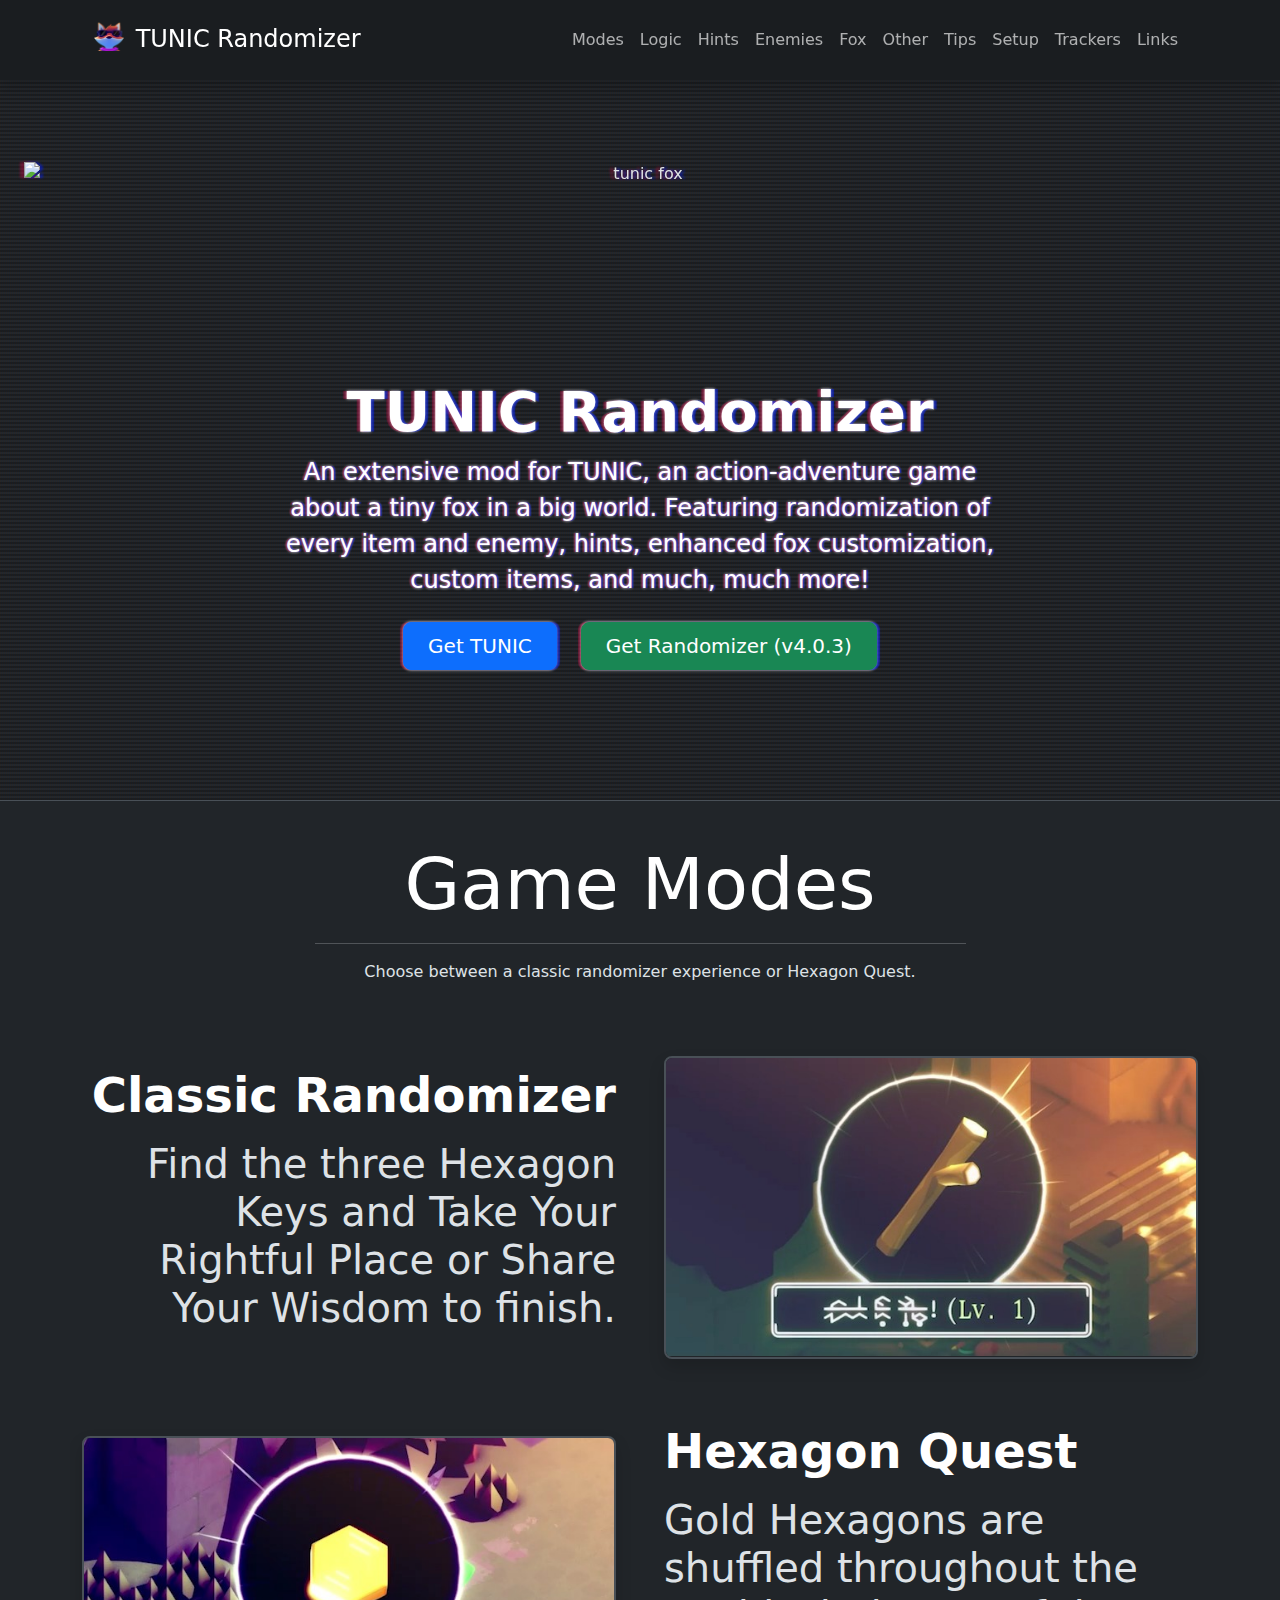
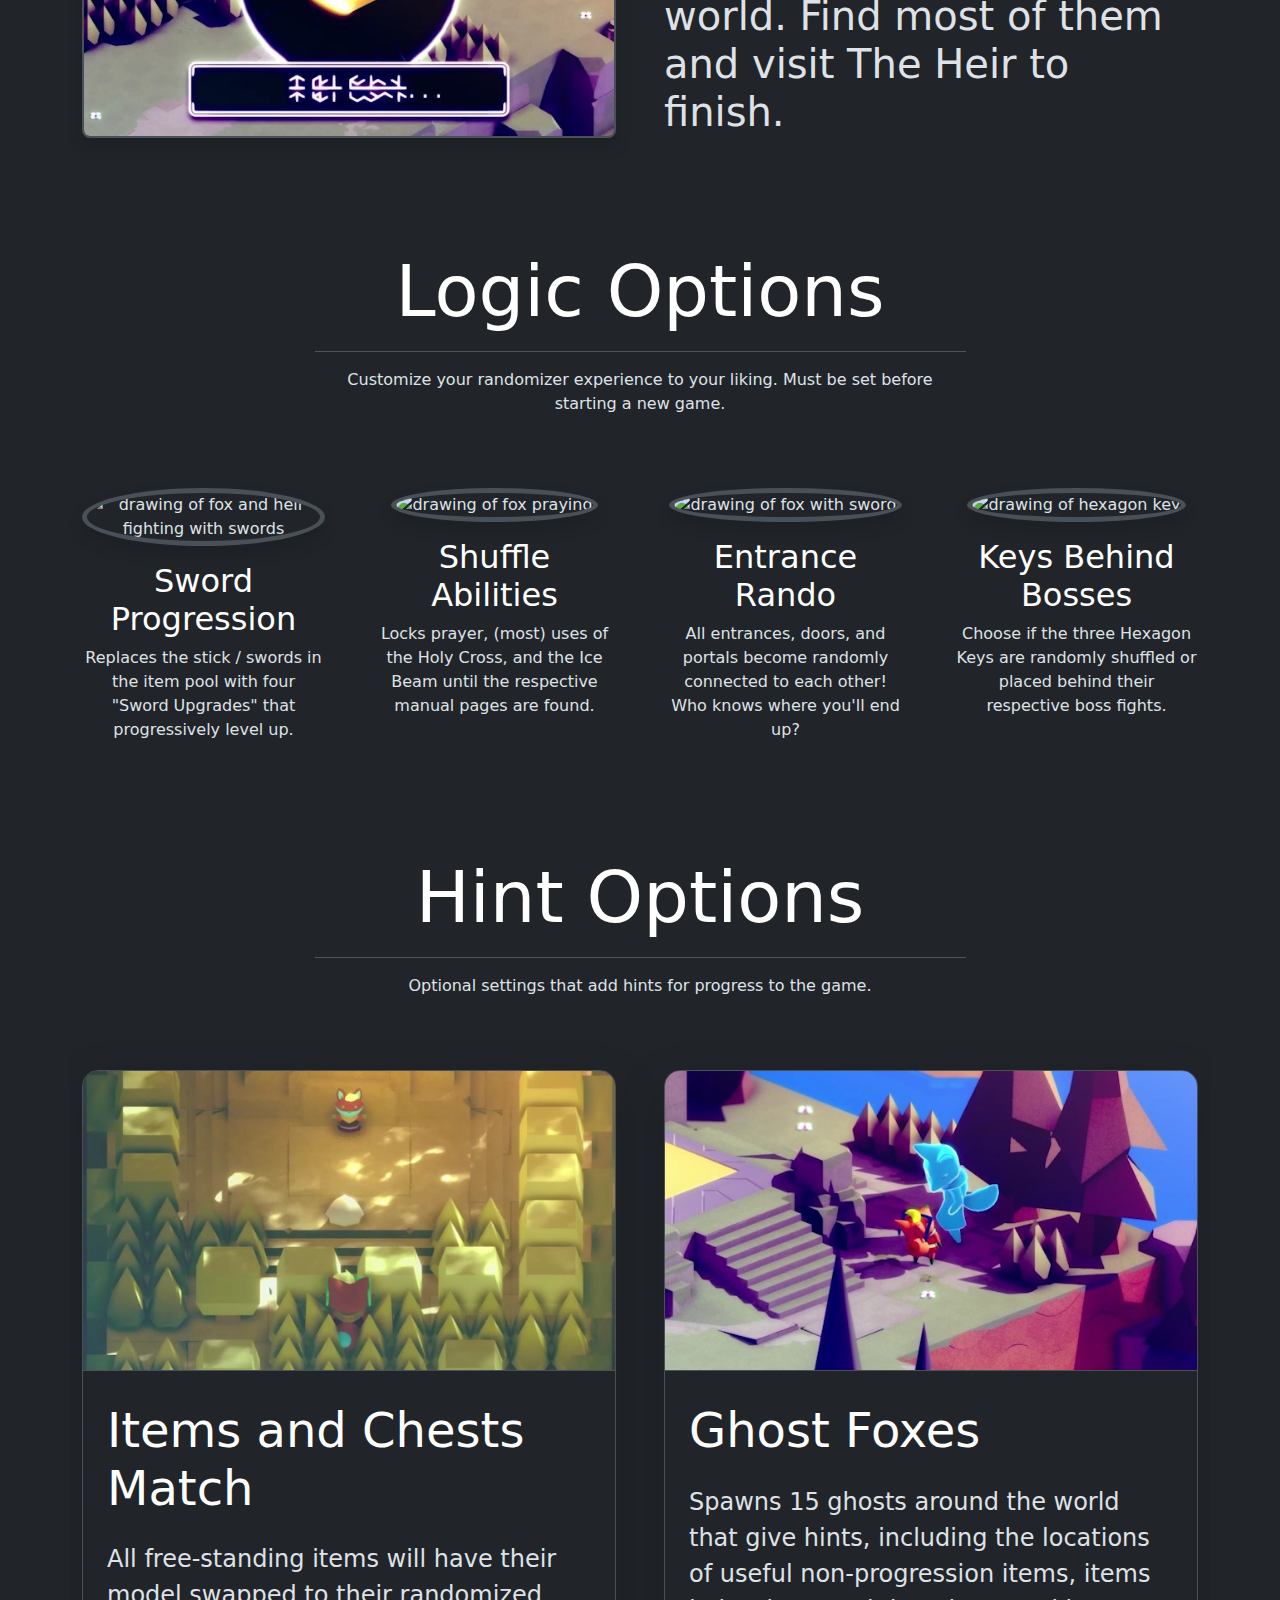
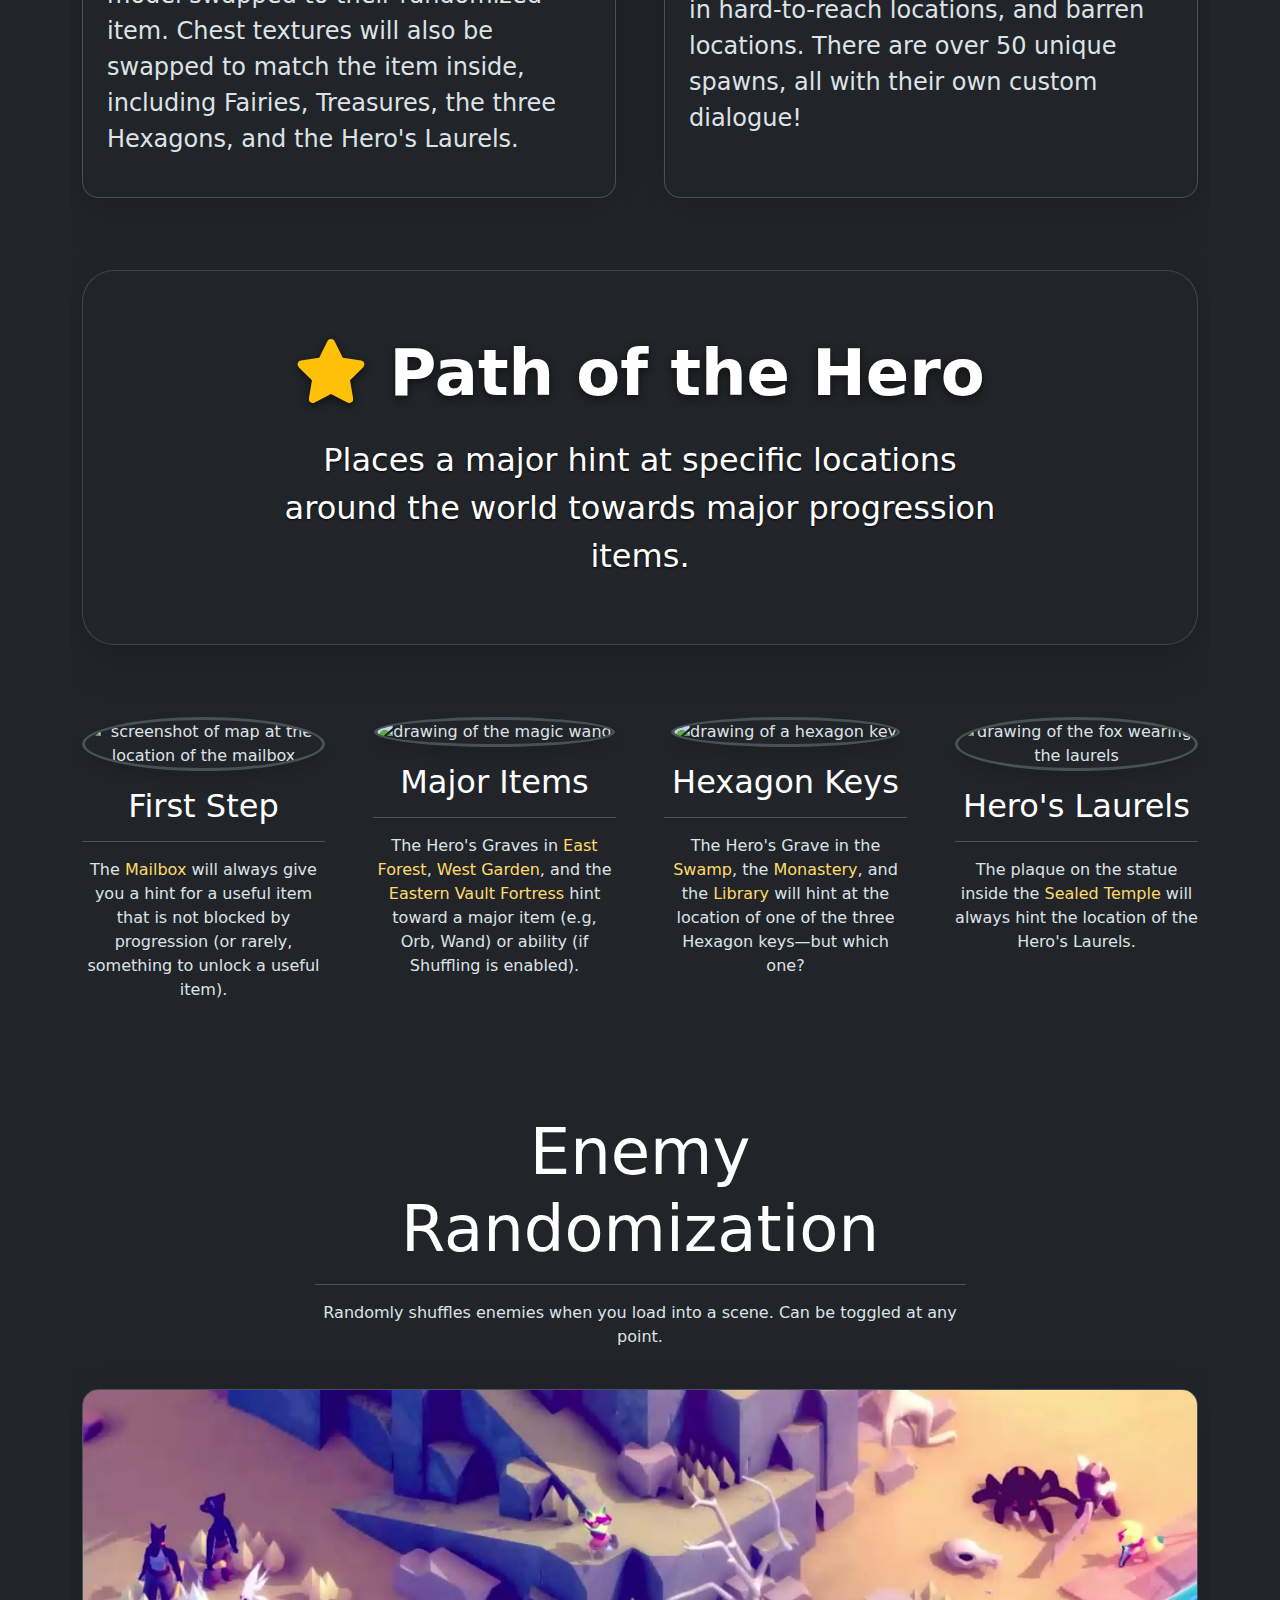
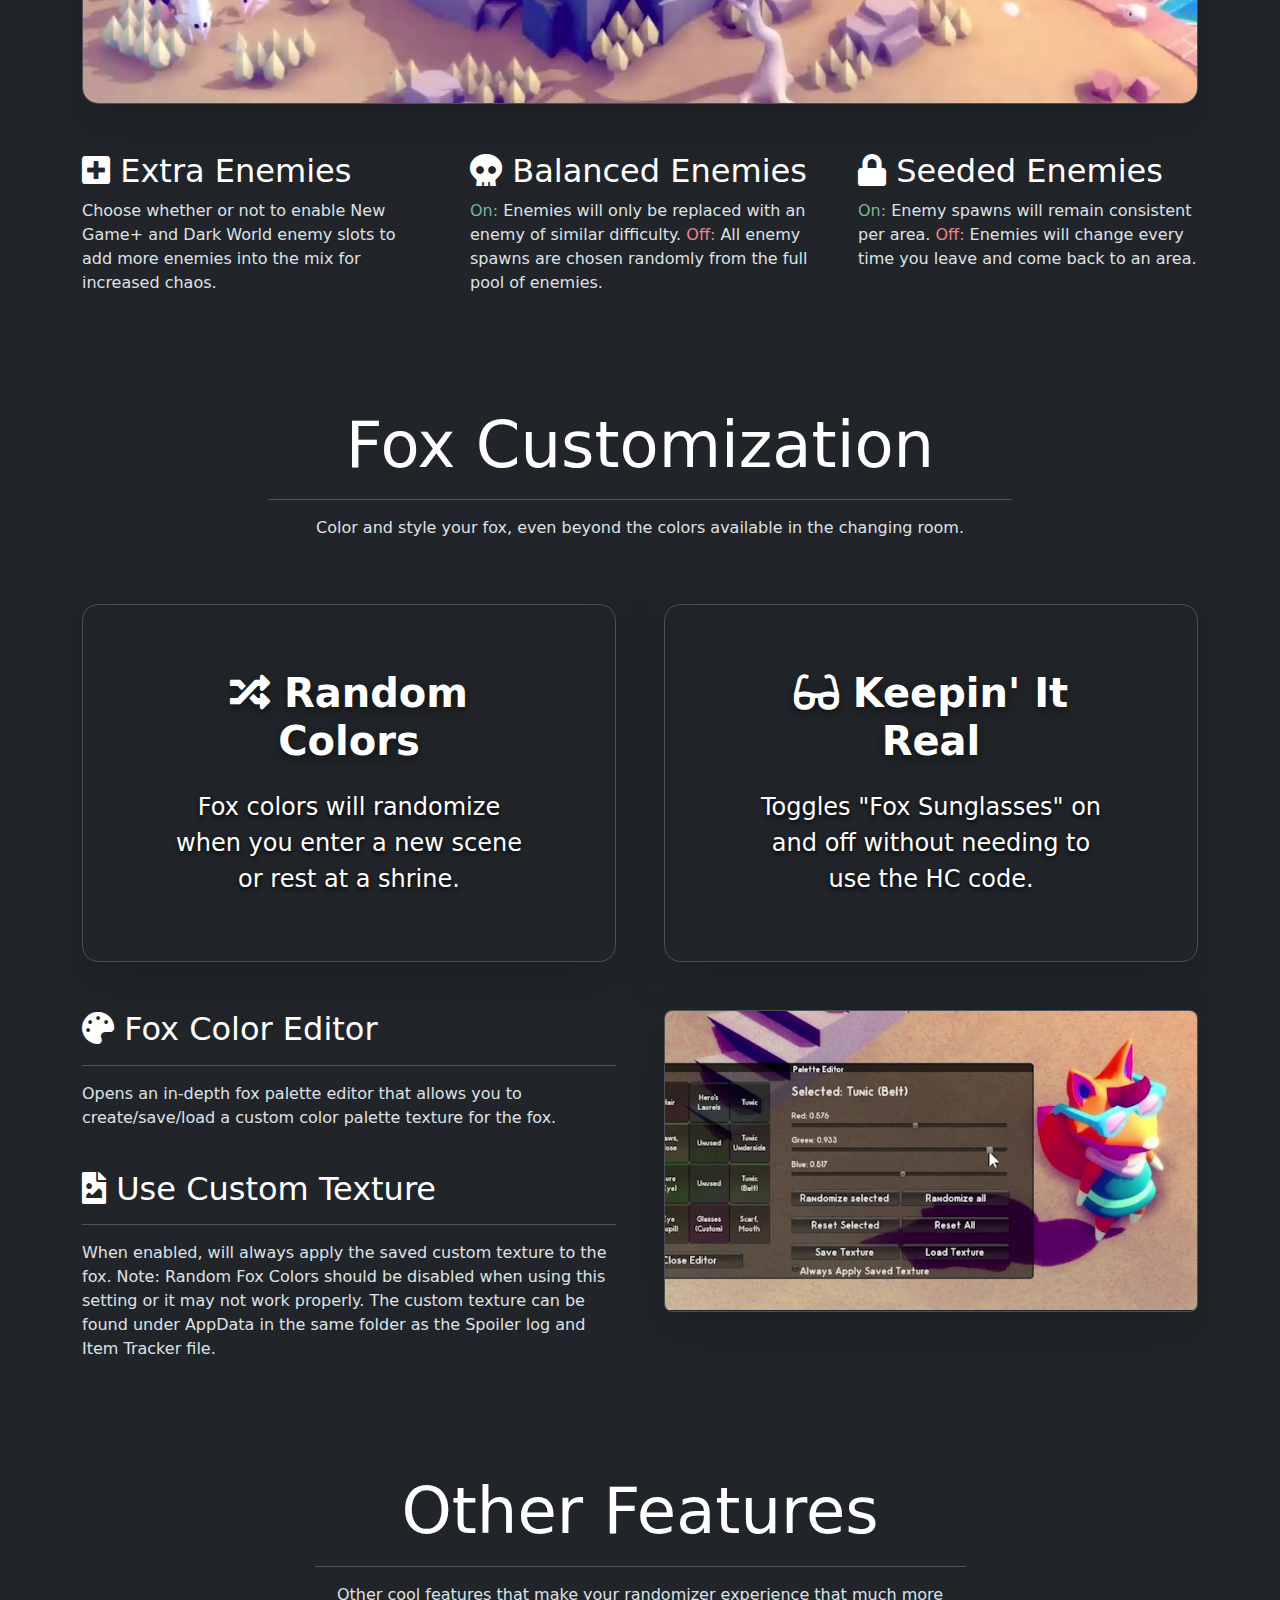
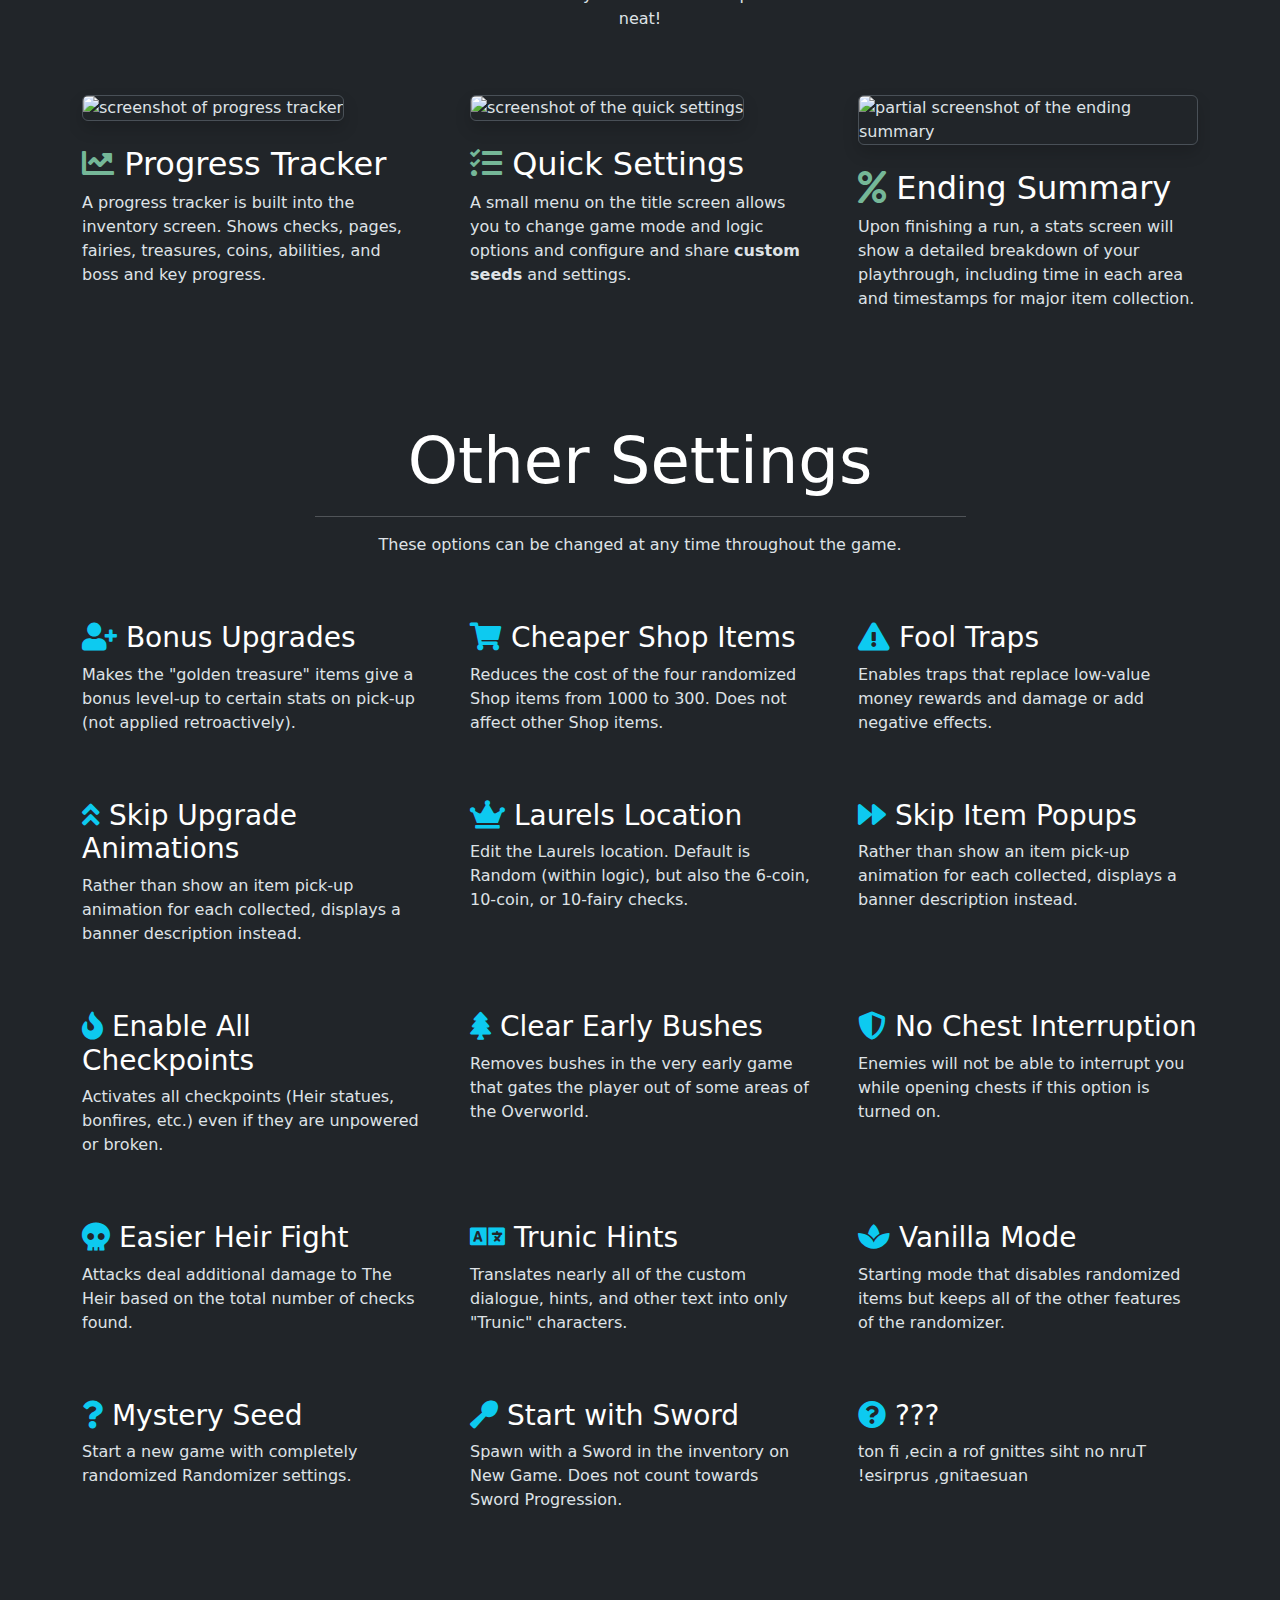
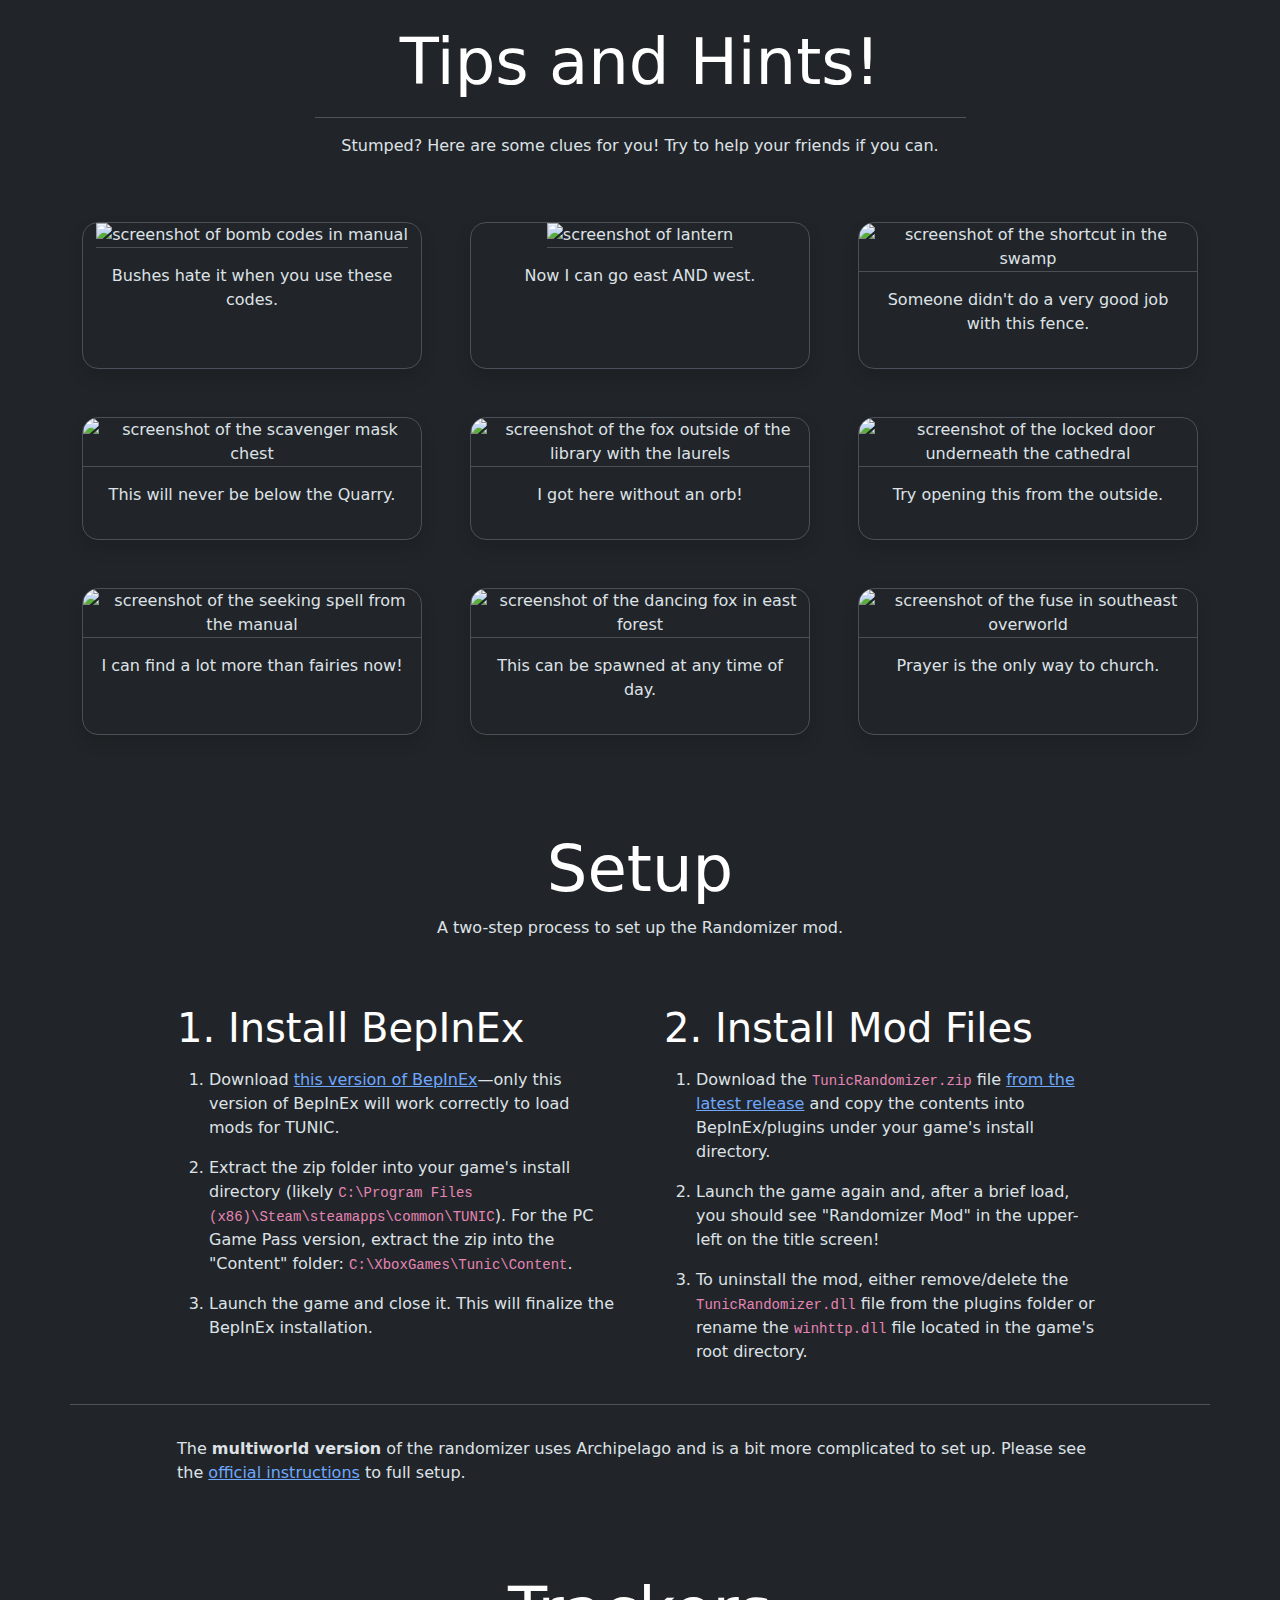
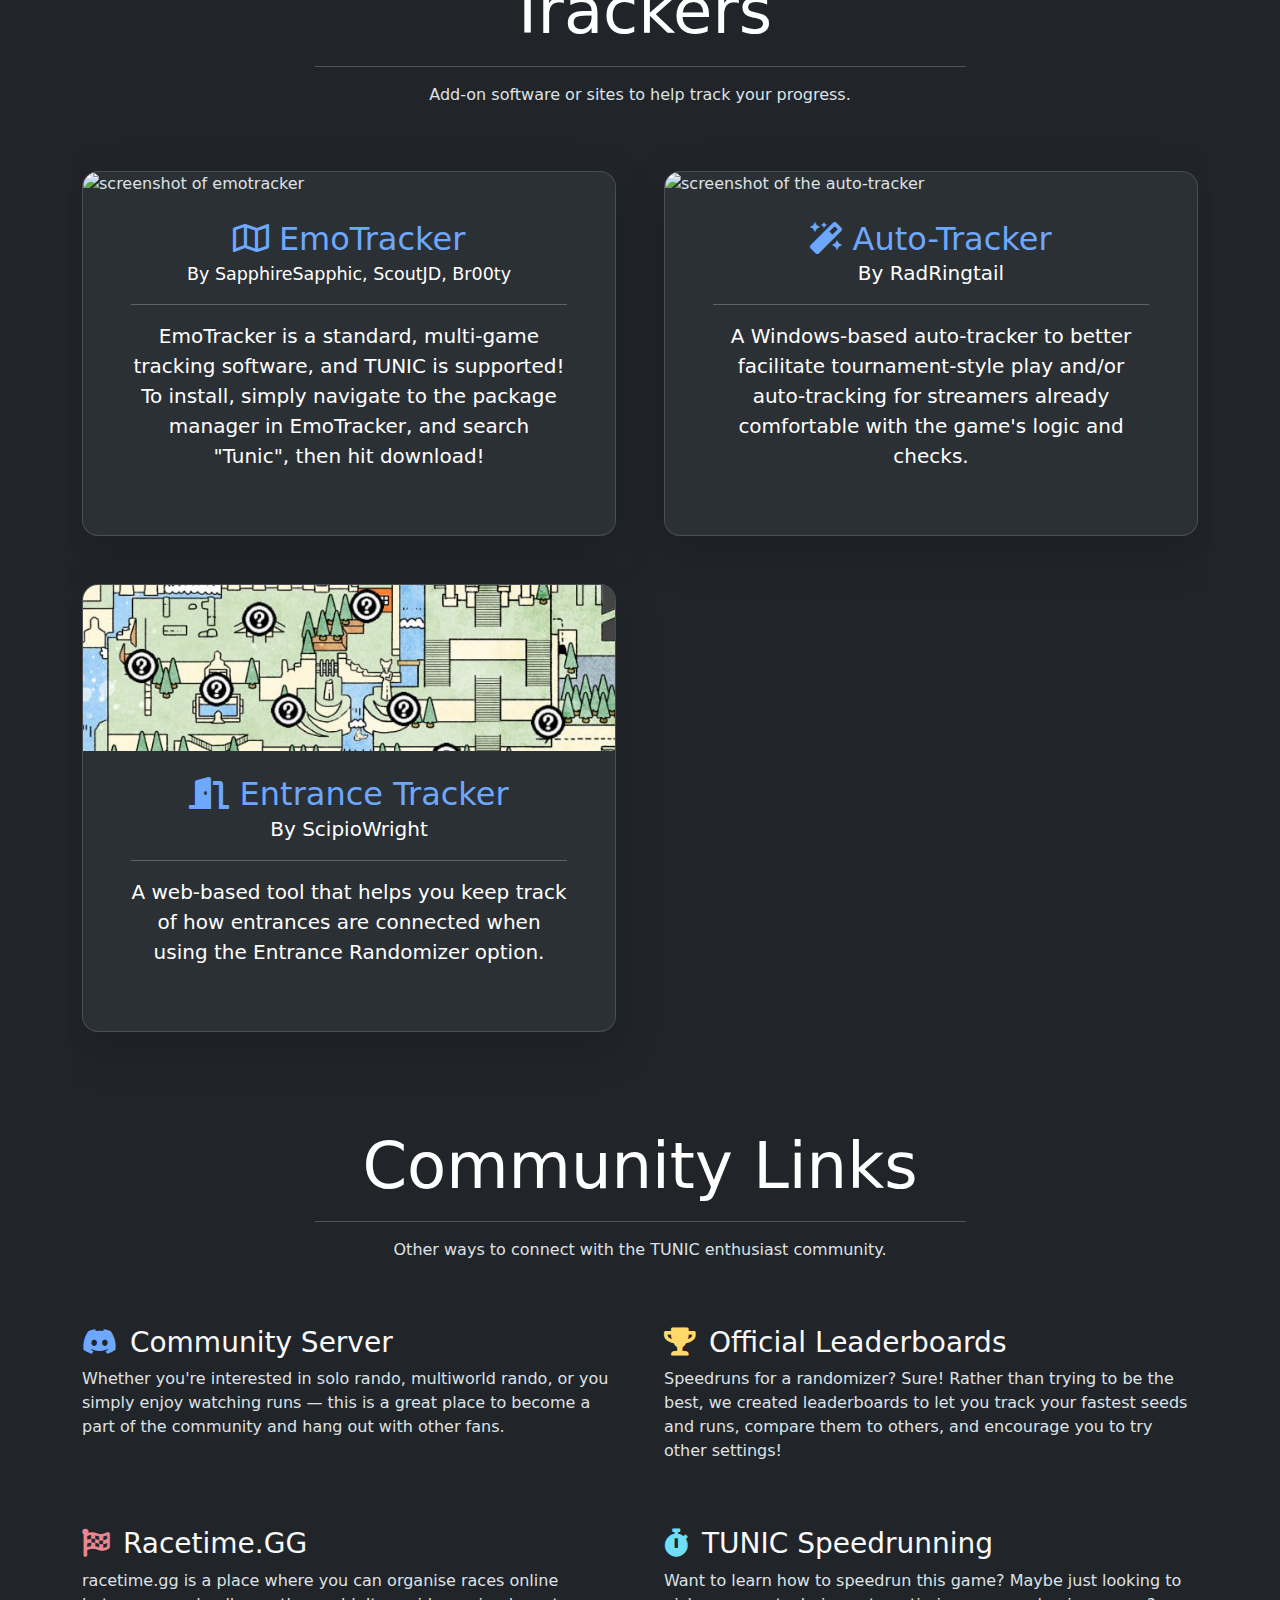
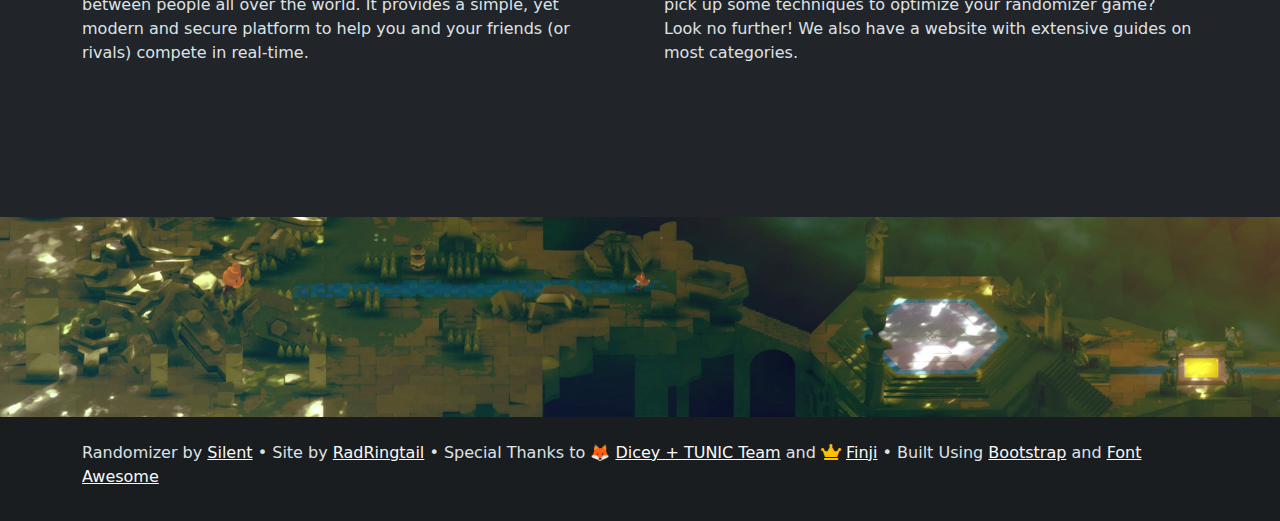
==== index.htm @ 783af55d "version bump" ====
<!DOCTYPE html>
<html lang="en" data-bs-theme="dark">
<head>
    <meta charset="utf-8">
    <meta http-equiv="X-UA-Compatible" content="IE=edge">
    <meta name="viewport" content="width=device-width, initial-scale=1, shrink-to-fit=no">
    <meta property="og:title" content="TUNIC Randomizer">   
    <meta property="og:image" content="https://rando.tunic.run/assets/icon.png">
    <meta property="og:url" content="https://rando.tunic.run/">
    <meta property="og:description" content="An extensive randomizer mod for TUNIC.">
    <meta property="og:type" content="website">
    <meta name="yandex-verification" content="6e8b0c34dccd5b1c" />
    
    <title>TUNIC Randomizer</title>
    
    <link href="https://cdn.jsdelivr.net/npm/bootstrap@5.3.1/dist/css/bootstrap.min.css" rel="stylesheet" crossorigin="anonymous">
    <link rel="stylesheet" href="https://use.fontawesome.com/releases/v5.1.0/css/all.css" crossorigin="anonymous">
    <link rel="stylesheet" href="assets/style.css">
    <link rel="icon" type="image/png" href="assets/icon.png">
    
    <script src="https://code.jquery.com/jquery-3.3.1.min.js" crossorigin="anonymous"></script>
    <script src="https://cdn.jsdelivr.net/npm/bootstrap@5.3.1/dist/js/bootstrap.bundle.min.js" crossorigin="anonymous"></script>
    <script>
        $(function(){ 
            $("a.external").click(function(e){
                window.open(this.href);
                e.preventDefault();
            });
            
            const videoCount = 19;
            var randomVideo = Math.floor(Math.random() * videoCount) + 1;
            $("#hero-video").attr("src", `assets/video/hero/hero-${randomVideo}.mp4`);
        });
    </script>
    
    <!-- Google tag (gtag.js) -->
    <script async src="https://www.googletagmanager.com/gtag/js?id=G-QW2E9BWQ36"></script>
    <script>
        window.dataLayer = window.dataLayer || [];
        function gtag(){dataLayer.push(arguments);}
        gtag('js', new Date());
        
        gtag('config', 'G-QW2E9BWQ36');
    </script>
</head>
<body data-bs-spy="scroll" data-bs-target="#main-nav-list">
    <a href="#content" class="sr-only sr-only-focusable">Skip to Main Content</a>
    
    <header class="py-2 sticky-top bg-dark-subtle shadow">
        <div class="container">
            <nav class="navbar navbar-expand-lg">
                <div class="container-fluid">
                    <a class="navbar-brand fs-4" href="#">
                        <img src="assets/icon.png" alt="fox head icon" height="30" class="mb-2 me-1">
                        TUNIC Randomizer
                    </a>
                    <button class="navbar-toggler" type="button" data-bs-toggle="collapse" data-bs-target="#main-nav" aria-controls="main-nav" aria-expanded="false" aria-label="Toggle navigation">
                        <span class="navbar-toggler-icon"></span>
                    </button>
                    <div class="collapse navbar-collapse justify-content-end" id="main-nav">
                        <ul class="navbar-nav" id="main-nav-list">
                            <li class="nav-item">
                                <a href="#modes" class="nav-link">Modes</a>
                            </li>
                            <li class="nav-item">
                                <a href="#logic" class="nav-link">Logic</a>
                            </li>
                            <li class="nav-item">
                                <a href="#hints" class="nav-link">Hints</a>
                            </li>
                            <li class="nav-item">
                                <a href="#enemies" class="nav-link">Enemies</a>
                            </li>
                            <li class="nav-item">
                                <a href="#fox" class="nav-link">Fox</a>
                            </li>
                            <li class="nav-item">
                                <a href="#other-features" class="nav-link">Other</a>
                            </li>
                            <li class="nav-item">
                                <a href="#tips" class="nav-link">Tips</a>
                            </li>
                            <li class="nav-item">
                                <a href="#setup" class="nav-link">Setup</a>
                            </li>
                            <li class="nav-item">
                                <a href="#trackers" class="nav-link">Trackers</a>
                            </li>
                            <li class="nav-item">
                                <a href="#links" class="nav-link">Links</a>
                            </li>
                        </ul>
                    </div>
                </div>
            </nav>
        </div>
    </header>
    
    <section class="overflow-hidden scanlines d-flex align-items-center" style="min-height: 80vh; max-height: 100vh;">
        <video autoplay muted loop playsinline id="hero-video" class="position-absolute bg-tertiary-subtle" src="#"></video>
        <div class="px-4 py-3 text-center w-100">
            <div class="mb-3">
                <img class="d-block mx-auto mb-3 scanlines-image" src="assets/tunc.png" alt="tunic fox" height="200">
            </div>
            <h1 class="display-4 fw-bold text-white scanlines-text-strong">
                TUNIC Randomizer
            </h1>
            <div class="col-md-10 col-lg-8 col-xl-7 col-xxl-5 mx-auto">
                <p class="lead mb-4 fs-4 text-white text-shadow scanlines-text">
                    An extensive mod for TUNIC, an action-adventure game about a tiny fox in a big world. Featuring randomization of every item and enemy, hints, enhanced fox customization, custom items, and much, much more!
                </p>
                <div class="d-grid gap-2 d-flex justify-content-center mb-5">
                    <a href="https://tunicgame.com/" class="btn btn-primary btn-lg px-4 me-sm-3 scanlines-box-strong">Get TUNIC</a>
                    <div class="dropdown">
                        <a href="https://github.com/silent-destroyer/tunic-randomizer#installation" class="btn btn-success btn-lg px-4 scanlines-box-strong">Get Randomizer (v4.0.3)</a>
                    </div>
                </div>
            </div>
        </div>
    </section>
    
    <section class="py-3 bg-dark border-top">
        <div class="container overflow-hidden py-3 py-sm-4">
            <!--               -->
            <!-- Modes Section -->
            <!--               -->
            
            <div class="text-center col-lg-7 mx-auto mb-5 pb-sm-2">
                <h1 class="text-center text-white display-2" id="modes">
                    Game Modes
                </h1>
                <hr>
                <p>
                    Choose between a classic randomizer experience or Hexagon Quest.
                </p>
            </div>
            <div class="row flex-lg-row-reverse align-items-center g-5 pb-3 mb-5">
                <div class="col-12 col-lg-6">
                    <video autoplay muted loop playsinline poster="assets/video/classic-rando.jpg" src="assets/video/classic-rando.mp4" class="d-block mx-lg-auto img-fluid border border-2 rounded-3 shadow w-100"></video>
                </div>
                <div class="col-lg-6 text-lg-end">
                    <h1 class="display-5 fw-semibold text-body-emphasis mb-3">
                        Classic Randomizer
                    </h1>
                    <p class="display-6">
                        Find the three Hexagon Keys and Take Your Rightful Place or Share Your Wisdom to finish.
                    </p>
                </div>
            </div>
            <div class="row flex-lg-row align-items-center g-5 pb-5 mb-0 mb-sm-3 mb-lg-5">
                <div class="col-12 col-lg-6">
                    <video autoplay muted loop playsinline poster="assets/video/hexagon-quest.jpg" src="assets/video/hexagon-quest.mp4" class="d-block mx-lg-auto img-fluid border border-2 rounded-3 shadow w-100"></video>
                </div>
                <div class="col-lg-6">
                    <h1 class="display-5 fw-semibold text-body-emphasis mb-3">
                        Hexagon Quest
                    </h1>
                    <p class="display-6">
                        Gold Hexagons are shuffled throughout the world. Find most of them and visit The Heir to finish.
                    </p>
                </div>
            </div>
            
            <!--               -->
            <!-- Logic Section -->
            <!--               -->
            
            <div class="text-center col-lg-7 mx-auto mb-5 pb-sm-2">
                <h1 class="text-center text-white display-2" id="logic">
                    Logic Options
                </h1>
                <hr>
                <p>
                    Customize your randomizer experience to your liking. Must be set before starting a new game.
                </p>
            </div>
            <div class="row row-cols-1 row-cols-md-2 row-cols-xl-4 g-5 pb-5 mb-0 mb-sm-3 mb-lg-5 text-center">
                <div class="col">
                    <img src="assets/sword-progression.jpg" class="img-fluid shadow rounded-circle border border-5 mb-3" width="200" alt="drawing of fox and heir fighting with swords">
                    <h2 class="text-white">
                        Sword Progression
                    </h2>
                    <p>
                        Replaces the stick / swords in the item pool with four "Sword Upgrades" that progressively level up.
                    </p>
                </div>
                <div class="col">
                    <img src="assets/ability-shuffle.jpg" class="img-fluid shadow rounded-circle border border-5 mb-3" width="200" alt="drawing of fox praying">
                    <h2 class="text-white">
                        Shuffle Abilities
                    </h2>
                    <p>
                        Locks prayer, (most) uses of the Holy Cross, and the Ice Beam until the respective manual pages are found.
                    </p>
                </div>
                <div class="col">
                    <img src="assets/entrance.jpg" class="img-fluid shadow rounded-circle border border-5 mb-3" width="200" alt="drawing of fox with sword">
                    <h2 class="text-white">
                        Entrance Rando
                    </h2>
                    <p>
                        All entrances, doors, and portals become randomly connected to each other! Who knows where you'll end up?
                    </p>
                </div>
                <div class="col">
                    <img src="assets/keys-behind-bosses.jpg" class="img-fluid shadow rounded-circle border border-5 mb-3" width="200" alt="drawing of hexagon key">
                    <h2 class="text-white">
                        Keys Behind Bosses
                    </h2>
                    <p>
                        Choose if the three Hexagon Keys are randomly shuffled or placed behind their respective boss fights.
                    </p>
                </div>
            </div>
            
            <!--               -->
            <!-- Hints Section -->
            <!--               -->
            
            <div class="text-center col-lg-7 mx-auto mb-5 pb-sm-2">
                <h1 class="text-center text-white display-2" id="hints">
                    Hint Options
                </h1>
                <hr>
                <p>
                    Optional settings that add hints for progress to the game.
                </p>
            </div>
            <div class="row row-cols-1 row-cols-lg-2 g-5 mb-5 pb-4">
                <div class="col">
                    <div class="border rounded rounded-4 shadow-lg h-100 overflow-hidden">
                        <video poster="assets/video/chest-items.jpg" src="assets/video/chest-items.mp4" preload="auto" autoplay muted loop playsinline class="img-fluid border-bottom w-100"></video>
                        <div class="p-4 mx-auto">
                            <h2 class="display-5 text-body-emphasis mb-4">
                                Items and Chests Match
                            </h2>
                            <p class="fs-4 lead">
                                All free-standing items will have their model swapped to their randomized item. Chest textures will also be swapped to match the item inside, including Fairies, Treasures, the three Hexagons, and the Hero's Laurels.
                            </p>
                        </div>
                    </div>
                </div>
                <div class="col">
                    <div class="border rounded rounded-4 shadow-lg h-100 overflow-hidden">
                        <video poster="assets/video/ghost-foxes.jpg" src="assets/video/ghost-foxes.mp4" preload="auto" autoplay muted loop playsinline class="img-fluid border-bottom w-100"></video>
                        <div class="p-4 mx-auto">
                            <h2 class="display-5 text-body-emphasis mb-4">
                                Ghost Foxes
                            </h2>
                            <p class="fs-4 lead">
                                Spawns 15 ghosts around the world that give hints, including the locations of useful non-progression items, items in hard-to-reach locations, and barren locations. There are over 50 unique spawns, all with their own custom dialogue!
                            </p>
                        </div>
                    </div>    
                </div>    
            </div>
            <div class="card card-cover overflow-hidden text-bg-dark rounded-5 shadow-lg mb-5" style="background-image: url('assets/path.jpg'); background-size: cover;">
                <div class="p-5 text-white col-lg-10 col-xl-9 mx-auto text-center">
                    <h3 class="pt-3 mb-4 display-3 fw-semibold text-shadow-lg">
                        <i class="fas fa-star text-warning"></i>
                        Path of the Hero
                    </h3>
                    <p class="lead fs-2 text-shadow">
                        Places a <b>major hint</b> at specific locations around the world towards major progression items.
                    </p>
                </div>
            </div>            
            <div class="row row-cols-1 row-cols-md-2 row-cols-xl-4 g-5 pt-4 pb-5 mb-0 mb-sm-3 mb-lg-5 text-center">
                <div class="col">
                    <img src="assets/mailbox.jpg" class="img-fluid rounded-circle border border-3 shadow mb-3" width="150" alt="screenshot of map at the location of the mailbox">
                    <h2 class="text-white">
                        First Step
                    </h2>
                    <hr>
                    <p>
                        The <span class="text-warning-emphasis">Mailbox</span> will always give you a hint for a useful item that is not blocked by progression (or rarely, something to unlock a useful item).
                    </p>   
                </div>
                <div class="col">
                    <img src="assets/major-items.jpg" class="img-fluid rounded-circle border border-3 shadow mb-3" width="150" alt="drawing of the magic wand">
                    <h2 class="text-white">
                        Major Items
                    </h2>
                    <hr>
                    <p>
                        The Hero's Graves in <span class="text-warning-emphasis">East Forest</span>, <span class="text-warning-emphasis">West Garden</span>, and the <span class="text-warning-emphasis">Eastern Vault Fortress</span> hint toward a major item (e.g, Orb, Wand) or ability (if Shuffling is enabled).
                    </p>
                </div>
                <div class="col">
                    <img src="assets/hex-keys.jpg" class="img-fluid rounded-circle border border-3 shadow mb-3" width="150" alt="drawing of a hexagon key">
                    <h2 class="text-white">
                        Hexagon Keys
                    </h2>
                    <hr>
                    <p>
                        The Hero's Grave in the <span class="text-warning-emphasis">Swamp</span>, the <span class="text-warning-emphasis">Monastery</span>, and the <span class="text-warning-emphasis">Library</span> will hint at the location of one of the three Hexagon keys&mdash;but which one?
                    </p>
                </div>
                <div class="col">
                    <img src="assets/laurels.jpg" class="img-fluid rounded-circle border border-3 shadow mb-3" width="150" alt="drawing of the fox wearing the laurels">
                    <h2 class="text-white">
                        Hero's Laurels
                    </h2>
                    <hr>
                    <p>
                        The plaque on the statue inside the <span class="text-warning-emphasis">Sealed Temple</span> will always hint the location of the Hero's Laurels.
                    </p>
                </div>
            </div>            
            
            <!--                 -->
            <!-- Enemies Section -->
            <!--                 -->
            
            <div class="text-center col-lg-8 col-xl-7 mx-auto mb-3 pb-sm-2">
                <h1 class="text-center text-white display-3" id="enemies">
                    Enemy Randomization
                </h1>
                <hr>
                <p>
                    Randomly shuffles enemies when you load into a scene. Can be toggled at any point.
                </p>
            </div>
            <video autoplay muted loop playsinline poster="assets/video/enemy-rando.jpg" src="assets/video/enemy-rando.mp4" class="img-fluid border rounded-4 shadow-lg d-block"></video>
            <div class="row row-cols-1 row-cols-lg-3 g-4 g-xl-5 pb-5 pt-4 pt-sm-5 mb-0 mb-sm-3 mb-lg-5">
                <div class="col">
                    <h2 class="text-white">
                        <i class="fas fa-plus-square"></i>
                        Extra Enemies
                    </h2>
                    <p>
                        Choose whether or not to enable New Game+ and Dark World enemy slots to add more enemies into the mix for increased chaos.
                    </p>
                </div>
                <div class="col">
                    <h2 class="text-white">
                        <i class="fas fa-skull"></i>
                        Balanced Enemies
                    </h2>
                    <p>
                        <span class="text-success-emphasis">On:</span> Enemies will only be replaced with an enemy of similar difficulty. <span class="text-danger-emphasis">Off:</span> All enemy spawns are chosen randomly from the full pool of enemies.
                    </p>
                </div>
                <div class="col">
                    <h2 class="text-white">
                        <i class="fas fa-lock"></i>
                        Seeded Enemies
                    </h2>
                    <p>
                        <span class="text-success-emphasis">On:</span> Enemy spawns will remain consistent per area. <span class="text-danger-emphasis">Off:</span> Enemies will change every time you leave and come back to an area.
                    </p>
                </div>
            </div>
            
            <!--               -->
            <!-- Color Section -->
            <!--               -->
            
            <div class="text-center col-sm-8 mx-auto">
                <h1 class="text-center text-white display-3" id="fox">
                    Fox Customization
                </h1>
                <hr>
                <p>
                    Color and style your fox, even beyond the colors available in the changing room.
                </p>
            </div>
            <div class="row row-cols-1 row-cols-lg-2 g-5 pt-4 pt-sm-5 pb-5 mb-3 mb-sm-4 mb-lg-5">
                <div class="col">
                    <div class="border overflow-hidden text-bg-dark rounded-4 shadow-lg h-100" style="background-image: url('assets/random-fox-color.jpg'); background-size: cover;">
                        <div class="p-5 text-white col-md-10 mx-auto text-center">
                            <h3 class="pt-3 mb-4 display-6 fw-semibold text-shadow-lg">
                                <i class="fas fa-random"></i>
                                Random Colors
                            </h3>
                            <p class="lead fs-4 fw-medium text-shadow-md">
                                Fox colors will randomize when you enter a new scene or rest at a shrine.
                            </p>
                        </div>
                    </div>
                </div>
                <div class="col">
                    <div class="border overflow-hidden text-bg-dark rounded-4 shadow-lg h-100" style="background-image: url('assets/keepin-it-real.jpg'); background-size: cover;">
                        <div class="p-5 text-white col-md-10 mx-auto text-center">
                            <h3 class="pt-3 mb-4 display-6 fw-semibold text-shadow-lg">
                                <i class="fas fa-glasses"></i>
                                Keepin' It Real
                            </h3>
                            <p class="lead fs-4 fw-medium text-shadow-md">
                                Toggles "Fox Sunglasses" on and off without needing to use the HC code.
                            </p>
                        </div>
                    </div>
                </div>
                <div class="col">
                    <div class="pb-4">
                        <h2 class="text-white">
                            <i class="fas fa-palette"></i>
                            Fox Color Editor
                        </h2>
                        <hr>
                        <p>
                            Opens an in-depth fox palette editor that allows you to create/save/load a custom color palette texture for the fox.
                        </p>
                    </div>
                    <div>
                        <h2 class="text-white">
                            <i class="fas fa-file-image"></i>
                            Use Custom Texture
                        </h2>
                        <hr>
                        <p>
                            When enabled, will always apply the saved custom texture to the fox. Note: Random Fox Colors should be disabled when using this setting or it may not work properly. The custom texture can be found under AppData in the same folder as the Spoiler log and Item Tracker file.
                        </p>
                    </div>
                </div>
                <div class="col">
                    <video poster="assets/video/color-editor.jpg" src="assets/video/color-editor.mp4" preload="auto" autoplay muted loop playsinline class="d-block img-fluid border rounded-3 shadow-lg w-100"></video>
                </div>
            </div>
            
            <!--                  -->
            <!-- Features Section -->
            <!--                  -->
            
            <div class="text-center col-sm-7 col-lg-8 col-xl-7 mx-auto">
                <h1 class="text-center text-white display-3" id="other-features">
                    Other Features
                </h1>
                <hr>
                <p>
                    Other cool features that make your randomizer experience that much more neat!
                </p>
            </div>
            <div class="row row-cols-1 row-cols-lg-3 g-4 g-lg-5 pt-4 pt-sm-5 pb-5 mb-3 mb-sm-4 mb-lg-5">
                <div class="col">
                    <img src="assets/progress-tracker.jpg" class="img-fluid rounded border shadow mb-4 w-100" alt="screenshot of progress tracker">
                    <h2 class="text-white">
                        <i class="fas fa-chart-line text-success-emphasis"></i>
                        Progress Tracker
                    </h2>
                    <p>
                        A progress tracker is built into the inventory screen. Shows checks, pages, fairies, treasures, coins, abilities, and boss and key progress.
                    </p>
                </div>
                <div class="col">
                    <img src="assets/quick-settings.jpg" class="img-fluid rounded border shadow mb-4 w-100" alt="screenshot of the quick settings">
                    <h2 class="text-white">
                        <i class="fas fa-tasks text-success-emphasis"></i>
                        Quick Settings
                    </h2>
                    <p>
                        A small menu on the title screen allows you to change game mode and logic options and configure and share <b>custom seeds</b> and settings.
                    </p>
                </div>
                <div class="col">
                    <img src="assets/ending-screen.jpg" class="img-fluid rounded border shadow mb-4 w-100" alt="partial screenshot of the ending summary">
                    <h2 class="text-white">
                        <i class="fas fa-percent text-success-emphasis"></i>
                        Ending Summary
                    </h2>
                    <p>
                        Upon finishing a run, a stats screen will show a detailed breakdown of your playthrough, including time in each area and timestamps for major item collection.
                    </p>
                </div>
            </div>
            
            <!--                  -->
            <!-- Settings Section -->
            <!--                  -->
            
            <div class="text-center col-sm-7 col-lg-8 col-xl-7 mx-auto">
                <h1 class="text-center text-white display-3" id="other-settings">
                    Other Settings
                </h1>
                <hr>
                <p>
                    These options can be changed at any time throughout the game.
                </p>
            </div>
            <div class="row row-cols-1 row-cols-md-2 row-cols-xl-3 g-4 g-lg-5 pt-4 pt-sm-5 pb-5 mb-3 mb-sm-4 mb-lg-5">
                <div class="col">
                    <h3 class="text-white">
                        <i class="fas fa-user-plus text-info"></i>
                        Bonus Upgrades
                    </h3>
                    <p>
                        Makes the "golden treasure" items give a bonus level-up to certain stats on pick-up (not applied retroactively).
                    </p>
                </div>
                <div class="col">
                    <h3 class="text-white">
                        <i class="fas fa-shopping-cart text-info"></i>
                        Cheaper Shop Items
                    </h3>
                    <p>
                        Reduces the cost of the four randomized Shop items from 1000 to 300. Does not affect other Shop items.
                    </p>
                </div>
                <div class="col">
                    <h3 class="text-white">
                        <i class="fas fa-exclamation-triangle text-info"></i>
                        Fool Traps
                    </h3>
                    <p>
                        Enables traps that replace low-value money rewards and damage or add negative effects.
                    </p>
                </div>
                <div class="col">
                    <h3 class="text-white">
                        <i class="fas fa-angle-double-up text-info"></i>
                        Skip Upgrade Animations
                    </h3>
                    <p>
                        Rather than show an item pick-up animation for each collected, displays a banner description instead.
                    </p>
                </div>
                <div class="col">
                    <h3 class="text-white">
                        <i class="fas fa-crown text-info"></i>
                        Laurels Location
                    </h3>
                    <p>
                        Edit the Laurels location. Default is Random (within logic), but also the 6-coin, 10-coin, or 10-fairy checks.
                    </p>
                </div>
                <div class="col">
                    <h3 class="text-white">
                        <i class="fas fa-forward text-info"></i>
                        Skip Item Popups
                    </h3>
                    <p>
                        Rather than show an item pick-up animation for each collected, displays a banner description instead.
                    </p>
                </div>
                <div class="col">
                    <h3 class="text-white">
                        <i class="fas fa-fire text-info"></i>
                        Enable All Checkpoints
                    </h3>
                    <p>
                        Activates all checkpoints (Heir statues, bonfires, etc.) even if they are unpowered or broken.
                    </p>
                </div>
                <div class="col">
                    <h3 class="text-white">
                        <i class="fas fa-tree text-info"></i>
                        Clear Early Bushes
                    </h3>
                    <p>
                        Removes bushes in the very early game that gates the player out of some areas of the Overworld.
                    </p>
                </div>
                <div class="col">
                    <h3 class="text-white">
                        <i class="fas fa-shield-alt text-info"></i>
                        No Chest Interruption
                    </h3>
                    <p>
                        Enemies will not be able to interrupt you while opening chests if this option is turned on.
                    </p>
                </div>
                <div class="col">
                    <h3 class="text-white">
                        <i class="fas fa-skull text-info"></i>
                        Easier Heir Fight
                    </h3>
                    <p>
                        Attacks deal additional damage to The Heir based on the total number of checks found.
                    </p>
                </div>
                <div class="col">
                    <h3 class="text-white">
                        <i class="fas fa-language text-info"></i>
                        Trunic Hints
                    </h3>
                    <p>
                        Translates nearly all of the custom dialogue, hints, and other text into only "Trunic" characters.
                    </p>
                </div>
                <div class="col">
                    <h3 class="text-white">
                        <i class="fas fa-spa text-info"></i>
                        Vanilla Mode
                    </h3>
                    <p>
                        Starting mode that disables randomized items but keeps all of the other features of the randomizer.
                    </p>
                </div>
                <div class="col">
                    <h3 class="text-white">
                        <i class="fas fa-question text-info"></i>
                        Mystery Seed
                    </h3>
                    <p>
                        Start a new game with completely randomized Randomizer settings.
                    </p>
                </div>
                <div class="col">
                    <h3 class="text-white">
                        <i class="fas fa-utensil-spoon text-info"></i>
                        Start with Sword
                    </h3>
                    <p>
                        Spawn with a Sword in the inventory on New Game. Does not count towards Sword Progression. 
                    </p>
                </div>
                <div class="col">
                    <h3 class="text-white">
                        <i class="fas fa-question-circle text-info"></i>
                        ???
                    </h3>
                    <p style="unicode-bidi: bidi-override; direction: rtl; text-align: left;">
                        Turn on this setting for a nice, if not nauseating, surprise!
                    </p>
                </div>
            </div>
            
            <!--              -->
            <!-- Tips Section -->
            <!--              -->
            
            <div class="text-center col-sm-7 col-lg-8 col-xl-7 mx-auto">
                <h1 class="text-center text-white display-3" id="tips">
                    Tips and Hints!
                </h1>
                <hr>
                <p>
                    Stumped? Here are some clues for you! Try to help your friends if you can.
                </p>
            </div>
            <div class="row row-cols-1 row-cols-md-2 row-cols-lg-3 g-4 g-sm-5 pt-4 pt-sm-5 pb-5 mb-3 mb-sm-4 mb-lg-5 text-center">
                <div class="col">
                    <div class="overflow-hidden rounded-4 border shadow h-100">
                        <img src="assets/hint-bombs.jpg" class="img-fluid border-bottom" alt="screenshot of bomb codes in manual">
                        <div class="p-3">
                            <p>
                                Bushes hate it when you use these codes.
                            </p>   
                        </div>
                    </div>
                </div>
                <div class="col">
                    <div class="overflow-hidden rounded-4 border shadow h-100">
                        <img src="assets/hint-lantern.jpg" class="img-fluid border-bottom" alt="screenshot of lantern">
                        <div class="p-3">
                            <p>
                                Now I can go east AND west.
                            </p>
                        </div>
                    </div>
                </div>
                <div class="col">
                    <div class="overflow-hidden rounded-4 border shadow h-100">
                        <img src="assets/hint-swamp.jpg" class="img-fluid border-bottom" alt="screenshot of the shortcut in the swamp">
                        <div class="p-3">
                            <p>
                                Someone didn't do a very good job with this fence.
                            </p>   
                        </div>
                    </div>
                </div>
                <div class="col">
                    <div class="overflow-hidden rounded-4 border shadow h-100">
                        <img src="assets/hint-mask.jpg" class="img-fluid border-bottom" alt="screenshot of the scavenger mask chest">
                        <div class="p-3">
                            <p>
                                This will never be below the Quarry.
                            </p>   
                        </div>
                    </div>
                </div>
                <div class="col">
                    <div class="overflow-hidden rounded-4 border shadow h-100">
                        <img src="assets/hint-library.jpg" class="img-fluid border-bottom" alt="screenshot of the fox outside of the library with the laurels">
                        <div class="p-3">
                            <p>
                                I got here without an orb!
                            </p>   
                        </div>
                    </div>
                </div>
                <div class="col">
                    <div class="overflow-hidden rounded-4 border shadow h-100">
                        <img src="assets/hint-secretlegend.jpg" class="img-fluid border-bottom" alt="screenshot of the locked door underneath the cathedral">
                        <div class="p-3">
                            <p>
                                Try opening this from the outside.
                            </p>   
                        </div>
                    </div>
                </div>
                <div class="col">
                    <div class="overflow-hidden rounded-4 border shadow h-100">
                        <img src="assets/hint-seeking-spell.jpg" class="img-fluid border-bottom" alt="screenshot of the seeking spell from the manual">
                        <div class="p-3">
                            <p>
                                I can find a lot more than fairies now!
                            </p>   
                        </div>
                    </div>
                </div>
                <div class="col">
                    <div class="overflow-hidden rounded-4 border shadow h-100">
                        <img src="assets/hint-eastforest.jpg" class="img-fluid border-bottom" alt="screenshot of the dancing fox in east forest">
                        <div class="p-3">
                            <p>
                                This can be spawned at any time of day.
                            </p>   
                        </div>
                    </div>
                </div>
                <div class="col">
                    <div class="overflow-hidden rounded-4 border shadow h-100">
                        <img src="assets/hint-cathedral.jpg" class="img-fluid border-bottom" alt="screenshot of the fuse in southeast overworld">
                        <div class="p-3">
                            <p>
                                Prayer is the only way to church.
                            </p>
                        </div>
                    </div>
                </div>
            </div>
            
            <!--               -->
            <!-- Setup Section -->
            <!--               -->
            
            <div class="text-center col-sm-7 col-lg-8 col-xl-7 mx-auto">
                <h1 class="text-center text-white display-3" id="setup">
                    Setup
                </h1>
                <p>
                    A two-step process to set up the Randomizer mod.
                </p>
            </div>
            
            <div class="row pt-4 pt-sm-5 pb-4 pb-sm-5 mb-3 mb-xl-4 tab-pane active fade show">
                <div class="col-12 col-xl-10 mx-auto">
                    <div class="row row-cols-1 row-cols-lg-2 g-4 g-sm-5 pb-4">
                        <div class="col">
                            <div class="h1 text-white mb-3">
                                1. Install BepInEx
                            </div>
                            <ol>
                                <li>
                                    <p>
                                        Download <a href="https://github.com/BepInEx/BepInEx/releases/download/v6.0.0-pre.1/BepInEx_UnityIL2CPP_x64_6.0.0-pre.1.zip">this version of BepInEx</a>&mdash;only this version of BepInEx will work correctly to load mods for TUNIC.
                                    </p>
                                </li>
                                <li>
                                    <p>
                                        Extract the zip folder into your game's install directory (likely <code>C:\Program Files (x86)\Steam\steamapps\common\TUNIC</code>). For the PC Game Pass version, extract the zip into the "Content" folder:  <code>C:\XboxGames\Tunic\Content</code>.
                                    </p>
                                </li>
                                <li>
                                    <p>
                                        Launch the game and close it. This will finalize the BepInEx installation.
                                    </p>
                                </li>
                            </ol>
                        </div>
                        <div class="tab-pane show active" id="tab-solo">
                            <div class="h1 text-white mb-3">
                                2. Install Mod Files
                            </div>
                            <ol>
                                <li>
                                    <p>
                                        Download the <code>TunicRandomizer.zip</code> file <a href="https://github.com/silent-destroyer/tunic-randomizer/releases">from the latest release</a> and copy the contents into BepInEx/plugins under your game's install directory.
                                    </p>
                                </li>
                                <li>
                                    <p>
                                        Launch the game again and, after a brief load, you should see "Randomizer Mod" in the upper-left on the title screen!
                                    </p>
                                </li>
                                <li>
                                    <p>
                                        To uninstall the mod, either remove/delete the <code>TunicRandomizer.dll</code> file from the plugins folder or rename the <code>winhttp.dll</code> file located in the game's root directory.
                                    </p>
                                </li>
                            </ol>
                        </div>
                    </div>
                </div>
                <hr>
                <div class="col-12 col-xl-10 mx-auto pt-3">
                    <p>
                        The <b>multiworld version</b> of the randomizer uses Archipelago and is a bit more complicated to set up. Please see the <a href="https://archipelago.gg/tutorial/TUNIC/setup/en#configure-archipelago-options">official instructions</a> to full setup.
                    </p>
                </div>
            </div>
            
            <!--                  -->
            <!-- Trackers Section -->
            <!--                  -->
            
            <div class="text-center col-sm-7 col-lg-8 col-xl-7 mx-auto">
                <h1 class="text-center text-white display-3" id="trackers">
                    Trackers
                </h1>
                <hr>
                <p>
                    Add-on software or sites to help track your progress.
                </p>
            </div>
            <div class="row row-cols-1 row-cols-lg-2 row-cols-xxl-3 g-4 g-sm-5 pt-4 pt-sm-5 pb-5 mb-3 mb-sm-4 mb-md-5">
                <div class="col">
                    <div class="card card-cover overflow-hidden bg-body-tertiary rounded-4 shadow-lg h-100">
                        <img src="assets/emotracker.jpg" class="img-fluid" alt="screenshot of emotracker">
                        <div class="pt-4 pb-5 px-5 text-white mx-auto text-center">
                            <h2 class="mb-0">
                                <a href="https://github.com/SapphireSapphic/TunicTracker" class="text-decoration-none external">
                                    <i class="far fa-map"></i>
                                    EmoTracker
                                </a>
                            </h2>
                            <p class="lead">
                                <small>By SapphireSapphic, ScoutJD, Br00ty</small>
                            </p>
                            <hr>
                            <p class="lead">
                                EmoTracker is a standard, multi-game tracking software, and TUNIC is supported! To install, simply navigate to the package manager in EmoTracker, and search "Tunic", then hit download!
                            </p>
                        </div>
                    </div>
                </div>
                <div class="col">
                    <div class="card card-cover overflow-hidden bg-body-tertiary rounded-4 shadow-lg h-100">
                        <img src="assets/auto-tracker.jpg" class="img-fluid" alt="screenshot of the auto-tracker">
                        <div class="pt-4 pb-5 px-5 text-white mx-auto text-center">
                            <h2 class="mb-0">
                                <a href="https://github.com/radringtail/tunic-rando-tracker#instructions" class="text-decoration-none external">
                                    <i class="fas fa-magic"></i>
                                    Auto-Tracker
                                </a>
                            </h2>
                            <p class="lead">
                                By RadRingtail
                            </p>
                            <hr>
                            <p class="lead">
                                A Windows-based auto-tracker to better facilitate tournament-style play and/or auto-tracking for streamers already comfortable with the game's logic and checks.
                            </p>
                        </div>
                    </div>
                </div>
                <div class="col">
                    <div class="card card-cover overflow-hidden bg-body-tertiary rounded-4 shadow-lg h-100">
                        <img src="assets/entrance-tracker.jpg" class="img-fluid" alt="screenshot of the entrance tracker">
                        <div class="pt-4 pb-5 px-5 text-white mx-auto text-center">
                            <h2 class="mb-0">
                                <a href="https://scipiowright.gitlab.io/tunic-tracker/" class="text-decoration-none external">
                                    <i class="fas fa-door-open"></i>
                                    Entrance Tracker
                                </a>
                            </h2>
                            <p class="lead">
                                By ScipioWright
                            </p>
                            <hr>
                            <p class="lead">
                                A web-based tool that helps you keep track of how entrances are connected when using the Entrance Randomizer option.
                            </p>
                        </div>
                    </div>
                </div>
            </div>
            
            <!--               -->
            <!-- Links Section -->
            <!--               -->
            
            <div class="text-center col-sm-8 col-xl-7 mx-auto">
                <h1 class="text-center text-white display-3" id="links">
                    Community Links
                </h1>
                <hr>
                <p>
                    Other ways to connect with the TUNIC enthusiast community.
                </p>
            </div>
            <div class="row row-cols-1 row-cols-lg-2 pt-4 pt-sm-5 pb-5 mb-3 mb-sm-4 mb-lg-5 g-4 g-sm-5">
                <div class="col">
                    <h3 class="text-white">
                        <a href="https://discord.gg/HXkztJgQWj" class="text-decoration-none link-light external">
                            <i class="fab fa-discord text-primary-emphasis pe-1"></i>
                            Community Server
                        </a>
                    </h3>
                    <p>
                        Whether you're interested in solo rando, multiworld rando, or you simply enjoy watching runs — this is a great place to become a part of the community and hang out with other fans.
                    </p>
                </div>
                <div class="col">
                    <h3 class="text-white">
                        <a href="https://www.speedrun.com/tunic_rando" class="text-decoration-none link-light external">
                            <i class="fas fa-trophy text-warning-emphasis pe-1"></i>
                            Official Leaderboards
                        </a>
                    </h3>
                    <p>
                        Speedruns for a randomizer? Sure! Rather than trying to be the best, we created leaderboards to let you track your fastest seeds and runs, compare them to others, and encourage you to try other settings!
                    </p>
                </div>
                <div class="col">
                    <h3 class="text-white">
                        <a href="https://racetime.gg/tunic-rando" class="text-decoration-none link-light external">
                            <i class="fas fa-flag-checkered text-danger-emphasis pe-1"></i>
                            Racetime.GG
                        </a>
                    </h3>
                    <p>
                        racetime.gg is a place where you can organise races online between people all over the world. It provides a simple, yet modern and secure platform to help you and your friends (or rivals) compete in real-time.
                    </p>
                </div>
                <div class="col">
                    <h3 class="text-white">
                        <a href="https://tunic.run/" class="text-decoration-none link-light external">
                            <i class="fas fa-stopwatch text-info-emphasis pe-1"></i>
                            TUNIC Speedrunning
                        </a>
                    </h3>
                    <p>
                        Want to learn how to speedrun this game? Maybe just looking to pick up some techniques to optimize your randomizer game? Look no further! We also have a website with extensive guides on most categories.
                    </p>
                </div>
            </div>
        </div>    
    </section>
    
    <div class="footer-pic d-print-none"></div>
    
    <footer class="site-footer d-print-none pt-4 pb-3 bg-dark-subtle">
        <div class="container">
            <p>
                Randomizer by <a href="https://twitch.tv/silentsr" class="link-light">Silent</a>
                &bull; Site by <a href="https://twitch.tv/radringtail" class="link-light">RadRingtail</a>
                &bull; Special Thanks to 🦊 <a href="https://tunicgame.com/" class="link-light">Dicey + TUNIC Team</a> and <i class="fas fa-crown text-warning"></i> <a href="https://finji.co" class="link-light">Finji</a>
                &bull; Built Using <a href="https://getbootstrap.com/" class="link-light">Bootstrap</a>
                and <a href="https://fontawesome.com/" class="link-light">Font Awesome</a>
            </p>
        </div>
    </footer>
</body>
</html>
---- assets/style.css ----
.footer-pic {
    background-image: url('footer.jpg');
    background-position: 50%;
    background-repeat: no-repeat;
    background-size: cover;
    min-height: 200px;
}

h1 {
    scroll-margin-top: 100px;
    scroll-snap-margin-top: 100px;
}

#hero-video{
    width: 100%;
    height: 100%;
    object-fit: cover;
    z-index: -1;
    filter: brightness(75%);
}

.text-shadow{
    text-shadow: 0 1px 2px #000;
}

.text-shadow-md{
    text-shadow: 0 2px 5px #000;
}

.text-shadow-lg{
    text-shadow: 0 3px 10px #111;
}

.scanlines{
    background: linear-gradient(rgba(18, 16, 16, 0) 50%, rgba(0, 0, 0, 0.25) 50%),
    linear-gradient(90deg, rgba(255, 0, 0, 0.06), rgba(0, 255, 0, 0.02), rgba(0, 0, 255, 0.06));
    background-size: 100% 4px, 2px 100%;
}

.scanlines-text{
    text-shadow: 2px 0 1px rgba(0,30,255,0.5), -2px 0 1px rgba(255,0,80,0.3), 0 0 3px;
}

.scanlines-text-strong{
    text-shadow: 3.4px 0 1px rgba(0,30,255,0.5), -3.4px 0 1px rgba(255,0,80,0.3), 0 0 3px;
}

.scanlines-box{
    box-shadow: 1.25px 0 1px rgba(0,30,255,0.5), -1.25px 0 1px rgba(255,0,80,0.3), 0 0 3px;
}

.scanlines-box-strong{
    box-shadow: 2.5px 0 1px rgba(0,30,255,0.5), -2.5px 0 1px rgba(255,0,80,0.3), 0 0 3px;
}

.scanlines-image{
    filter: drop-shadow(3.4px 0 1px rgba(0,30,255,0.5)) drop-shadow(-3.4px 0 1px rgba(255,0,80,0.3));
}
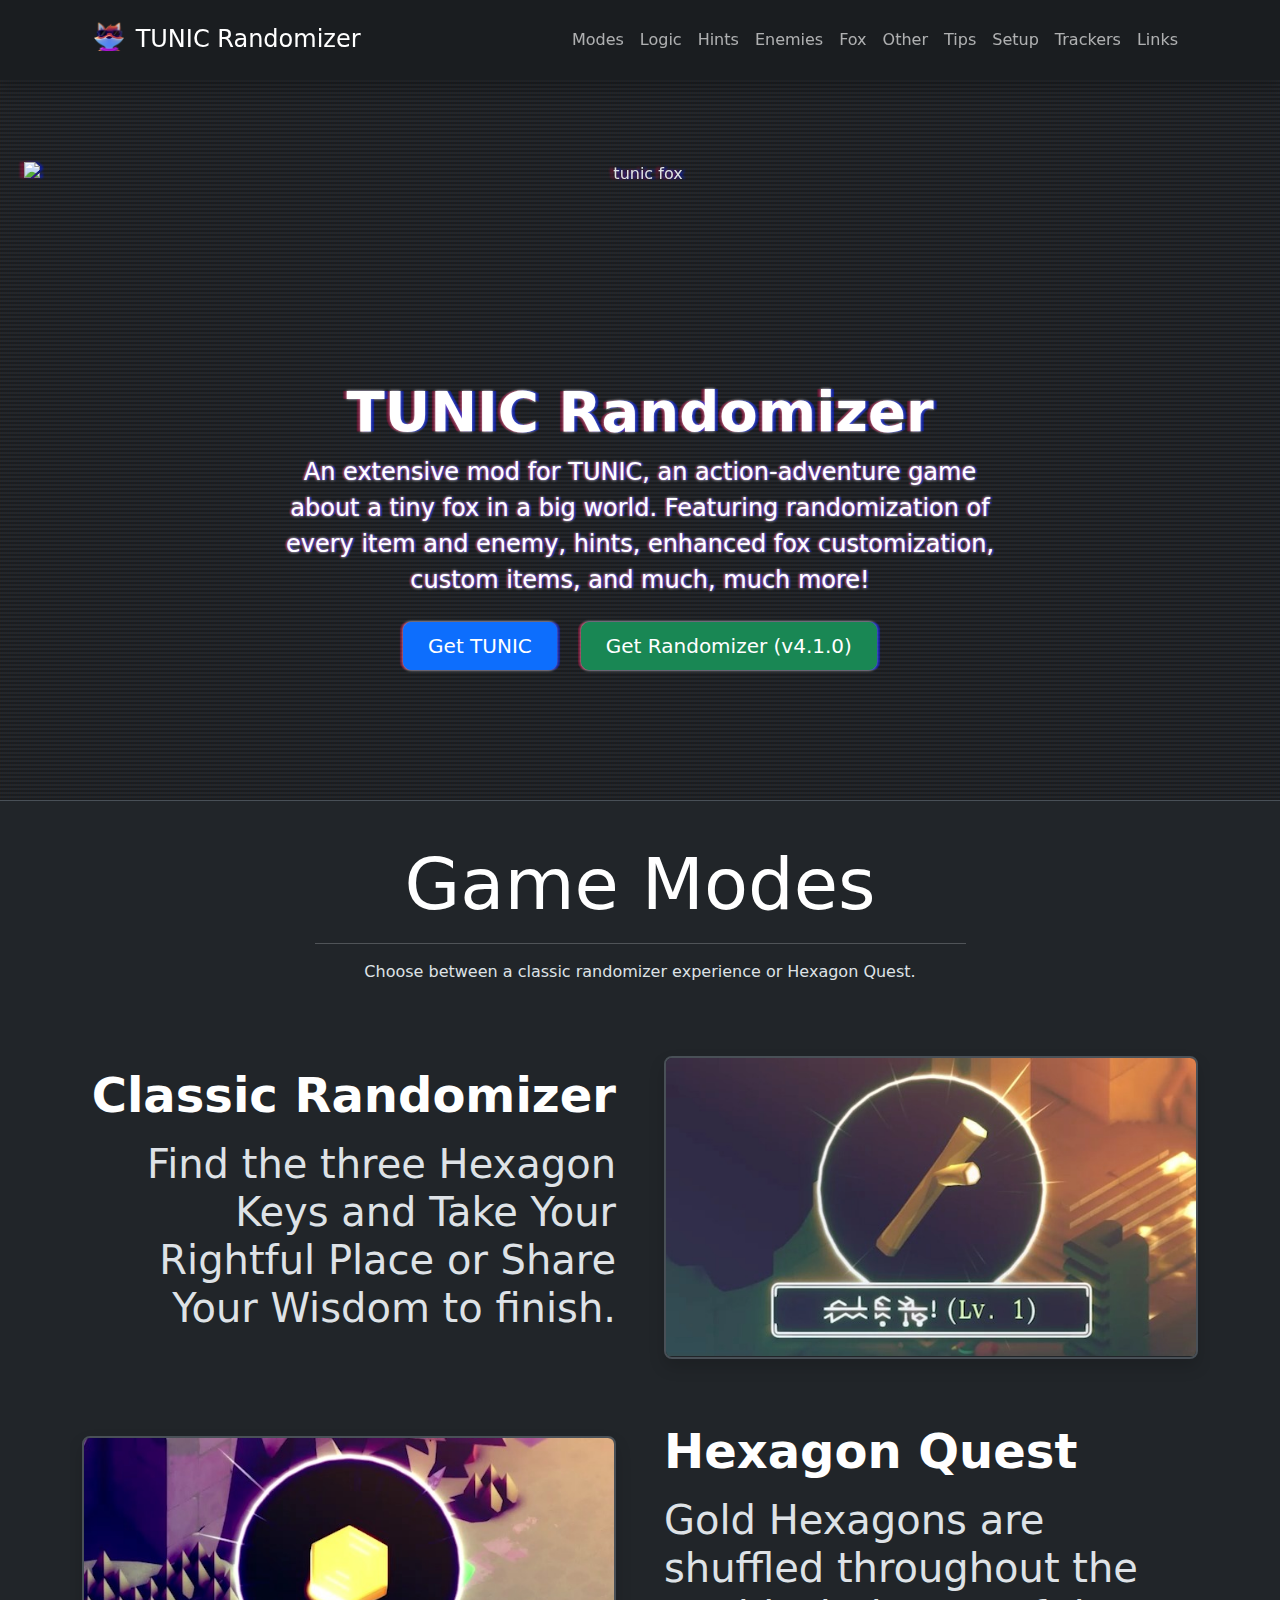
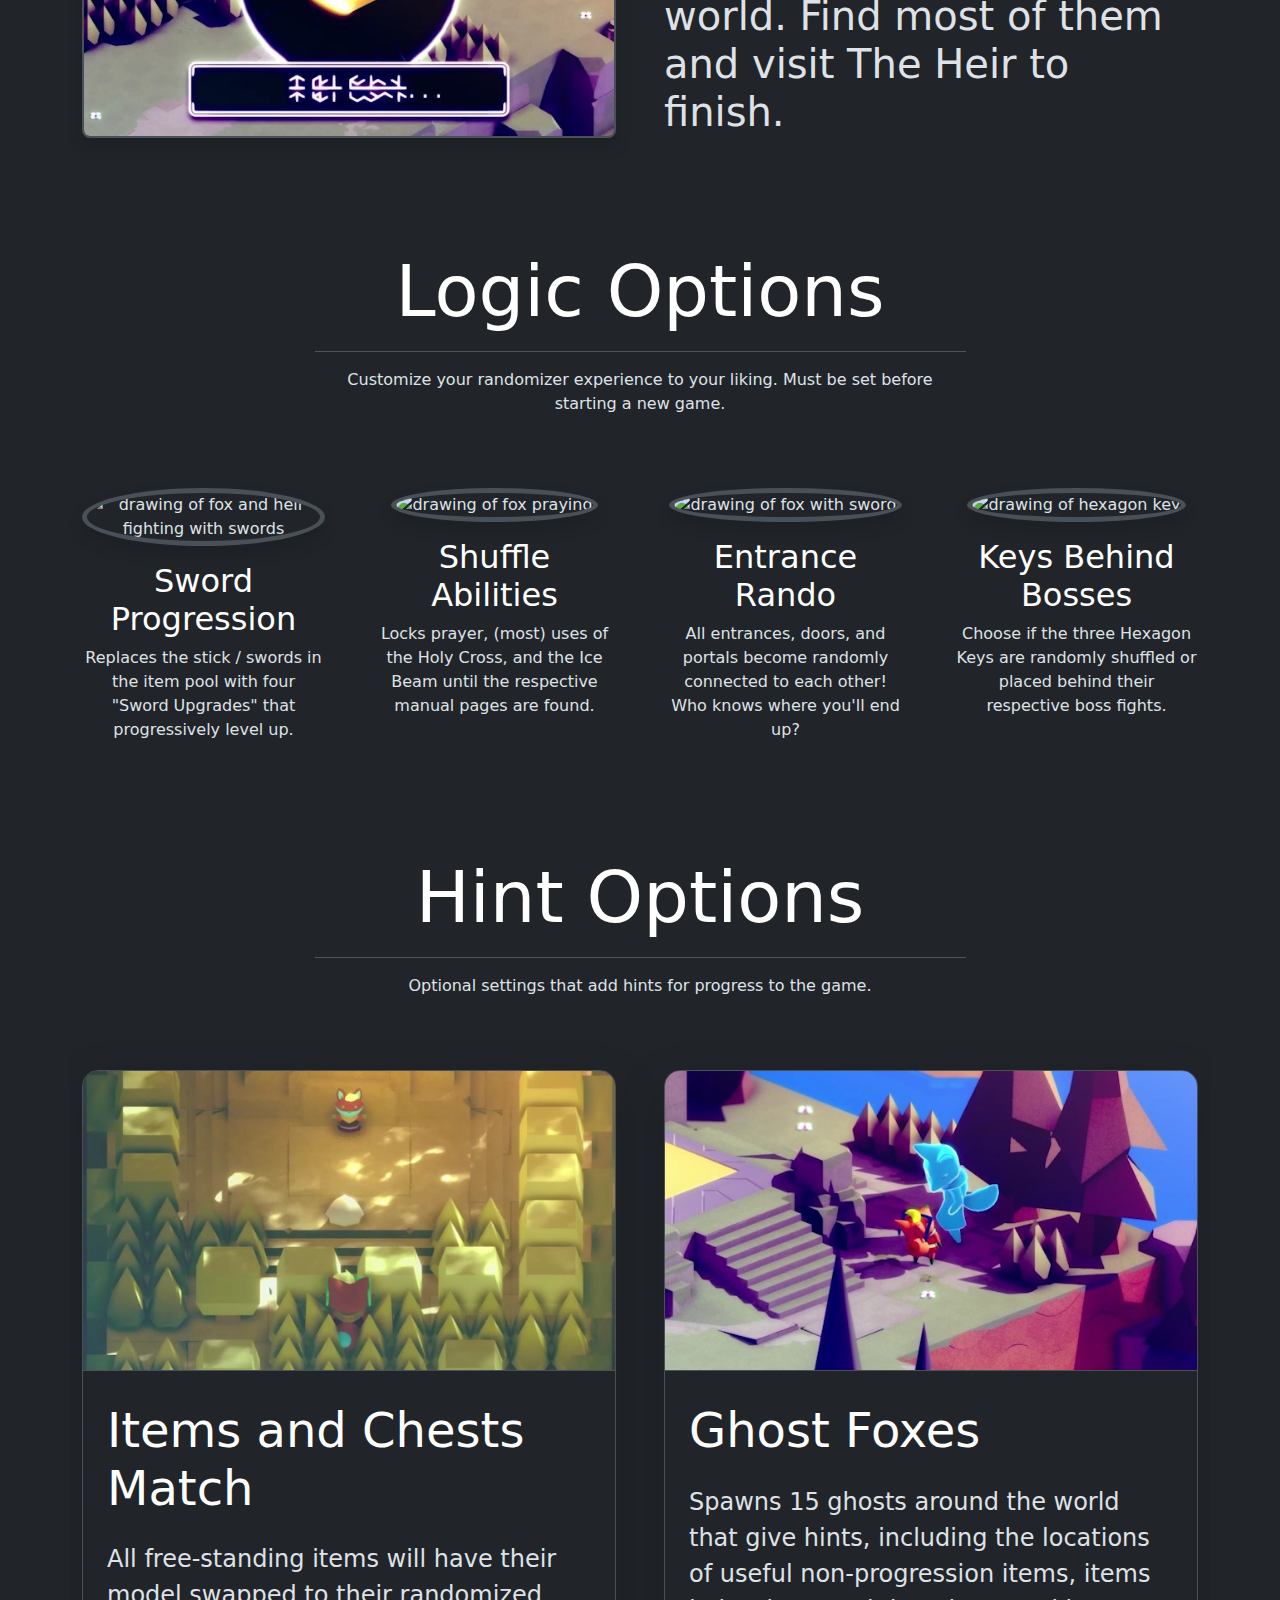
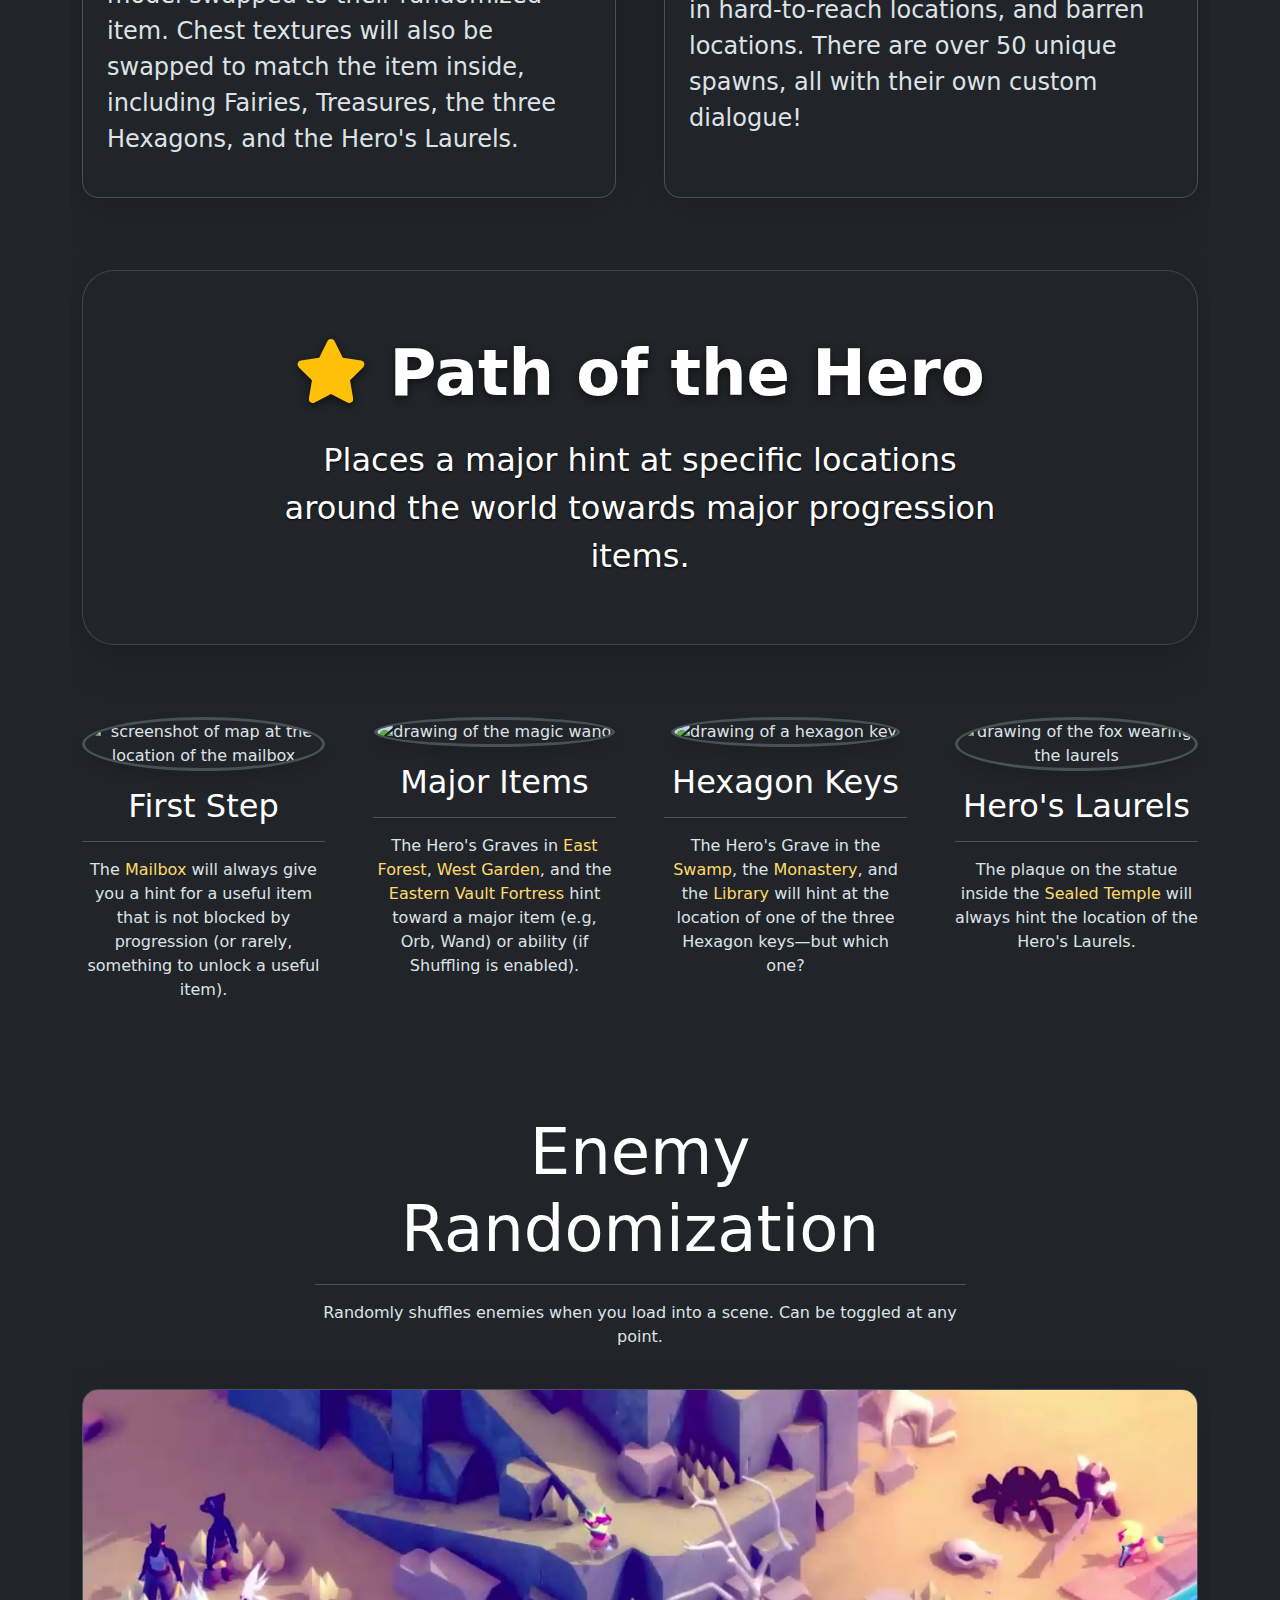
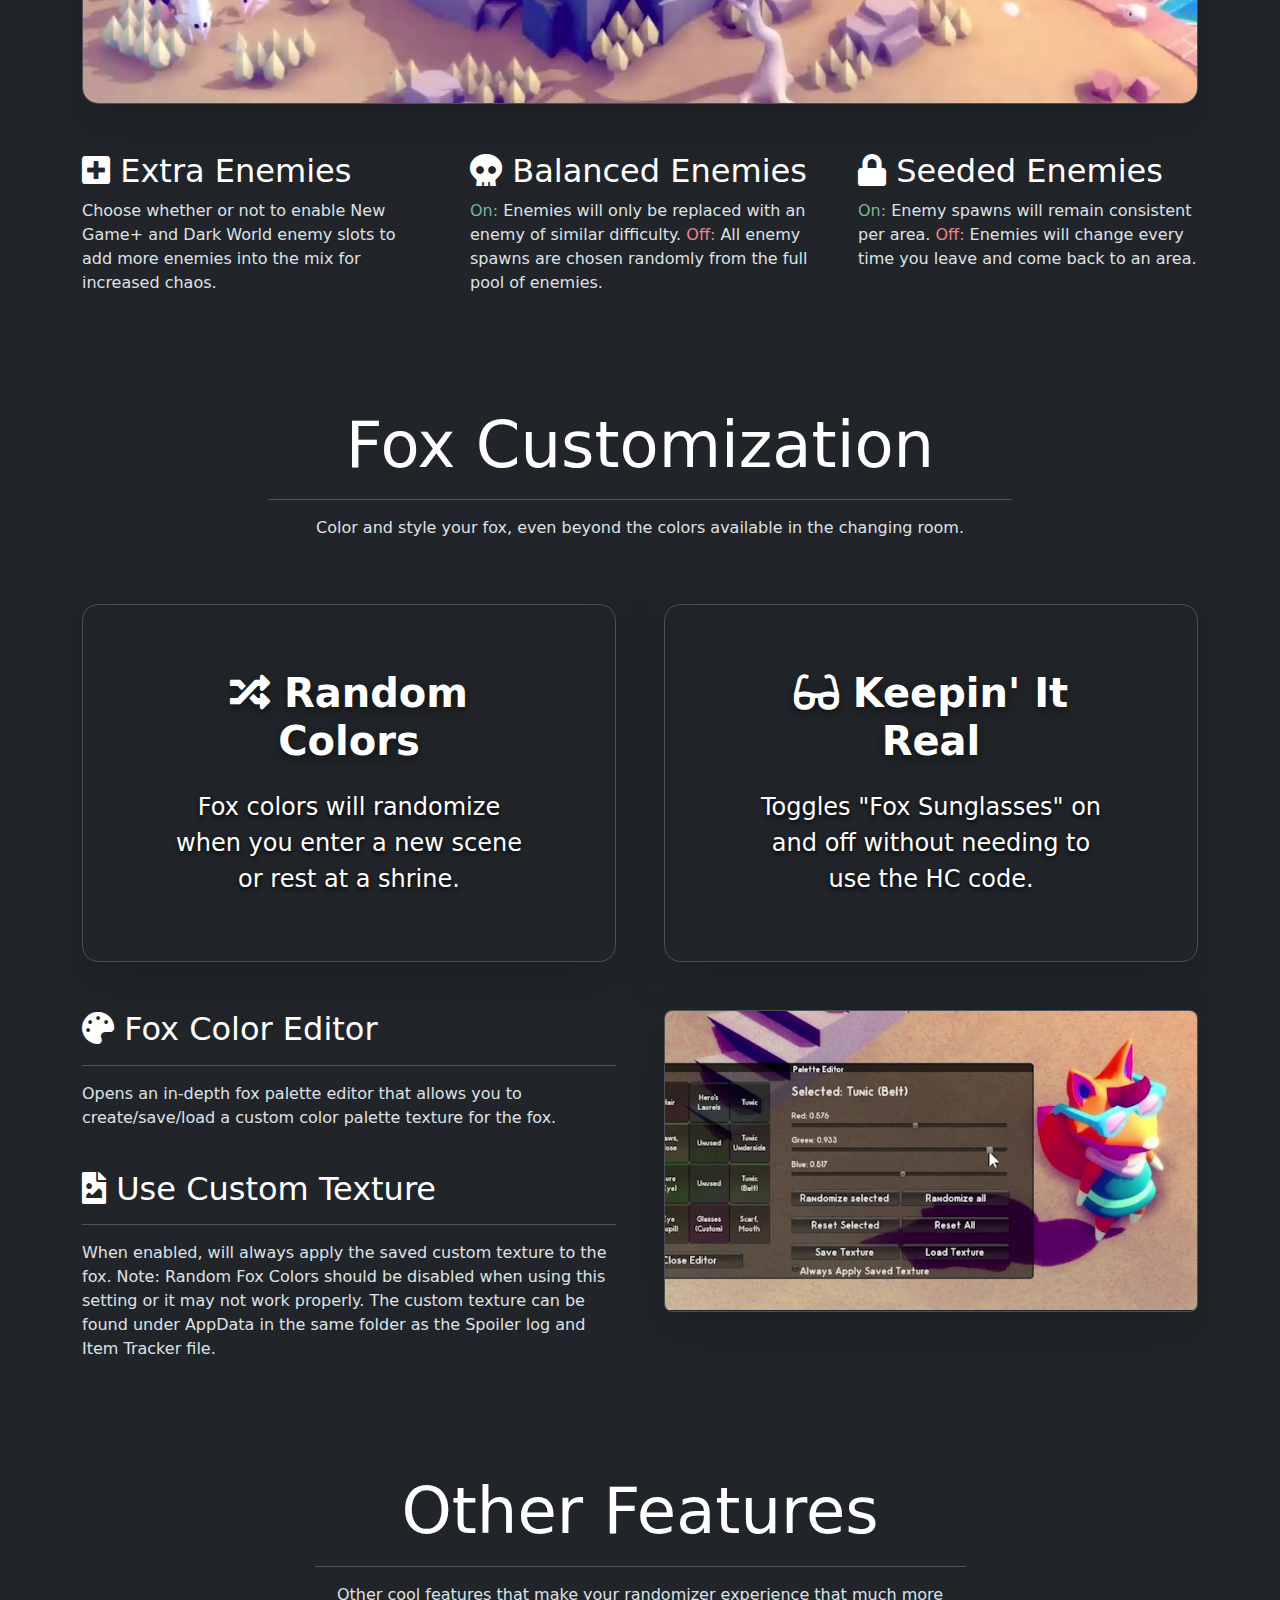
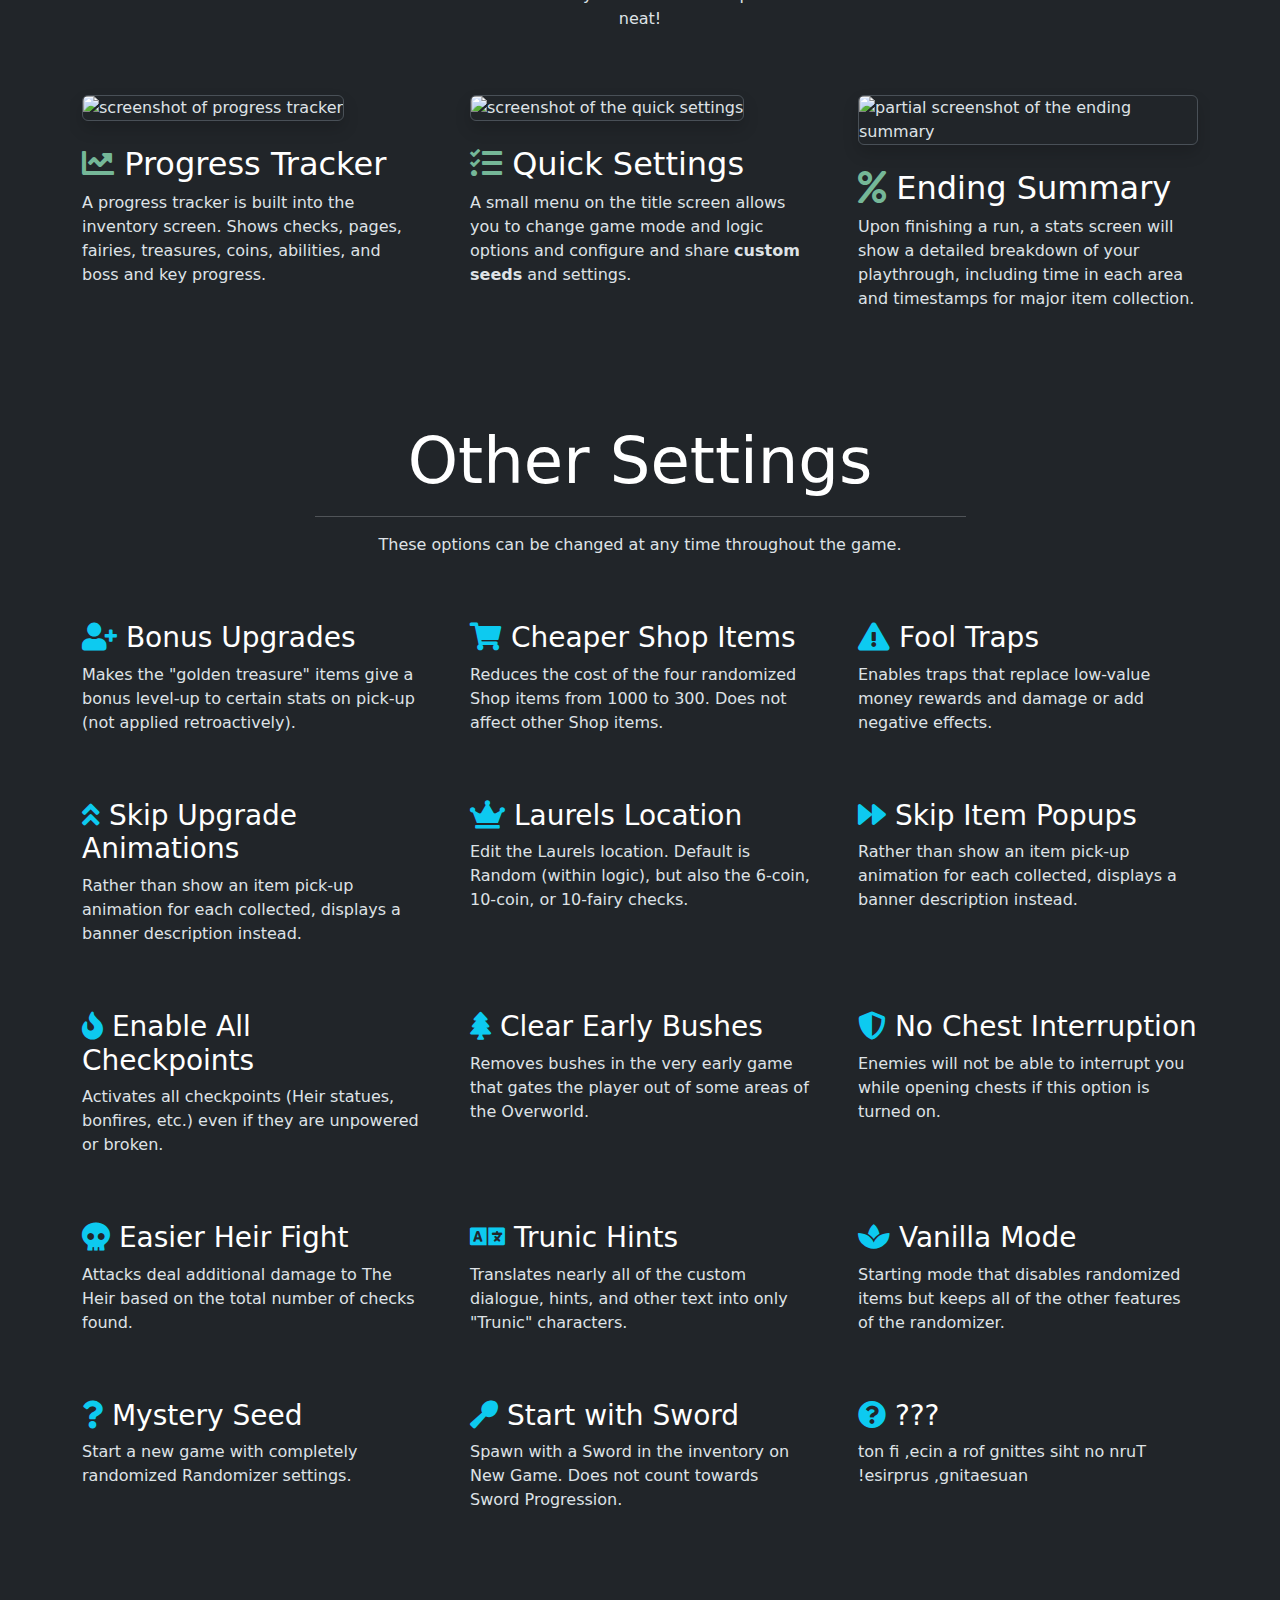
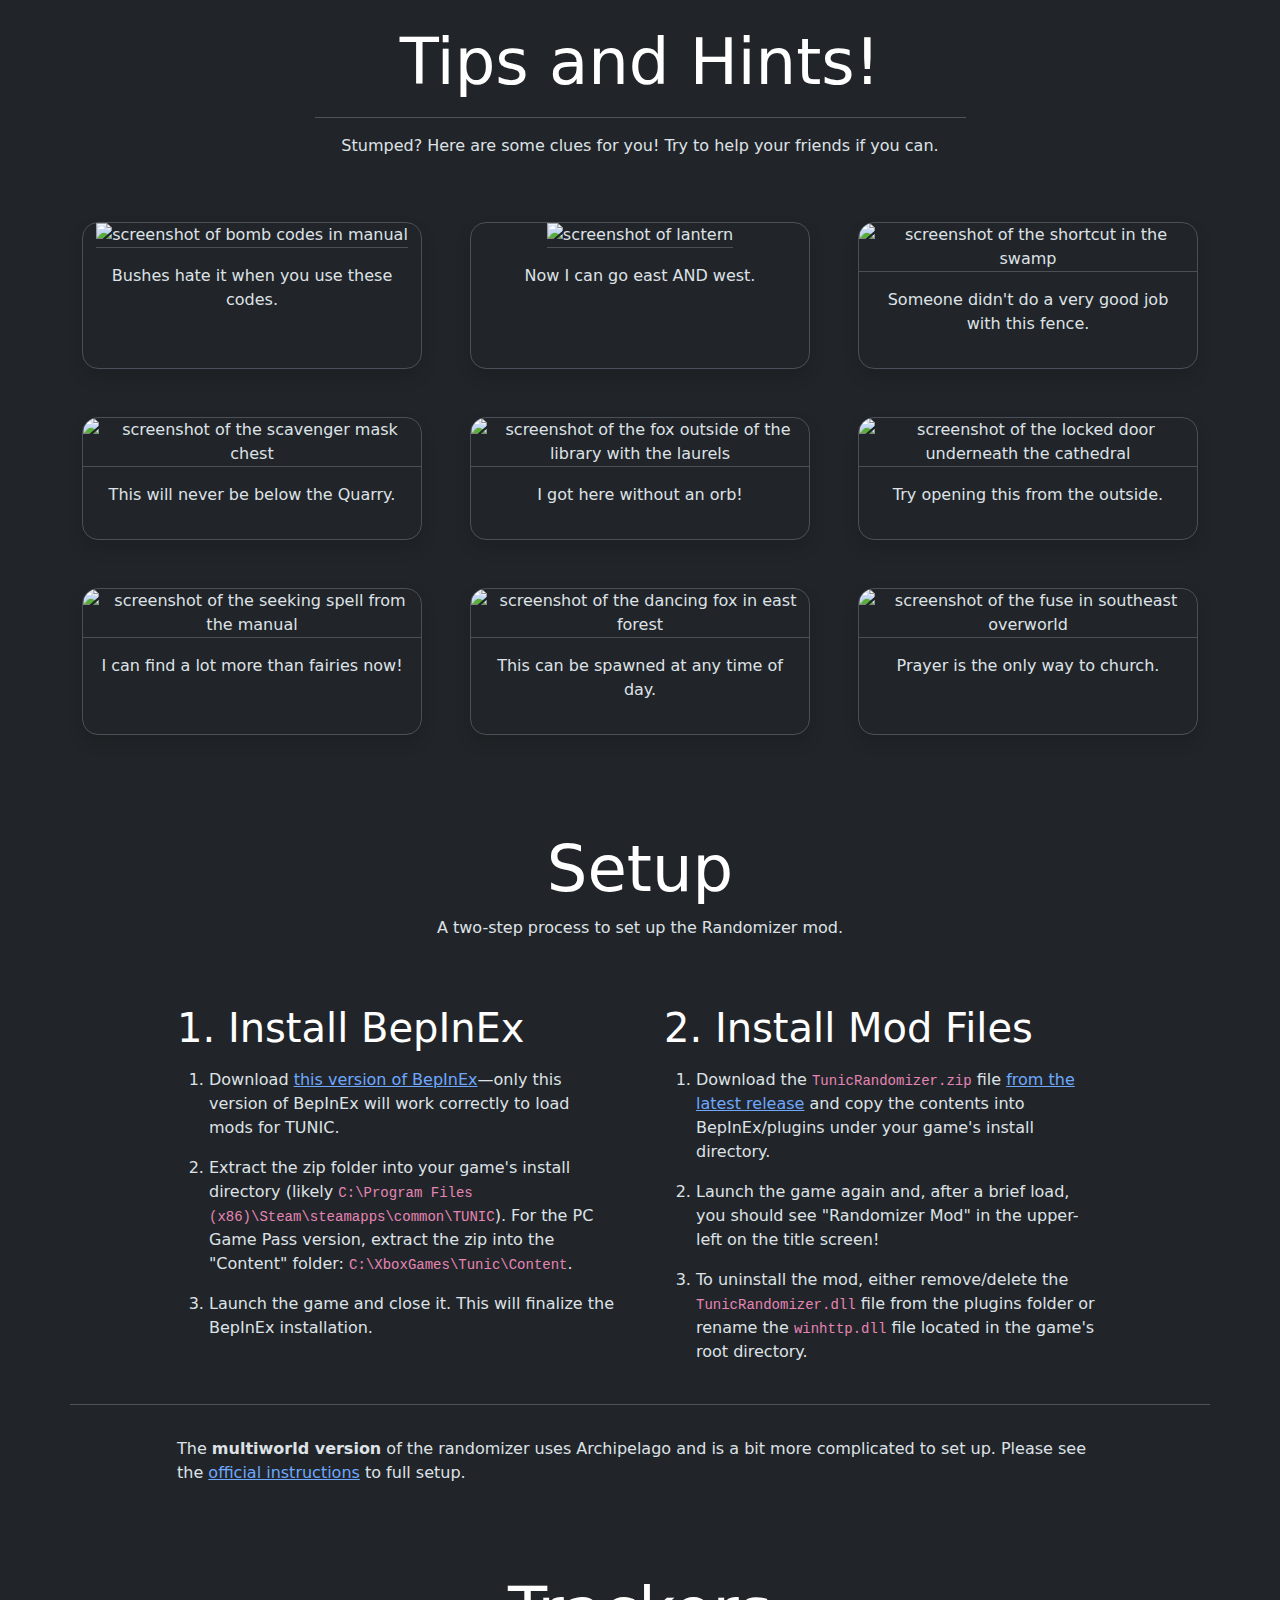
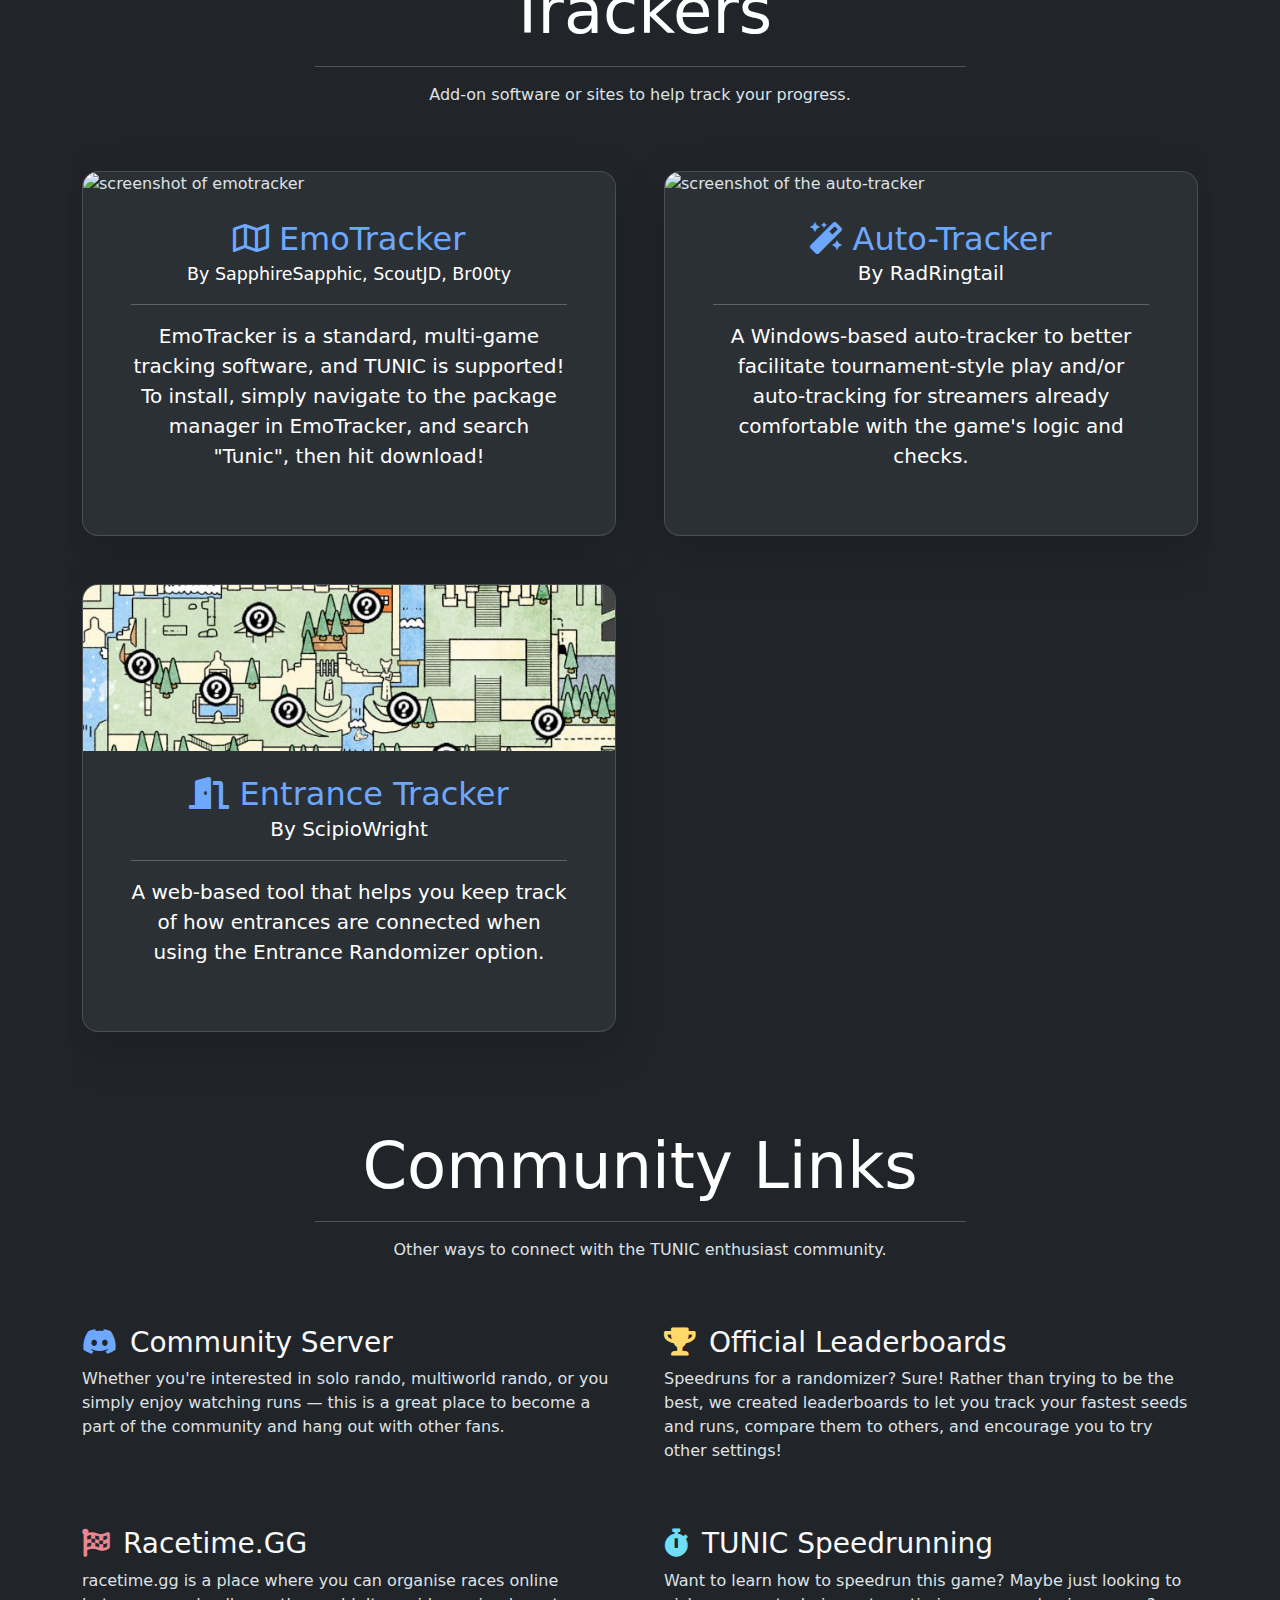
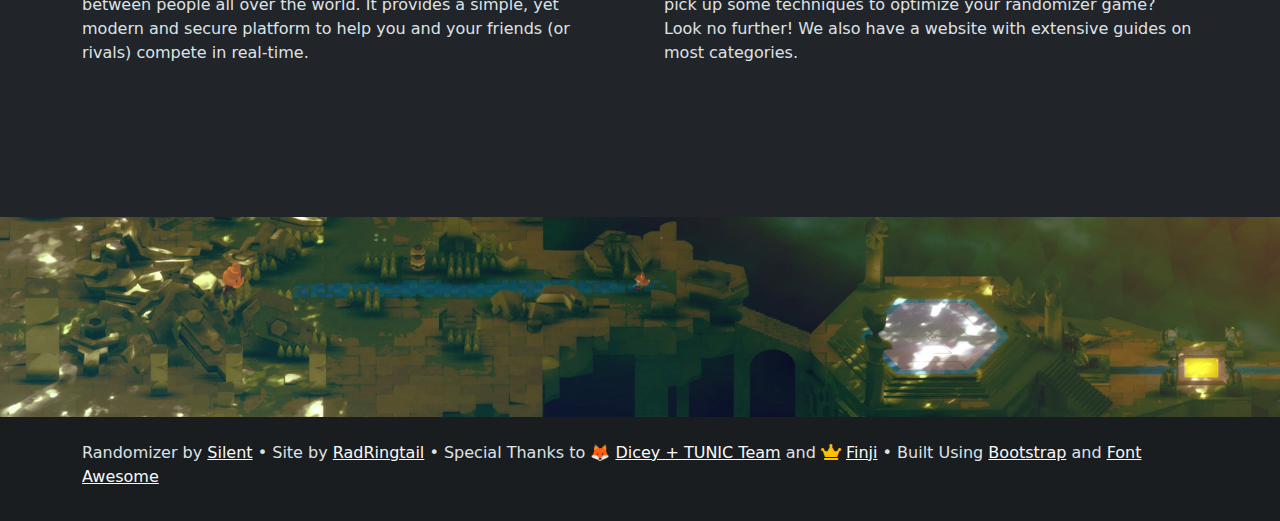
==== commit e95b9a8b: "Bump version to 4.1.0" ====
--- a/index.htm
+++ b/index.htm
@@ -112,7 +112,7 @@
                 <div class="d-grid gap-2 d-flex justify-content-center mb-5">
                     <a href="https://tunicgame.com/" class="btn btn-primary btn-lg px-4 me-sm-3 scanlines-box-strong">Get TUNIC</a>
                     <div class="dropdown">
-                        <a href="https://github.com/silent-destroyer/tunic-randomizer#installation" class="btn btn-success btn-lg px-4 scanlines-box-strong">Get Randomizer (v4.0.3)</a>
+                        <a href="https://github.com/silent-destroyer/tunic-randomizer#installation" class="btn btn-success btn-lg px-4 scanlines-box-strong">Get Randomizer (v4.1.0)</a>
                     </div>
                 </div>
             </div>
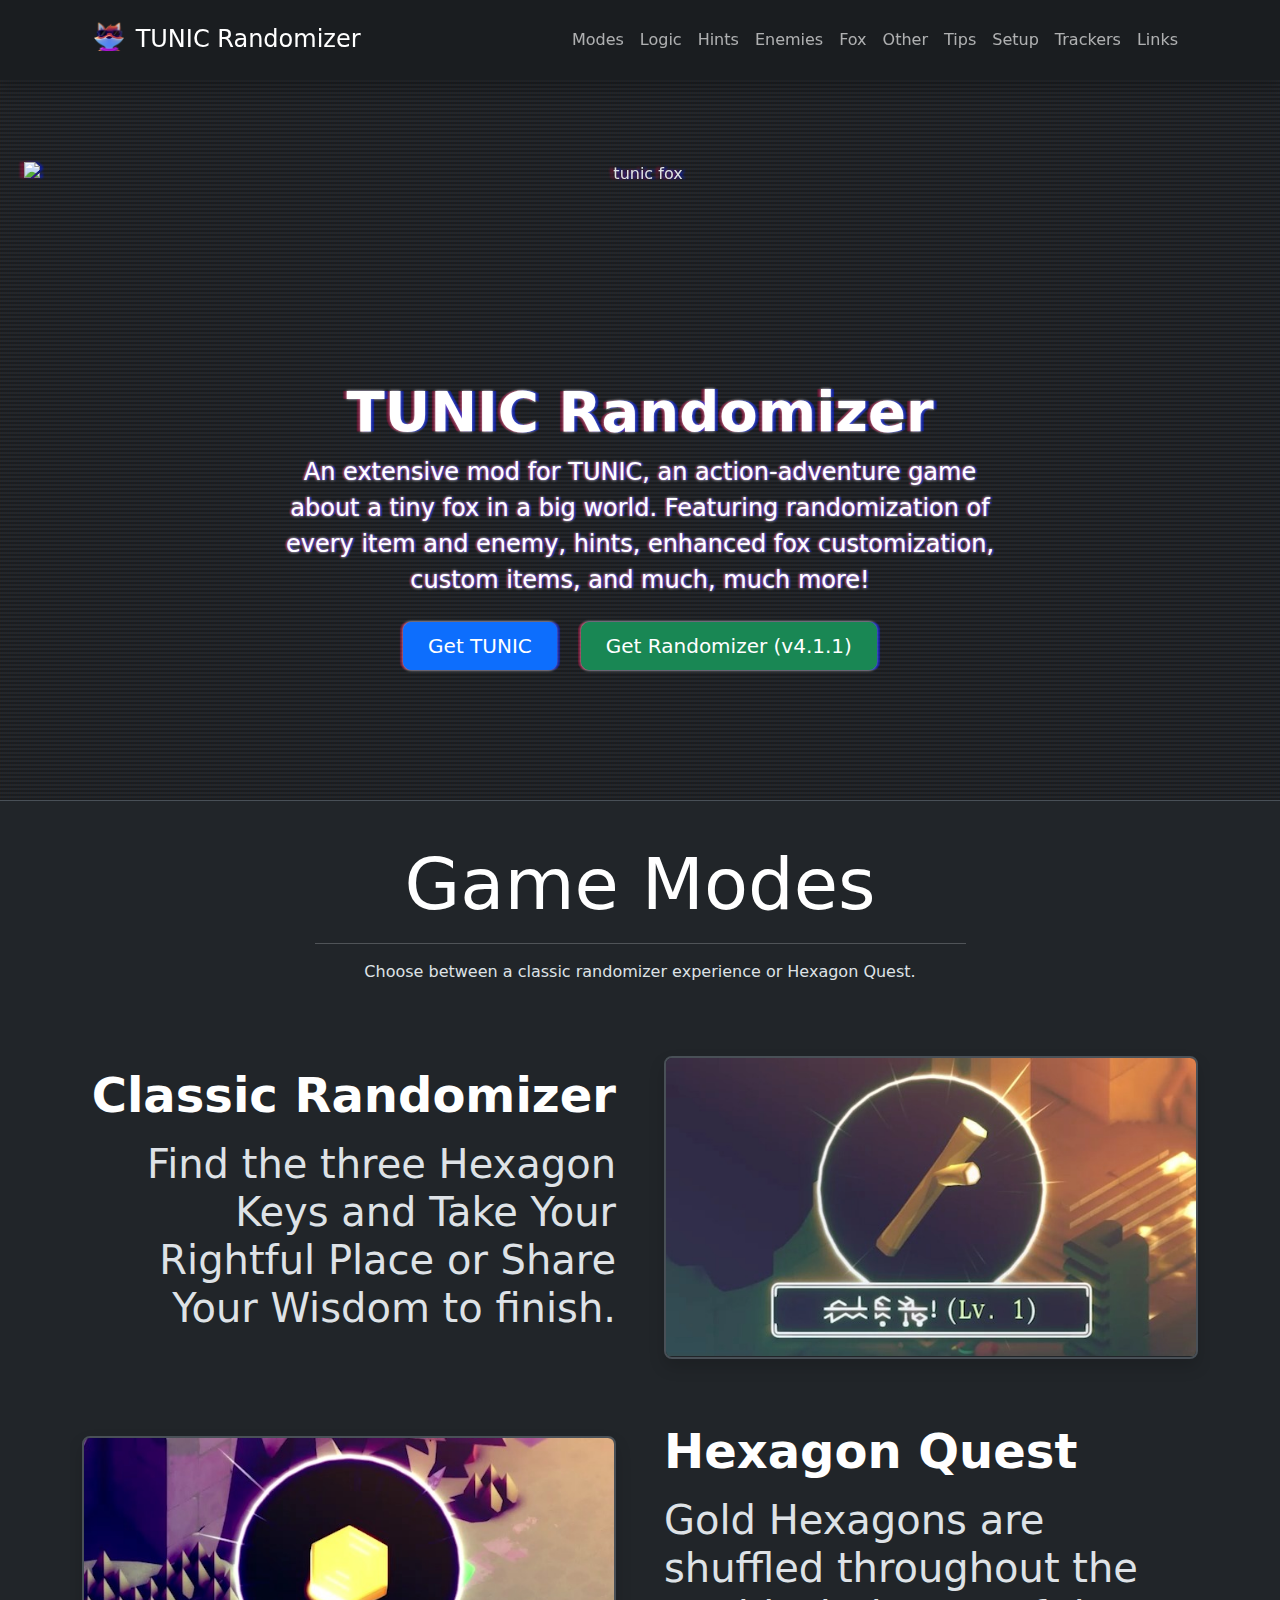
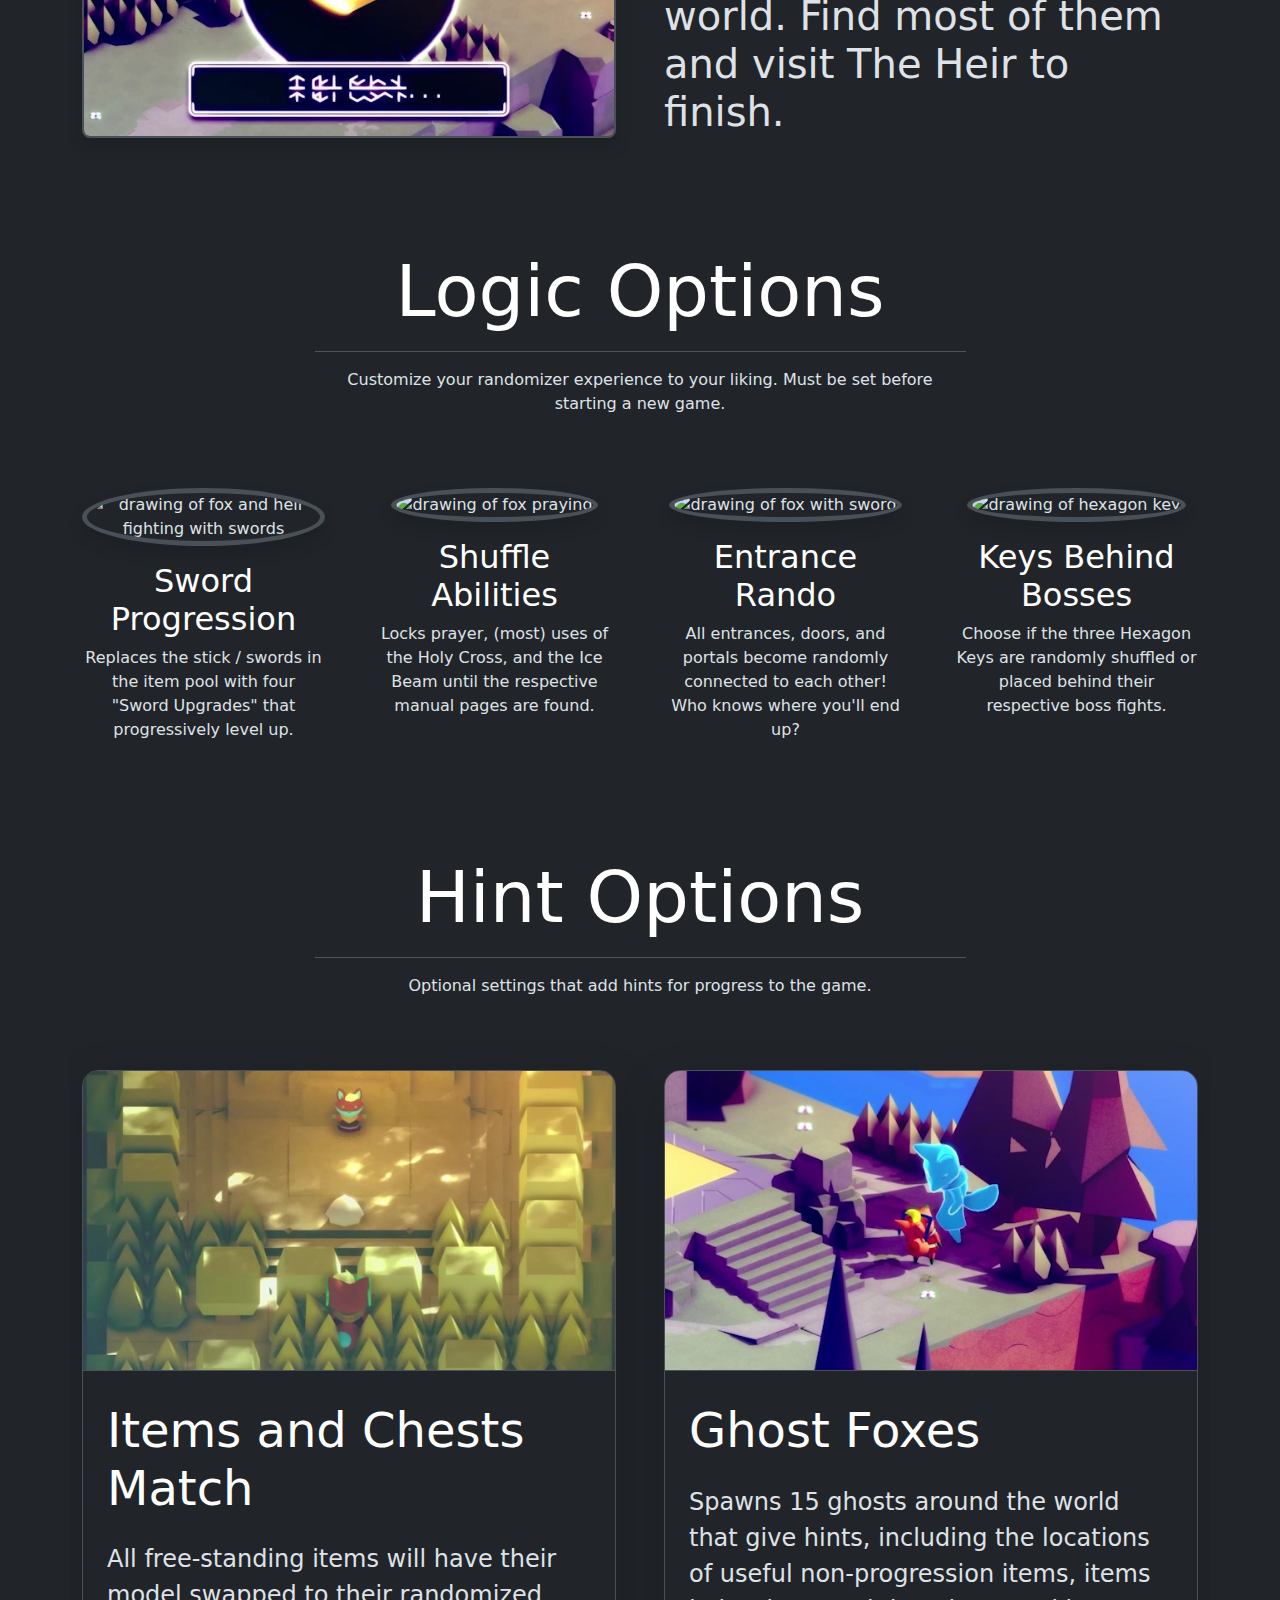
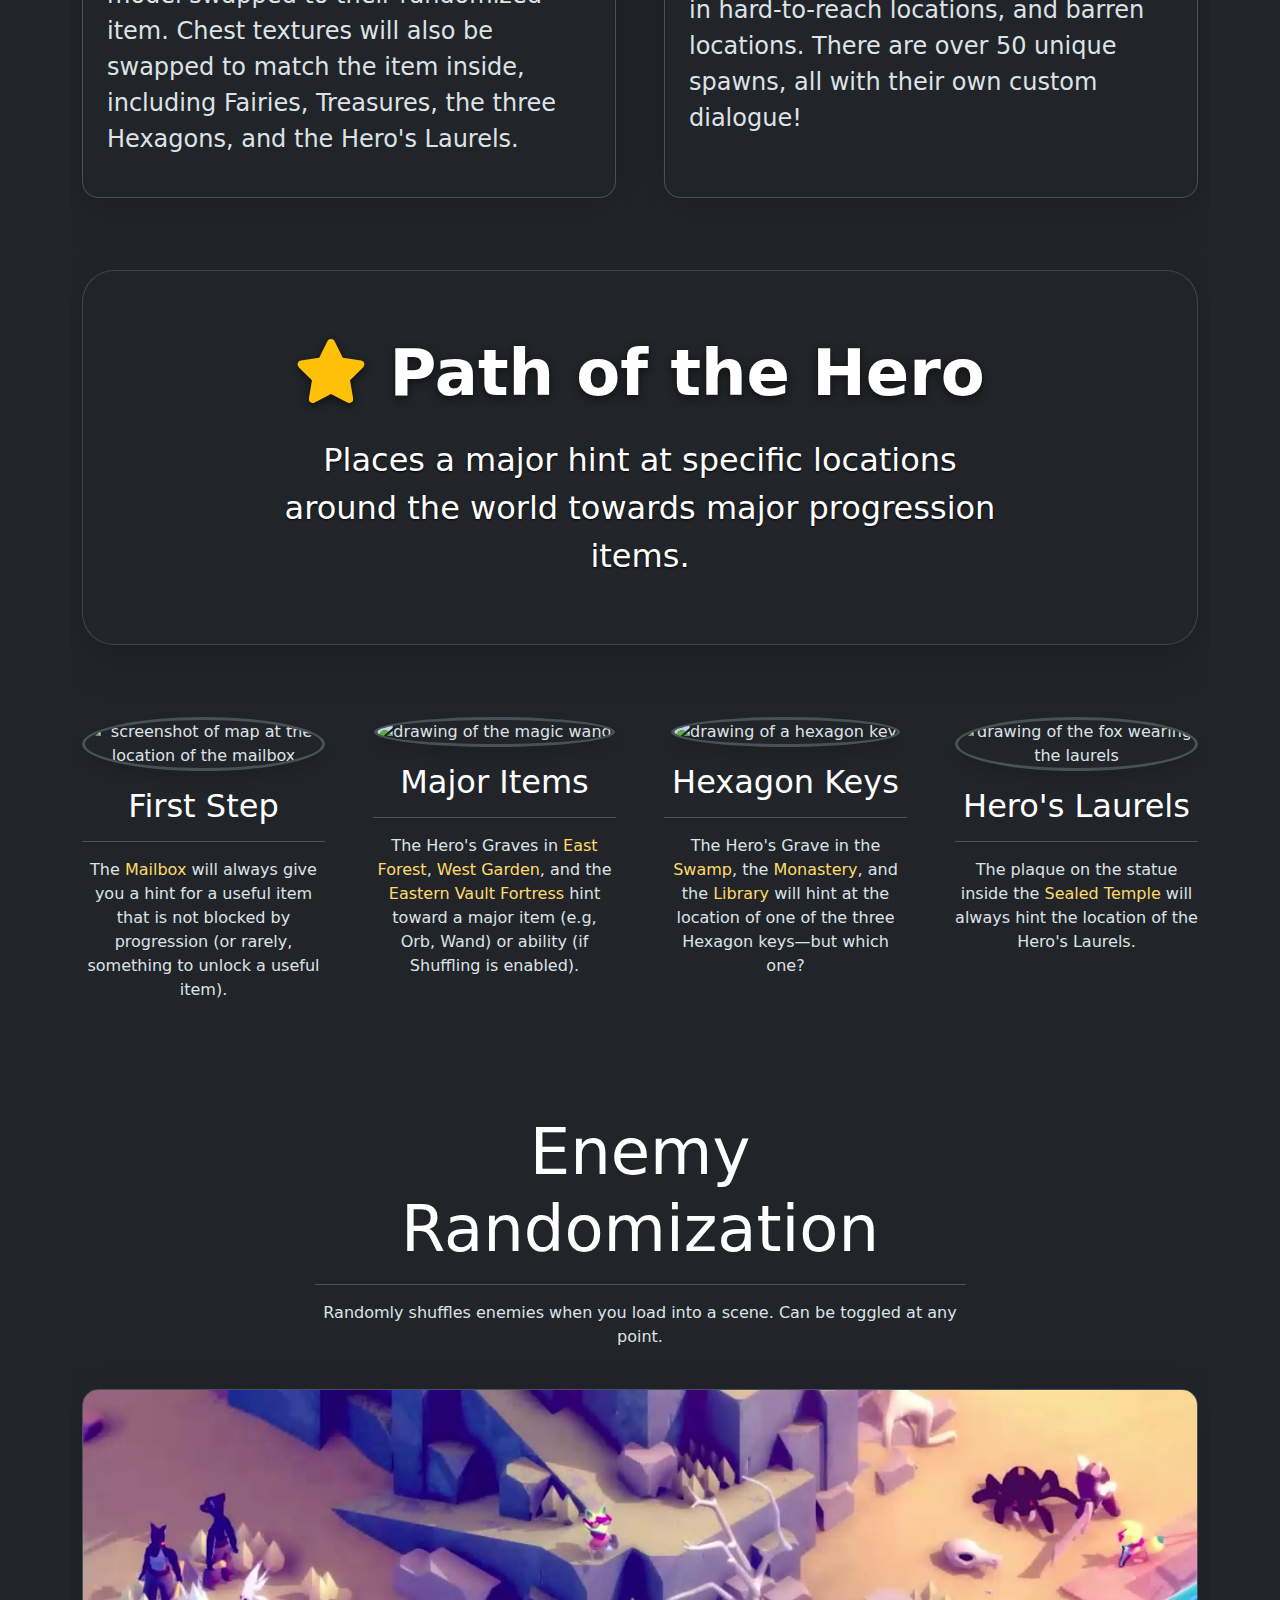
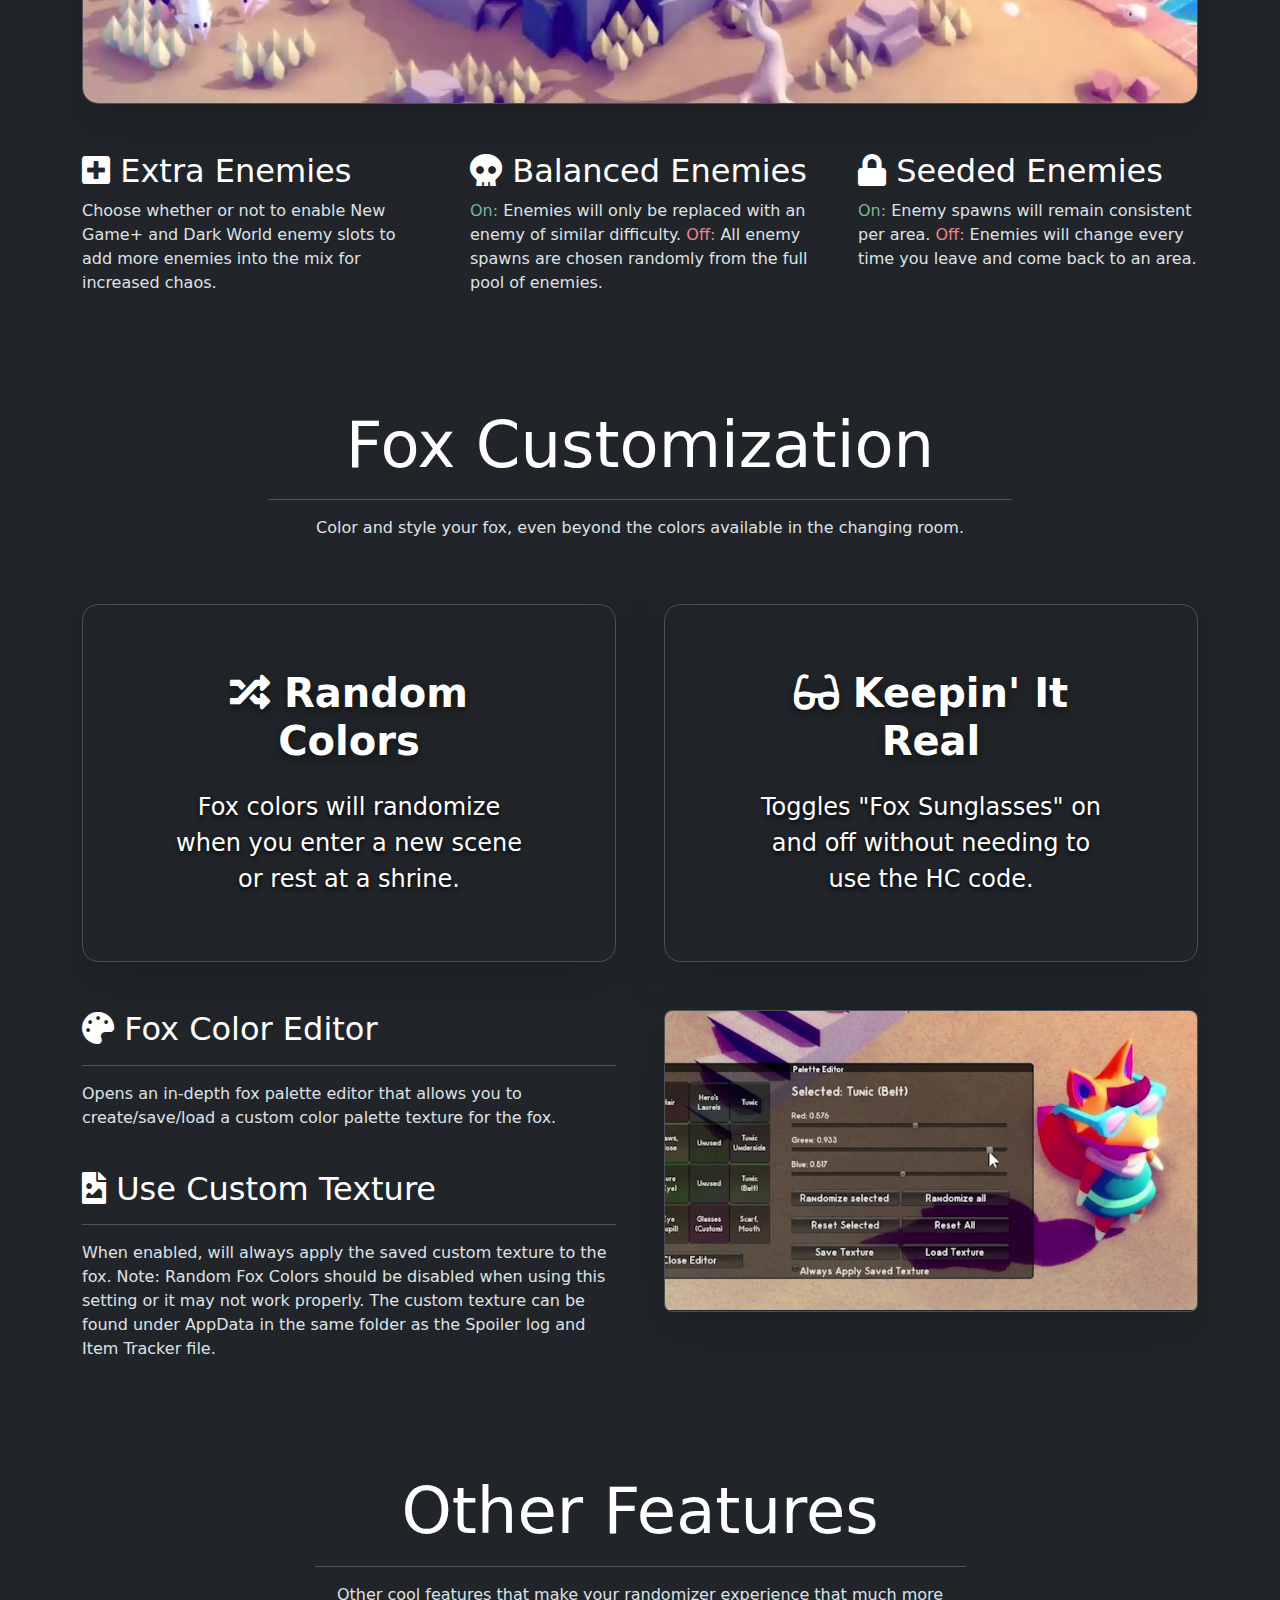
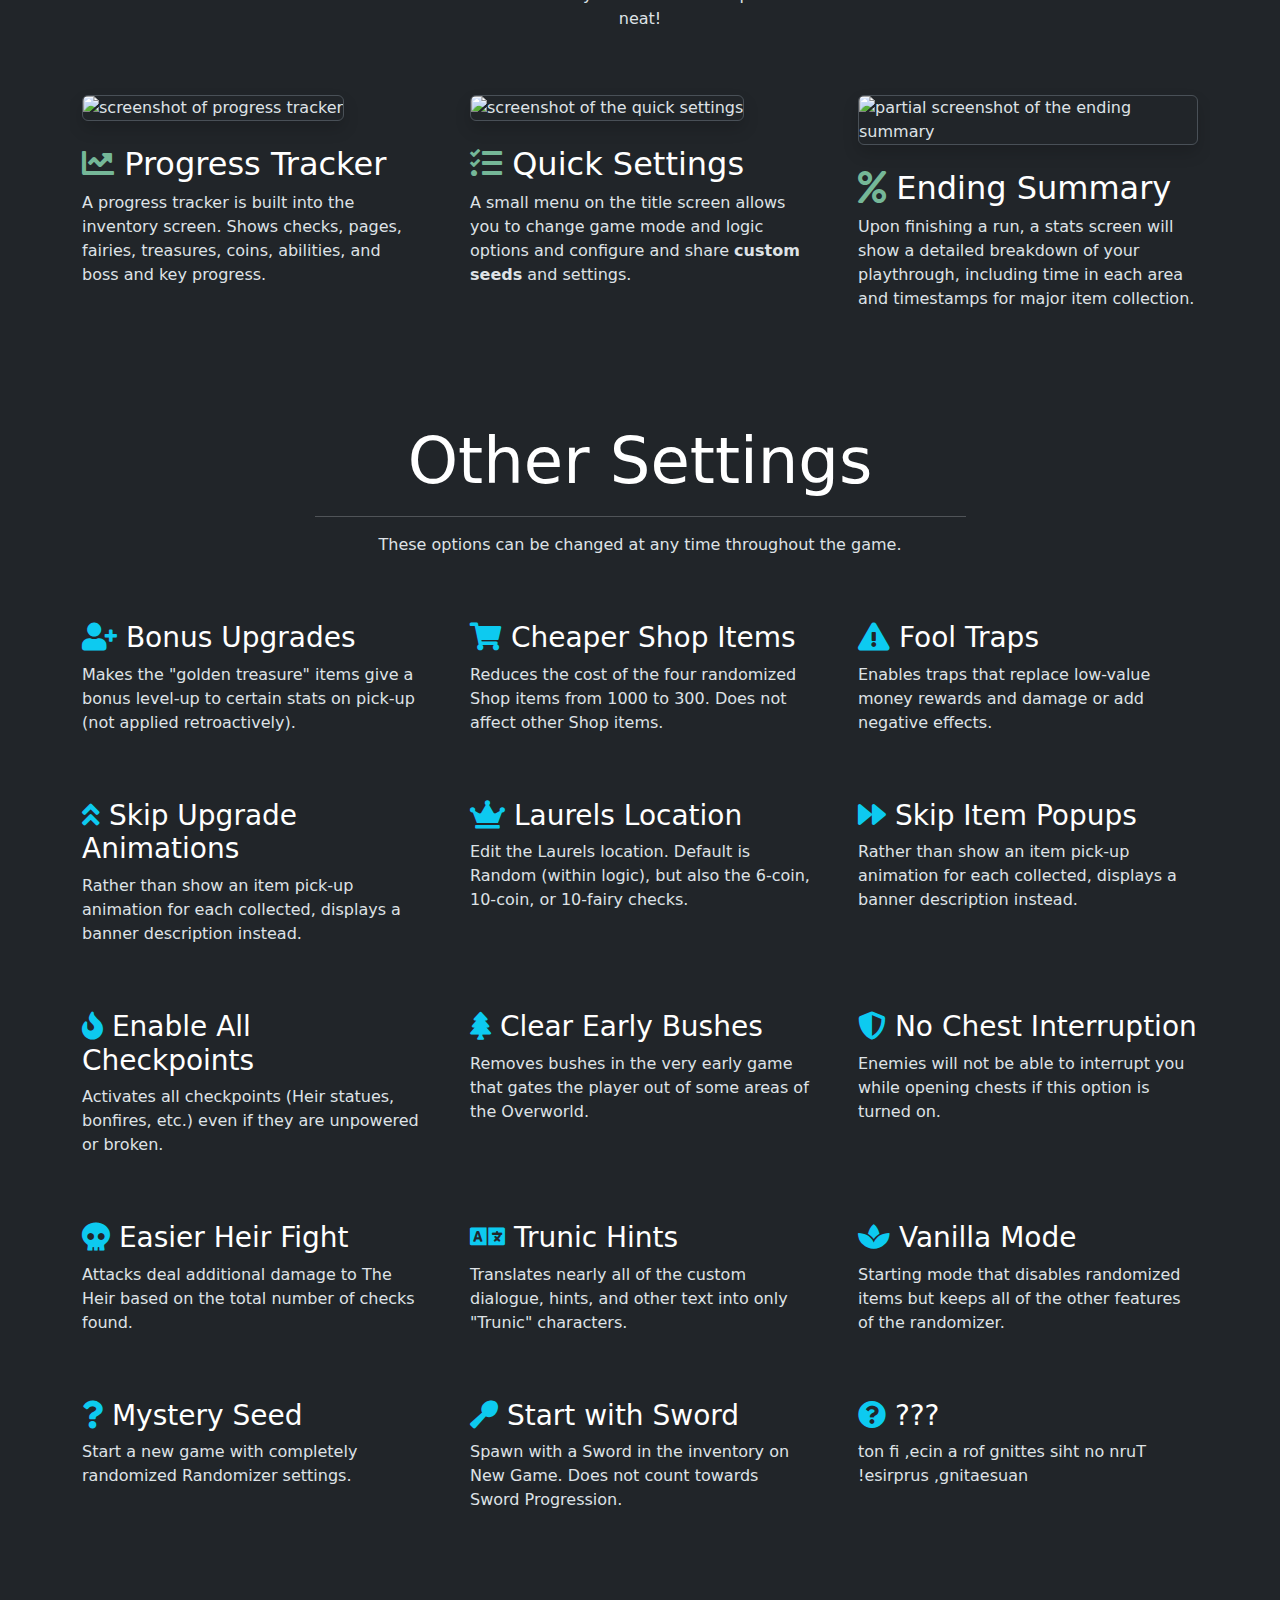
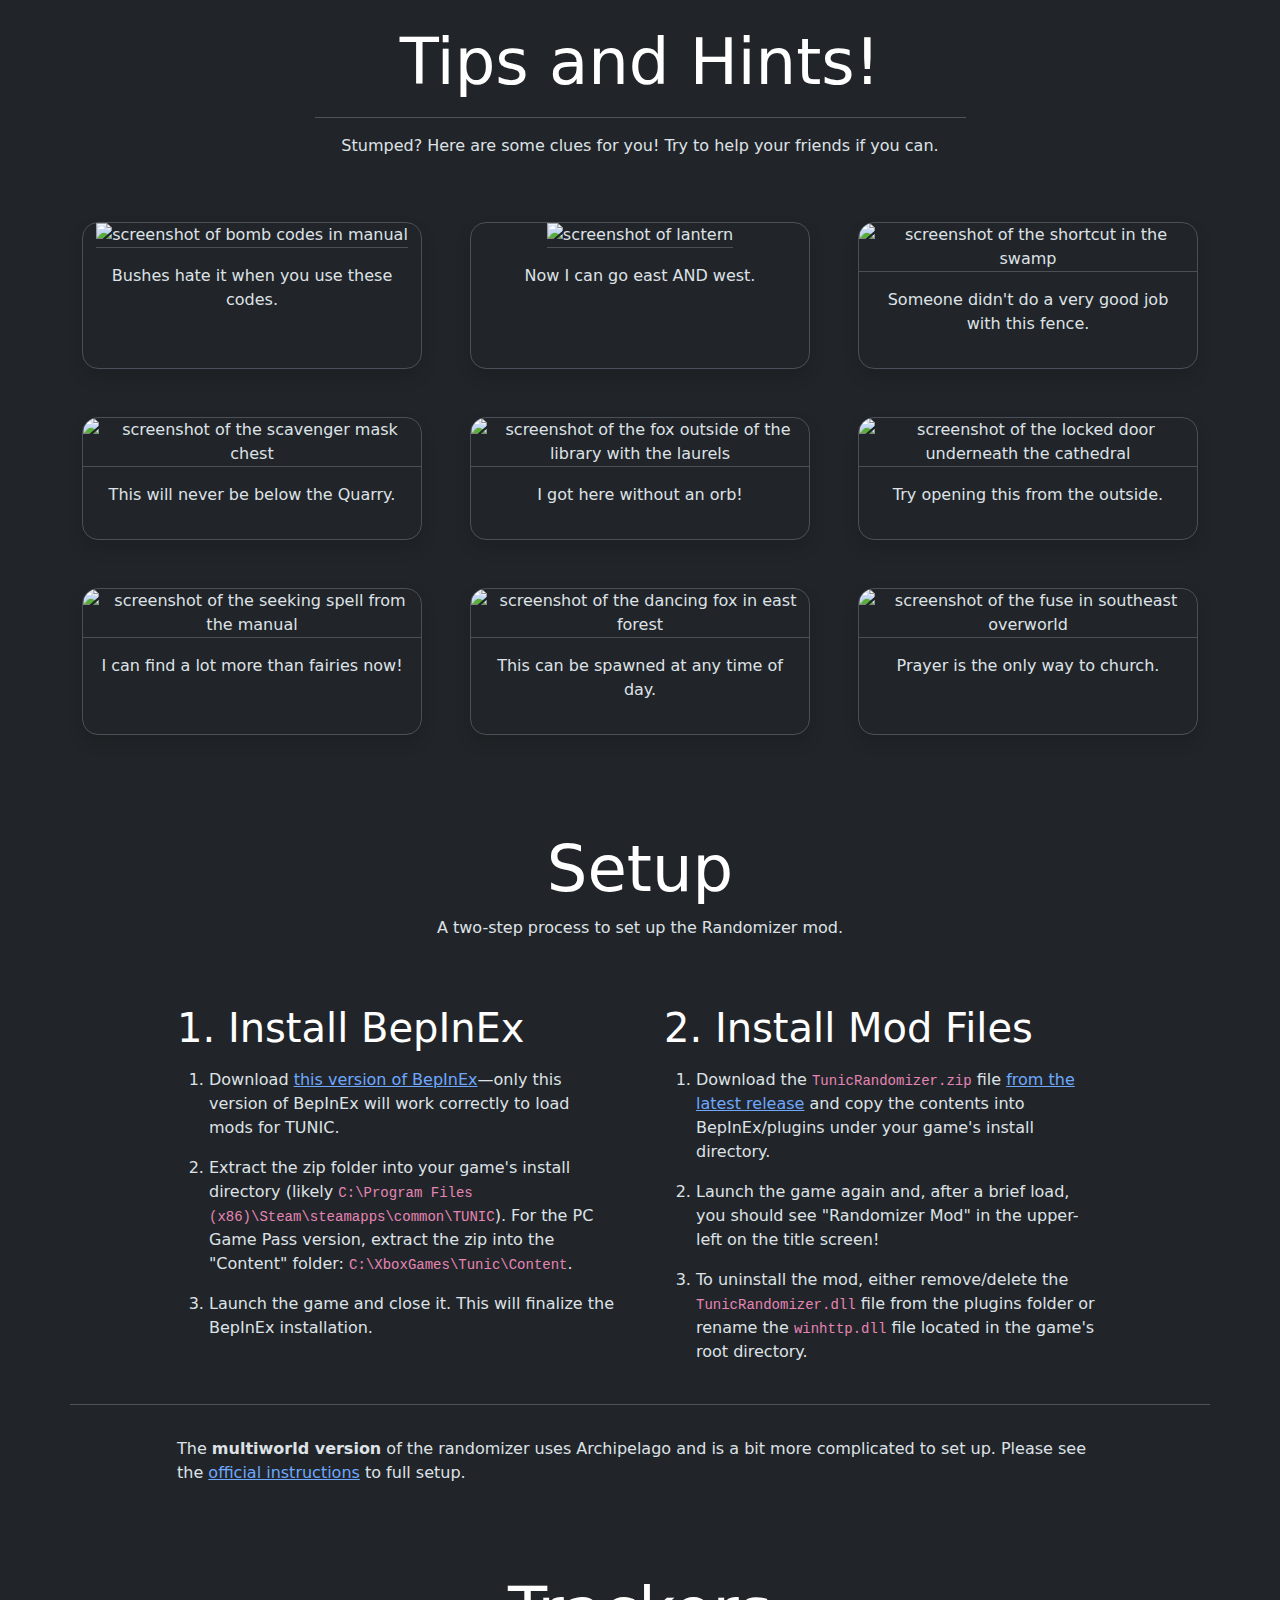
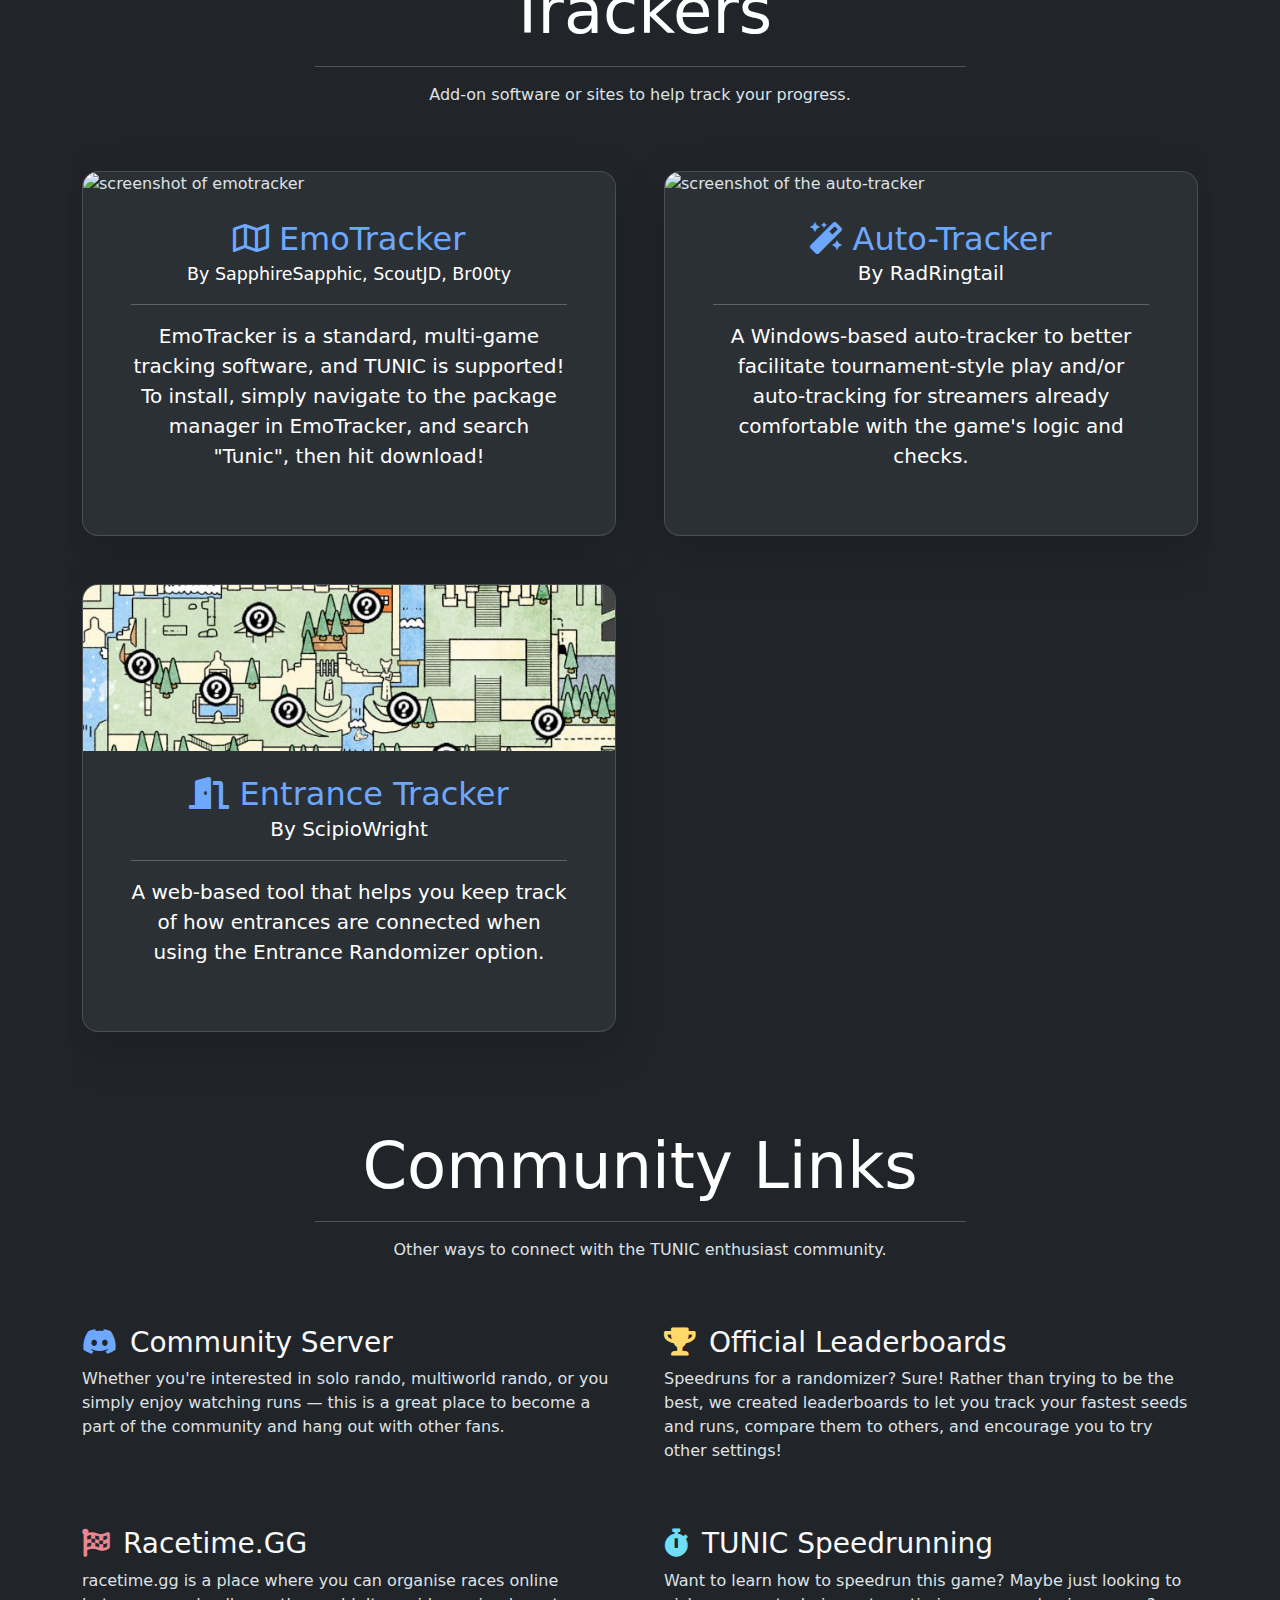
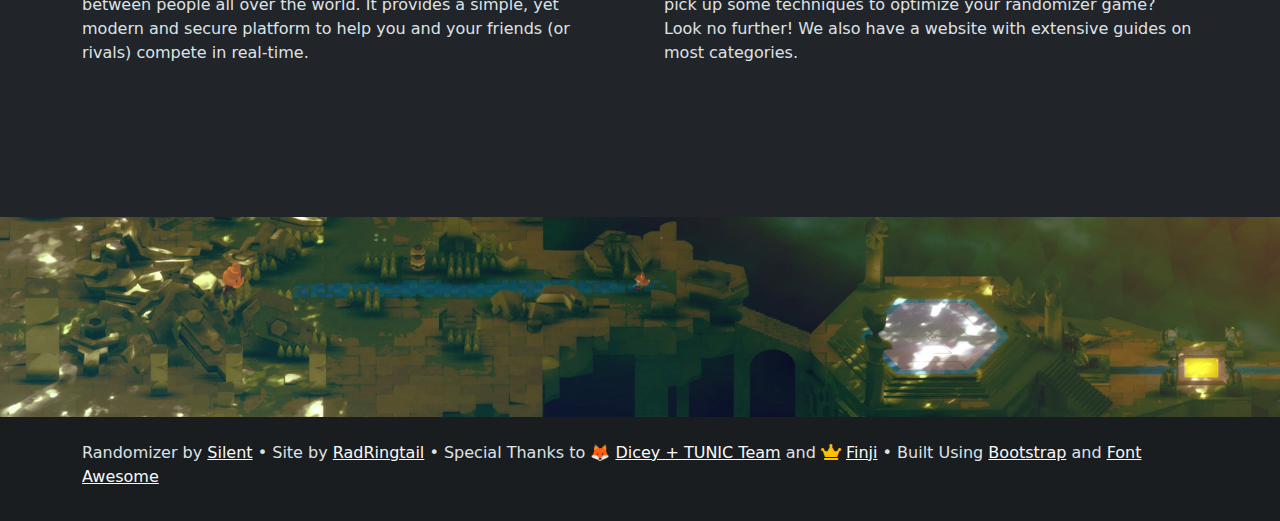
==== commit b55224e2: "Bump version (4.1.1)" ====
--- a/index.htm
+++ b/index.htm
@@ -112,7 +112,7 @@
                 <div class="d-grid gap-2 d-flex justify-content-center mb-5">
                     <a href="https://tunicgame.com/" class="btn btn-primary btn-lg px-4 me-sm-3 scanlines-box-strong">Get TUNIC</a>
                     <div class="dropdown">
-                        <a href="https://github.com/silent-destroyer/tunic-randomizer#installation" class="btn btn-success btn-lg px-4 scanlines-box-strong">Get Randomizer (v4.1.0)</a>
+                        <a href="https://github.com/silent-destroyer/tunic-randomizer#installation" class="btn btn-success btn-lg px-4 scanlines-box-strong">Get Randomizer (v4.1.1)</a>
                     </div>
                 </div>
             </div>
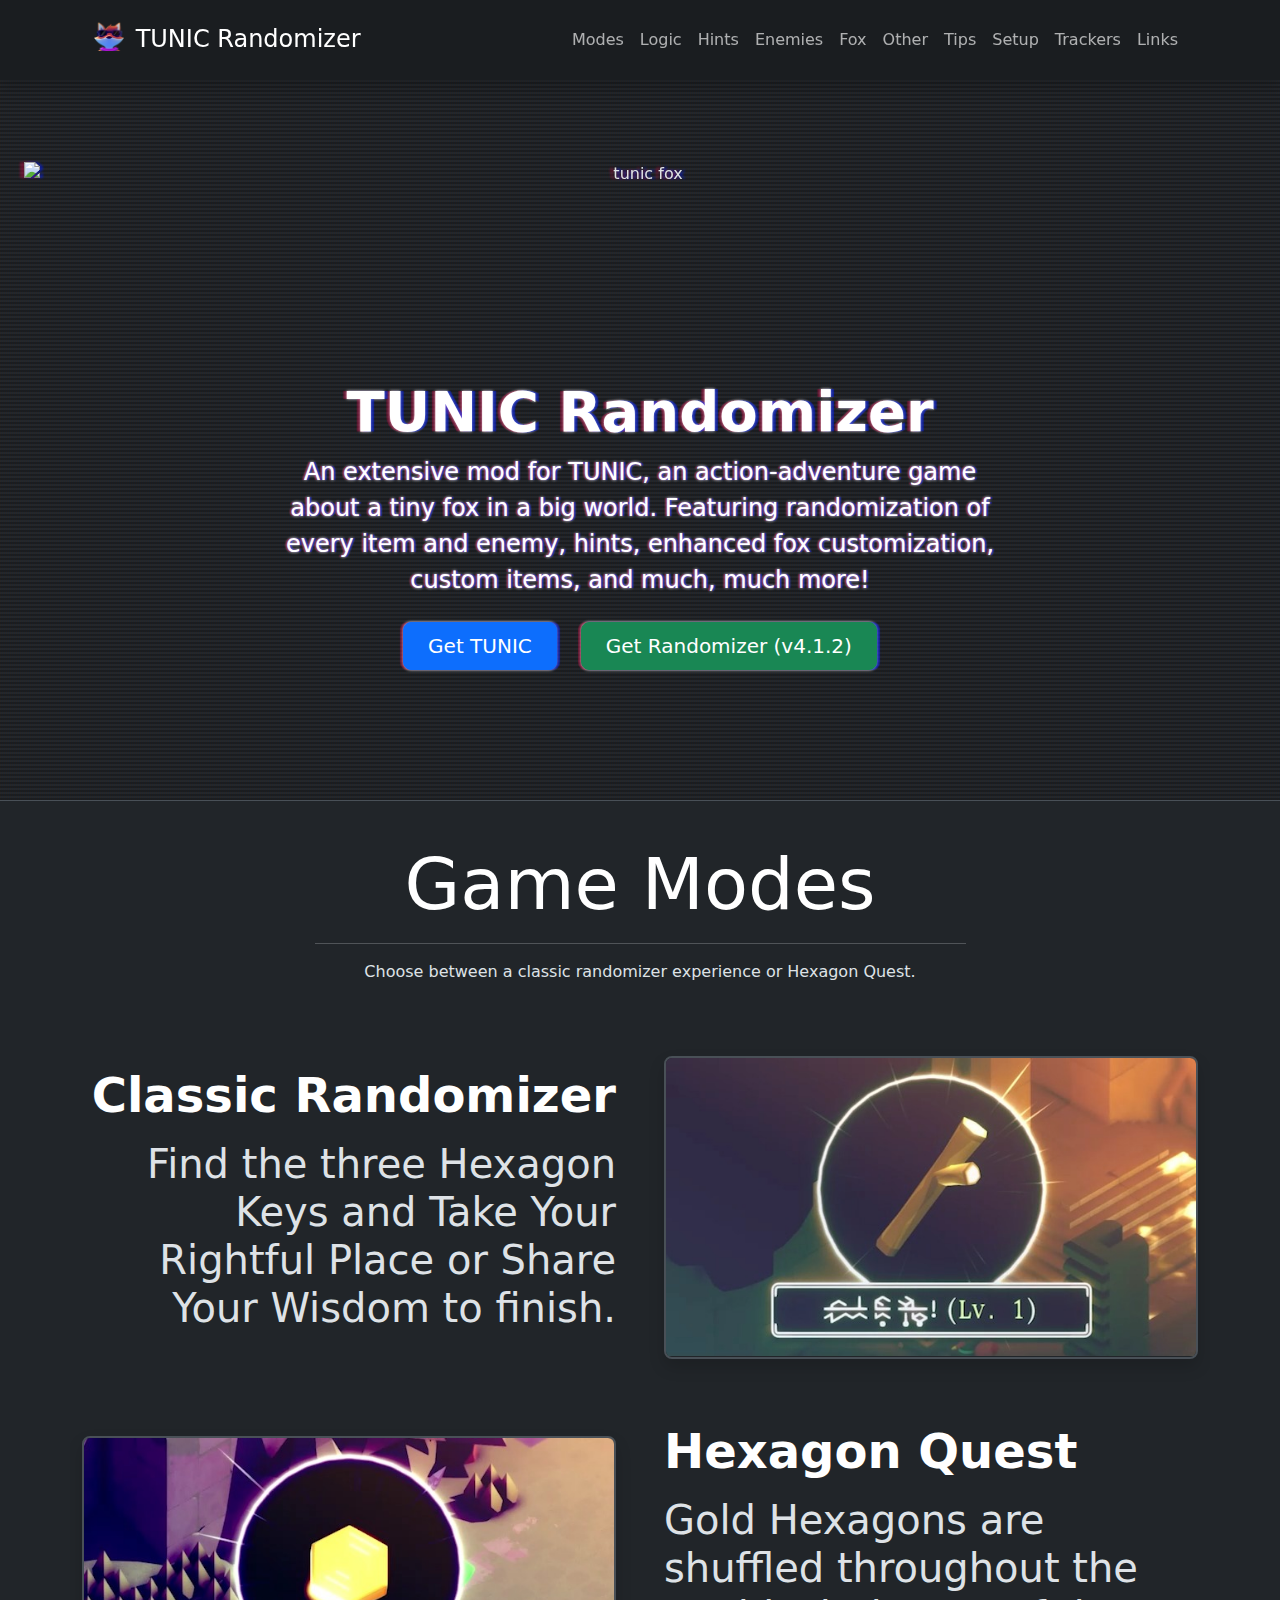
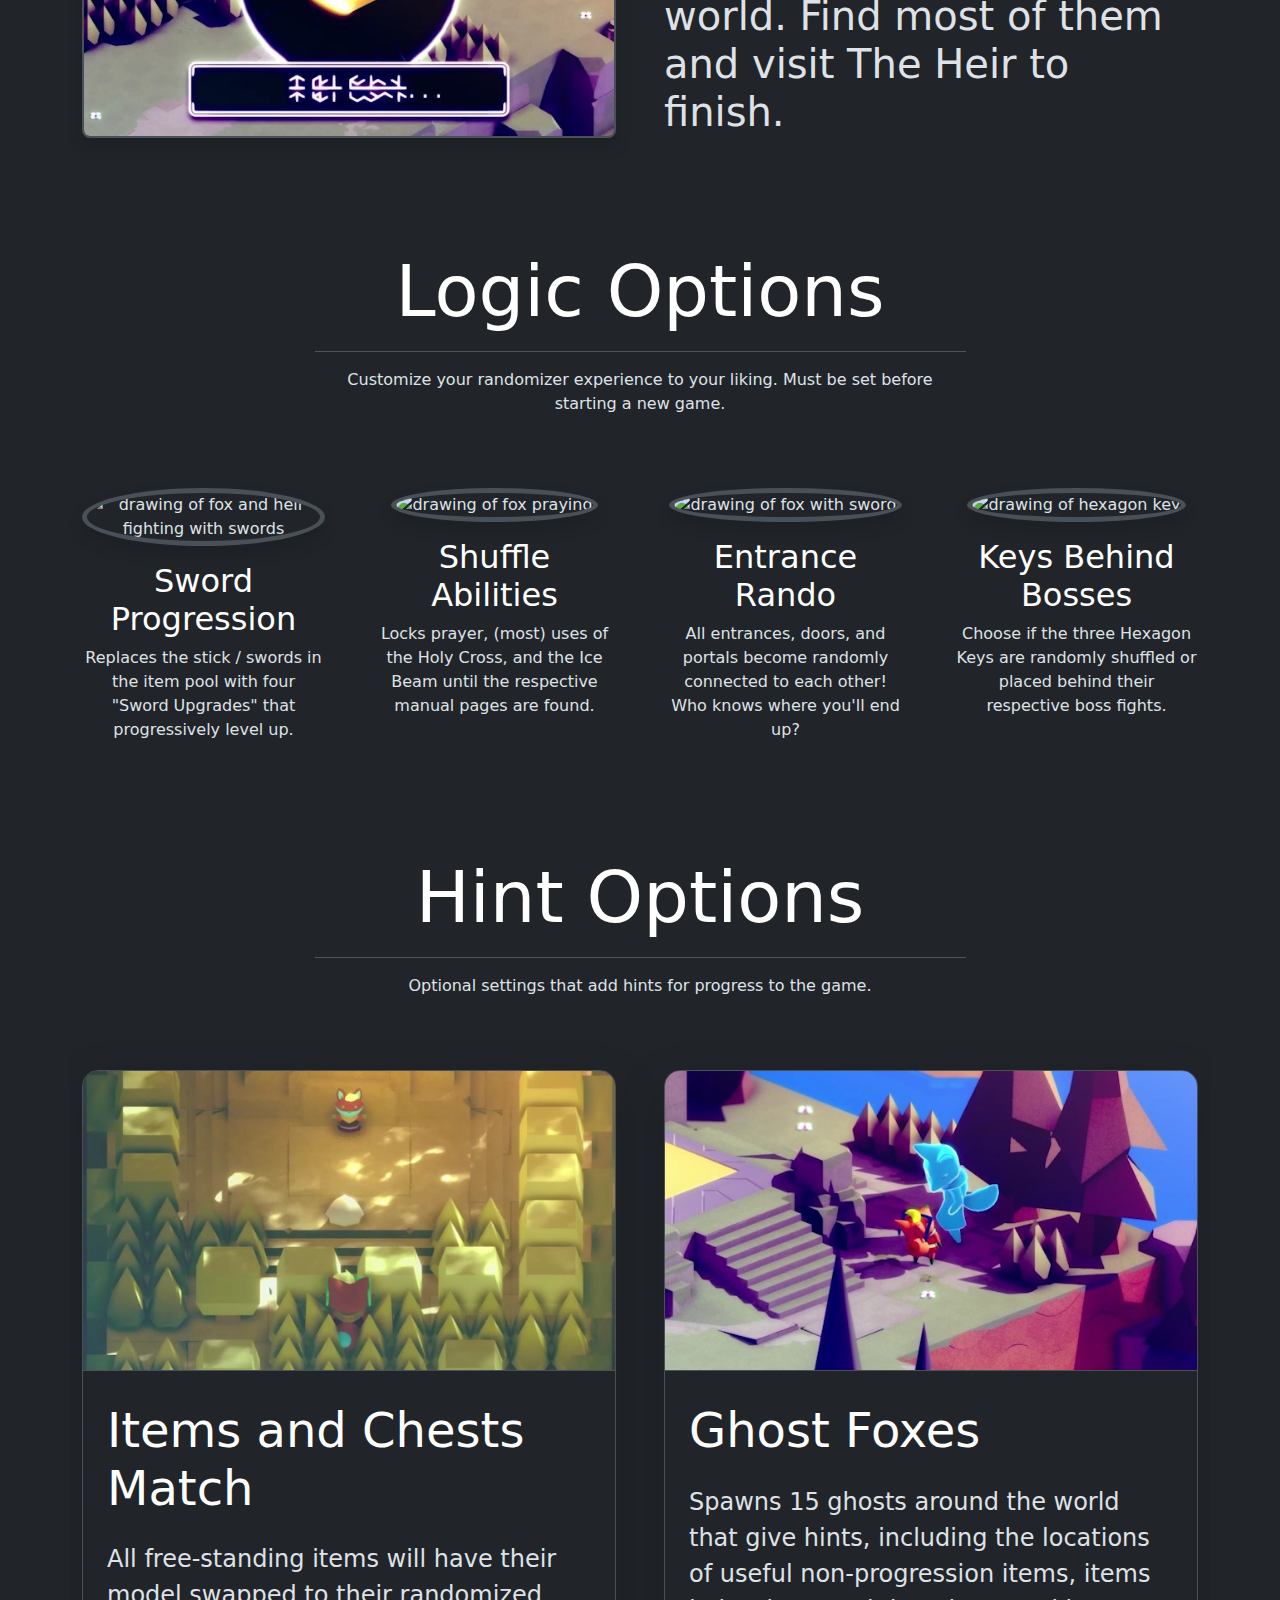
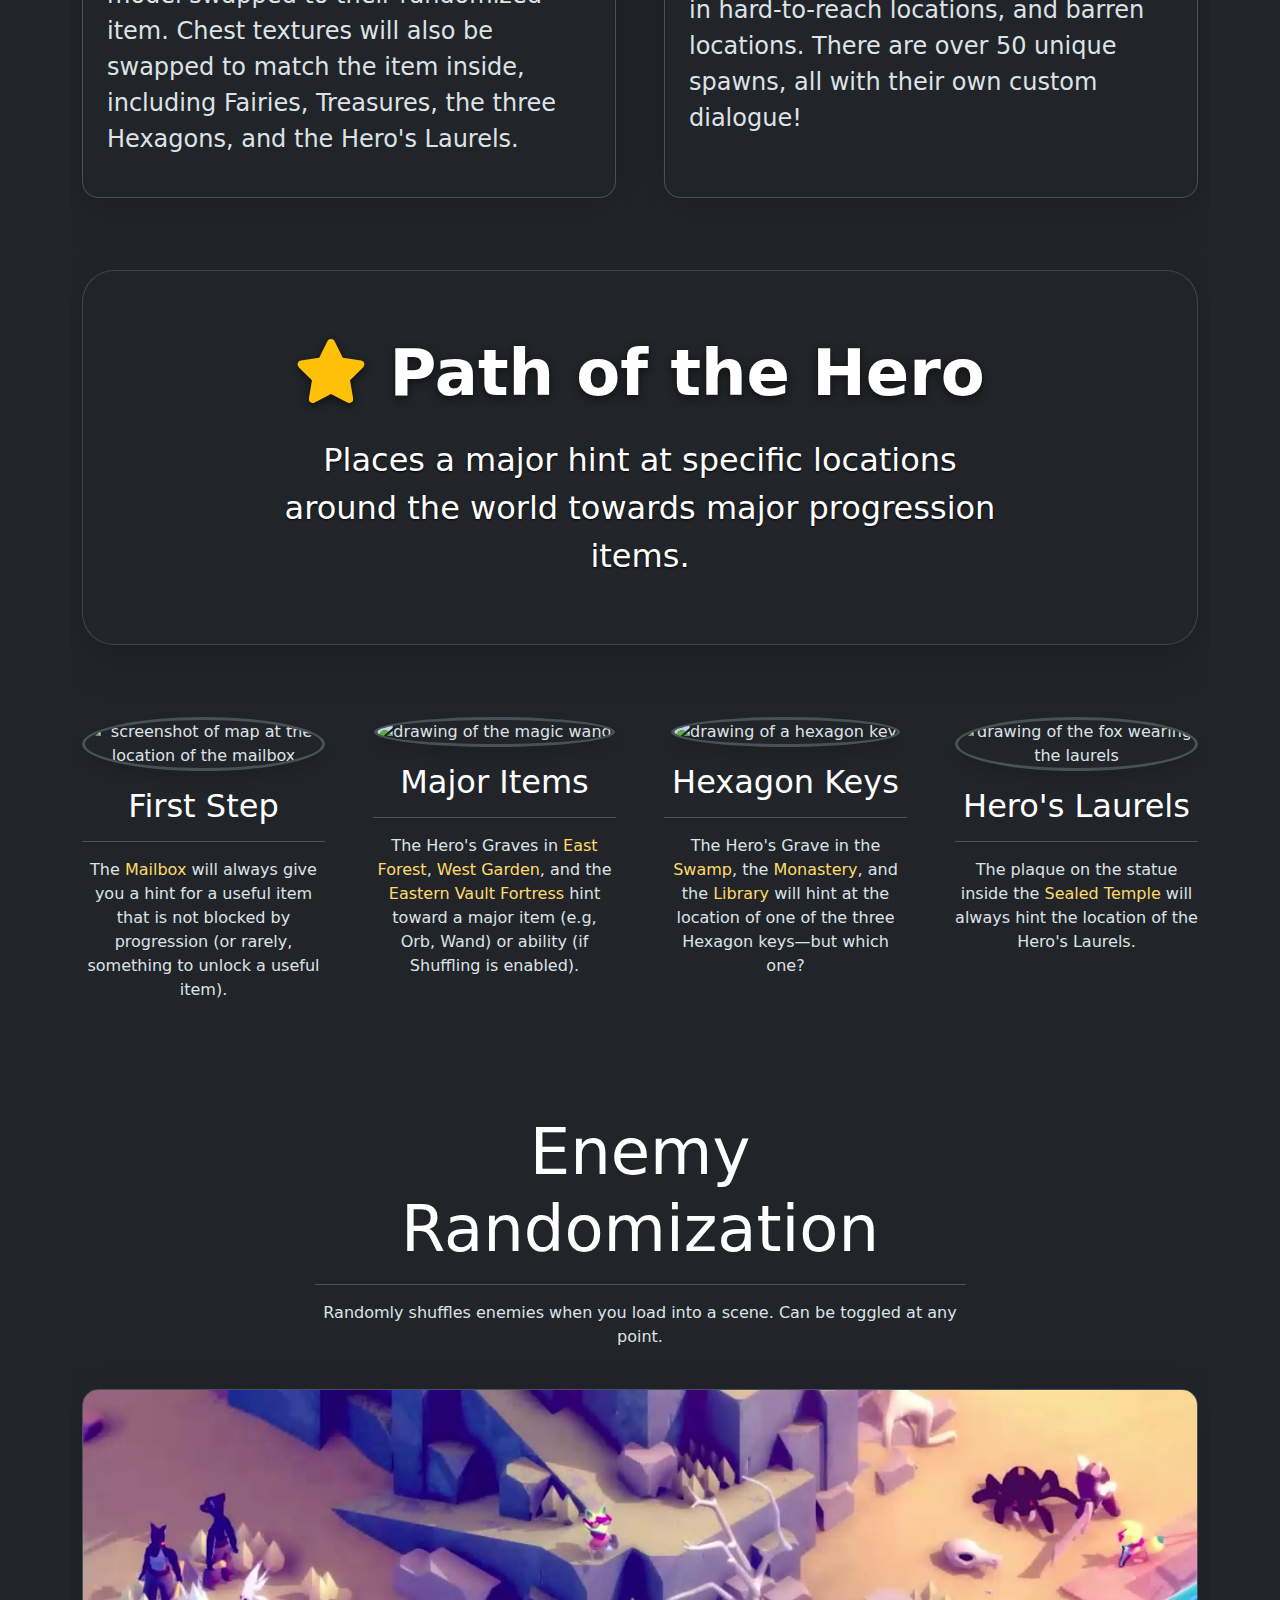
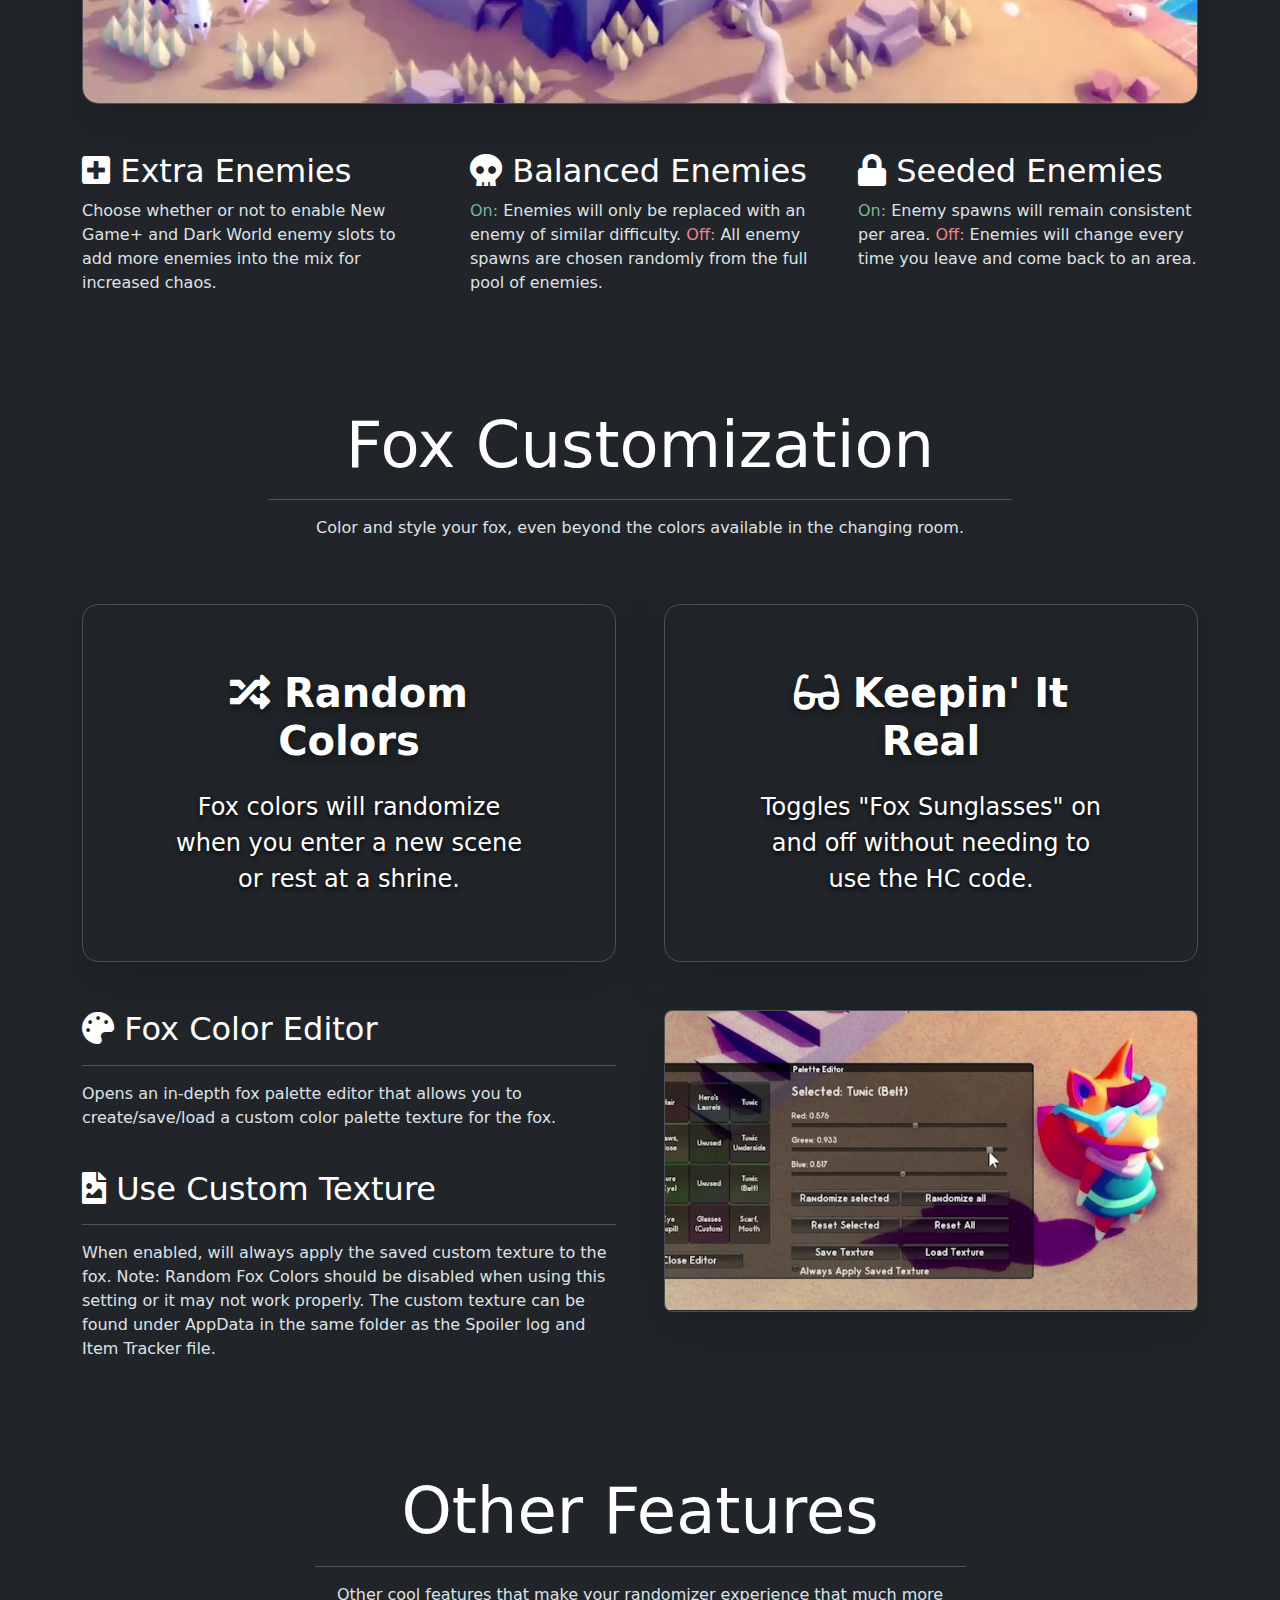
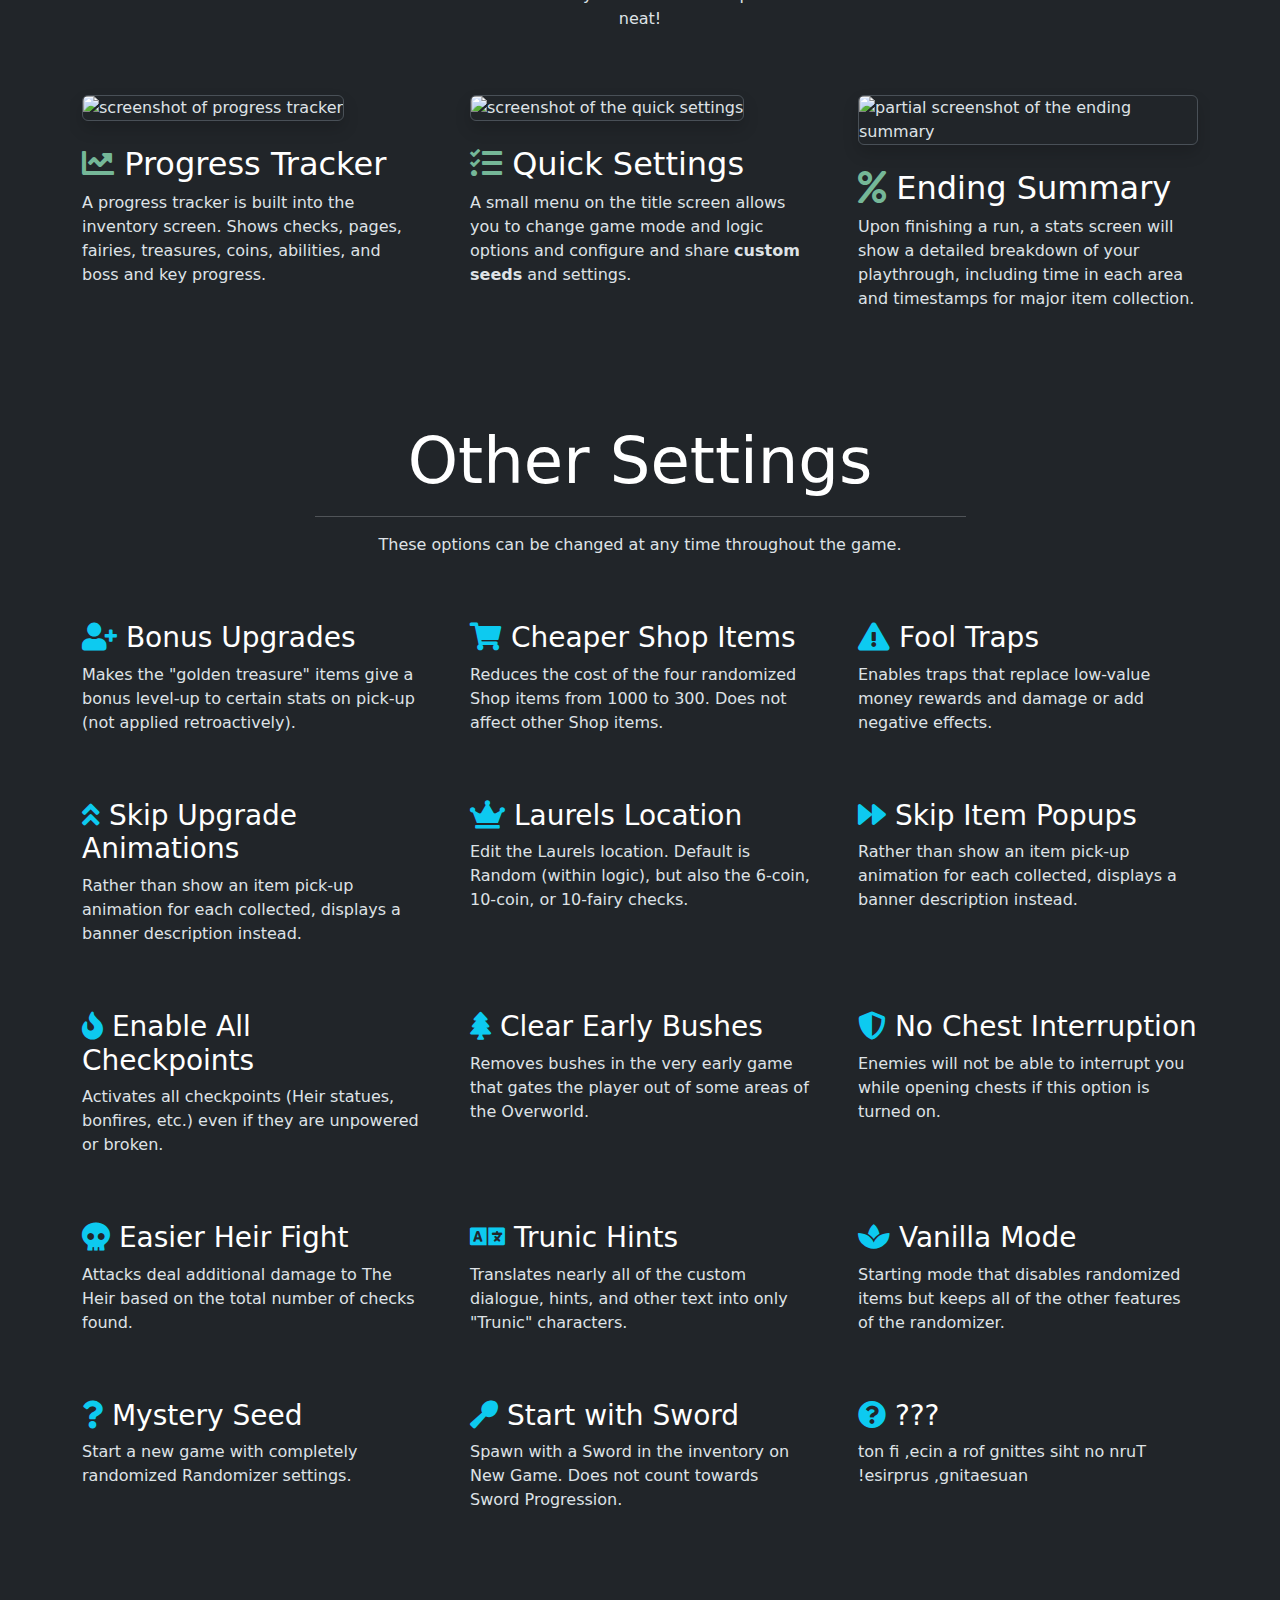
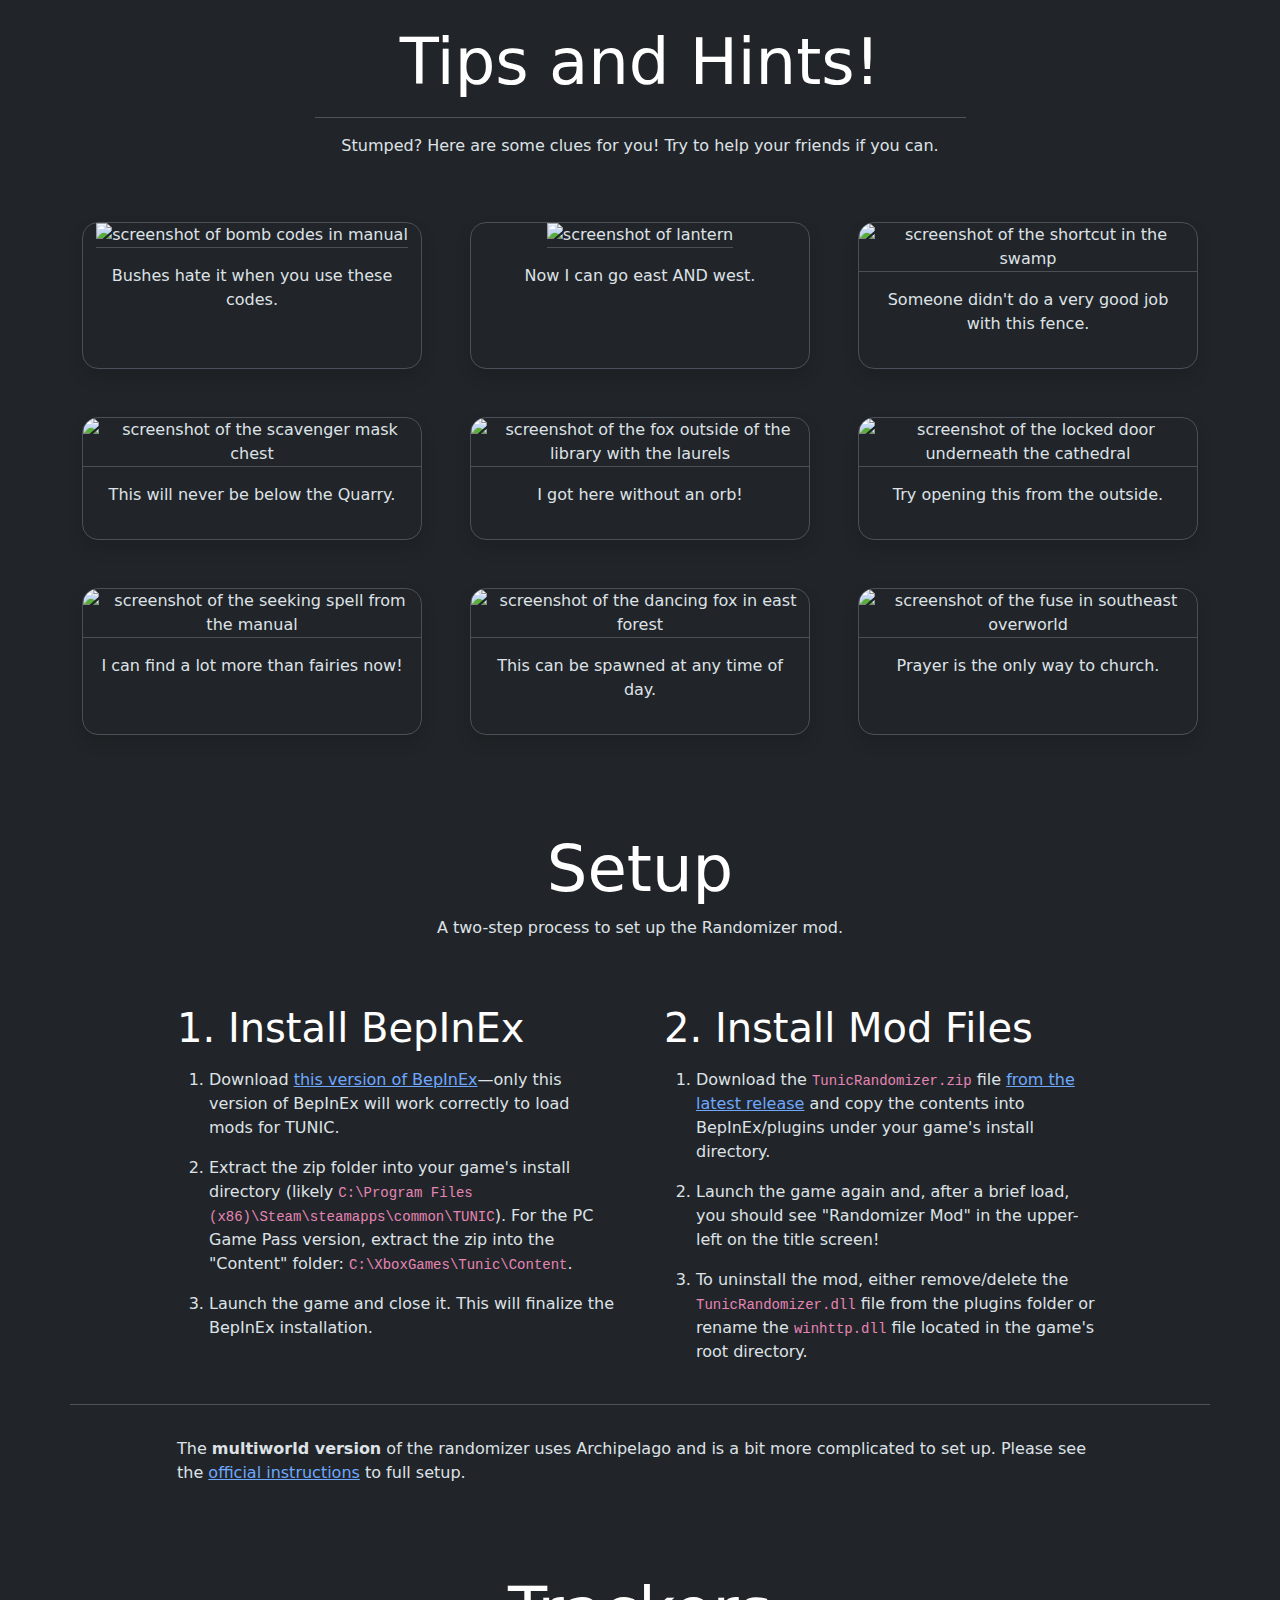
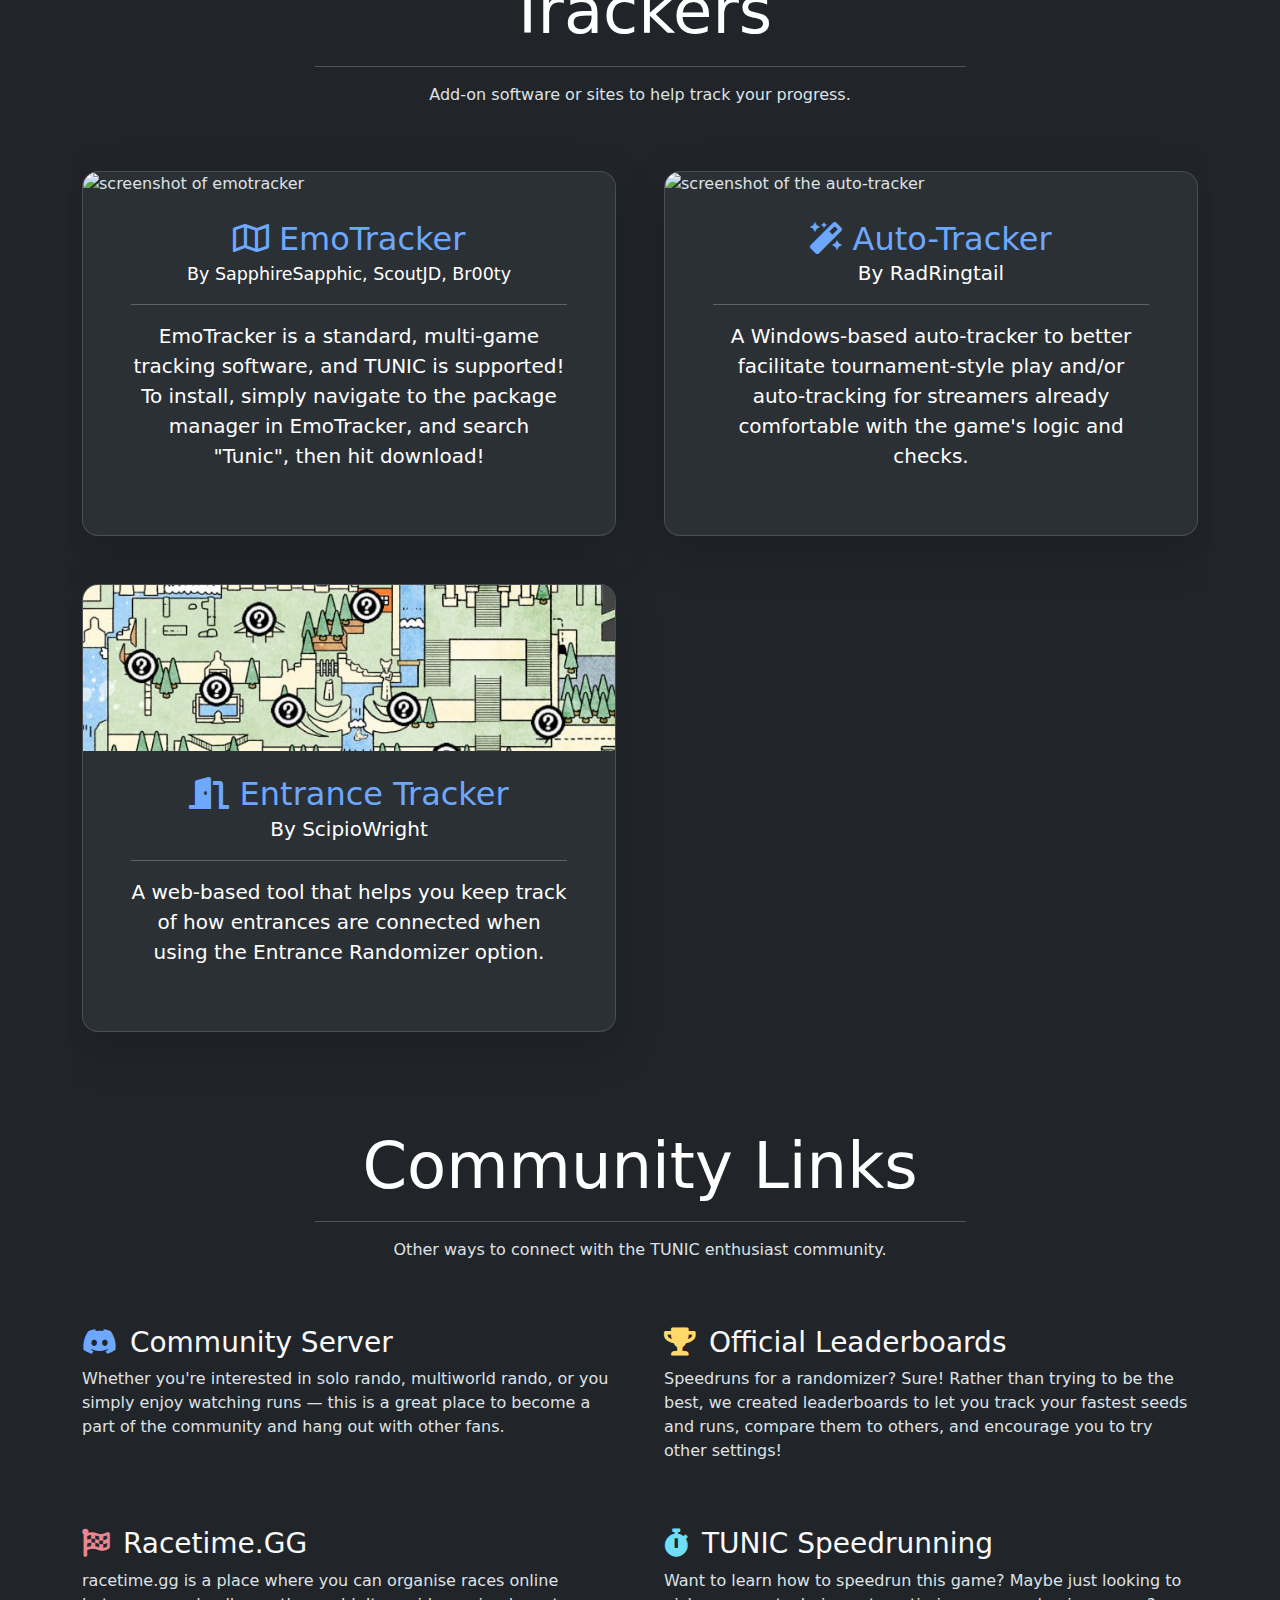
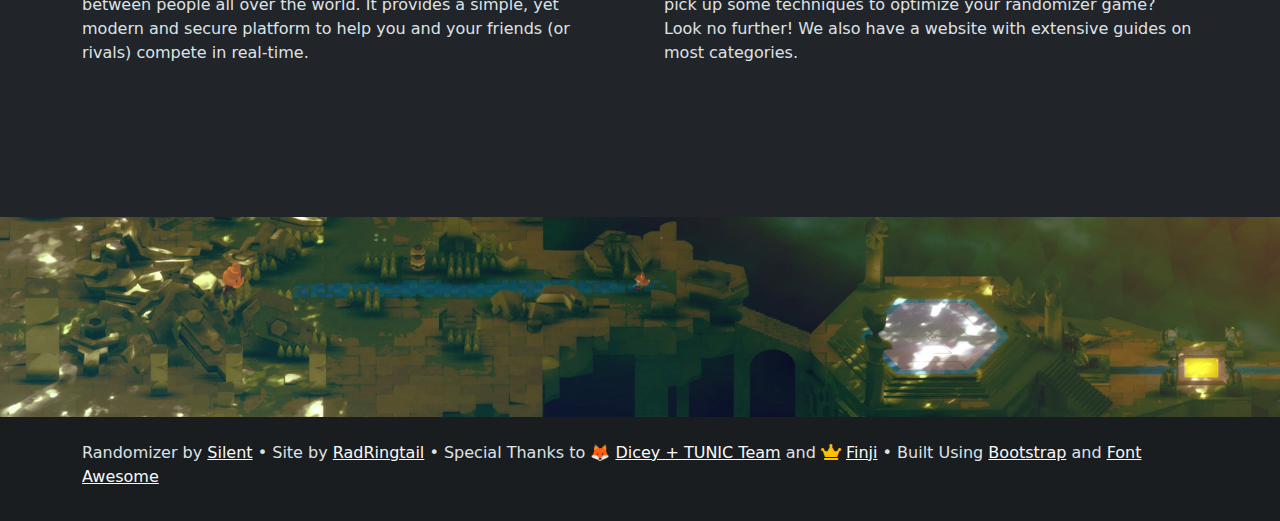
==== commit 11b50069: "version bump (4.1.2)" ====
--- a/index.htm
+++ b/index.htm
@@ -112,7 +112,7 @@
                 <div class="d-grid gap-2 d-flex justify-content-center mb-5">
                     <a href="https://tunicgame.com/" class="btn btn-primary btn-lg px-4 me-sm-3 scanlines-box-strong">Get TUNIC</a>
                     <div class="dropdown">
-                        <a href="https://github.com/silent-destroyer/tunic-randomizer#installation" class="btn btn-success btn-lg px-4 scanlines-box-strong">Get Randomizer (v4.1.1)</a>
+                        <a href="https://github.com/silent-destroyer/tunic-randomizer#installation" class="btn btn-success btn-lg px-4 scanlines-box-strong">Get Randomizer (v4.1.2)</a>
                     </div>
                 </div>
             </div>
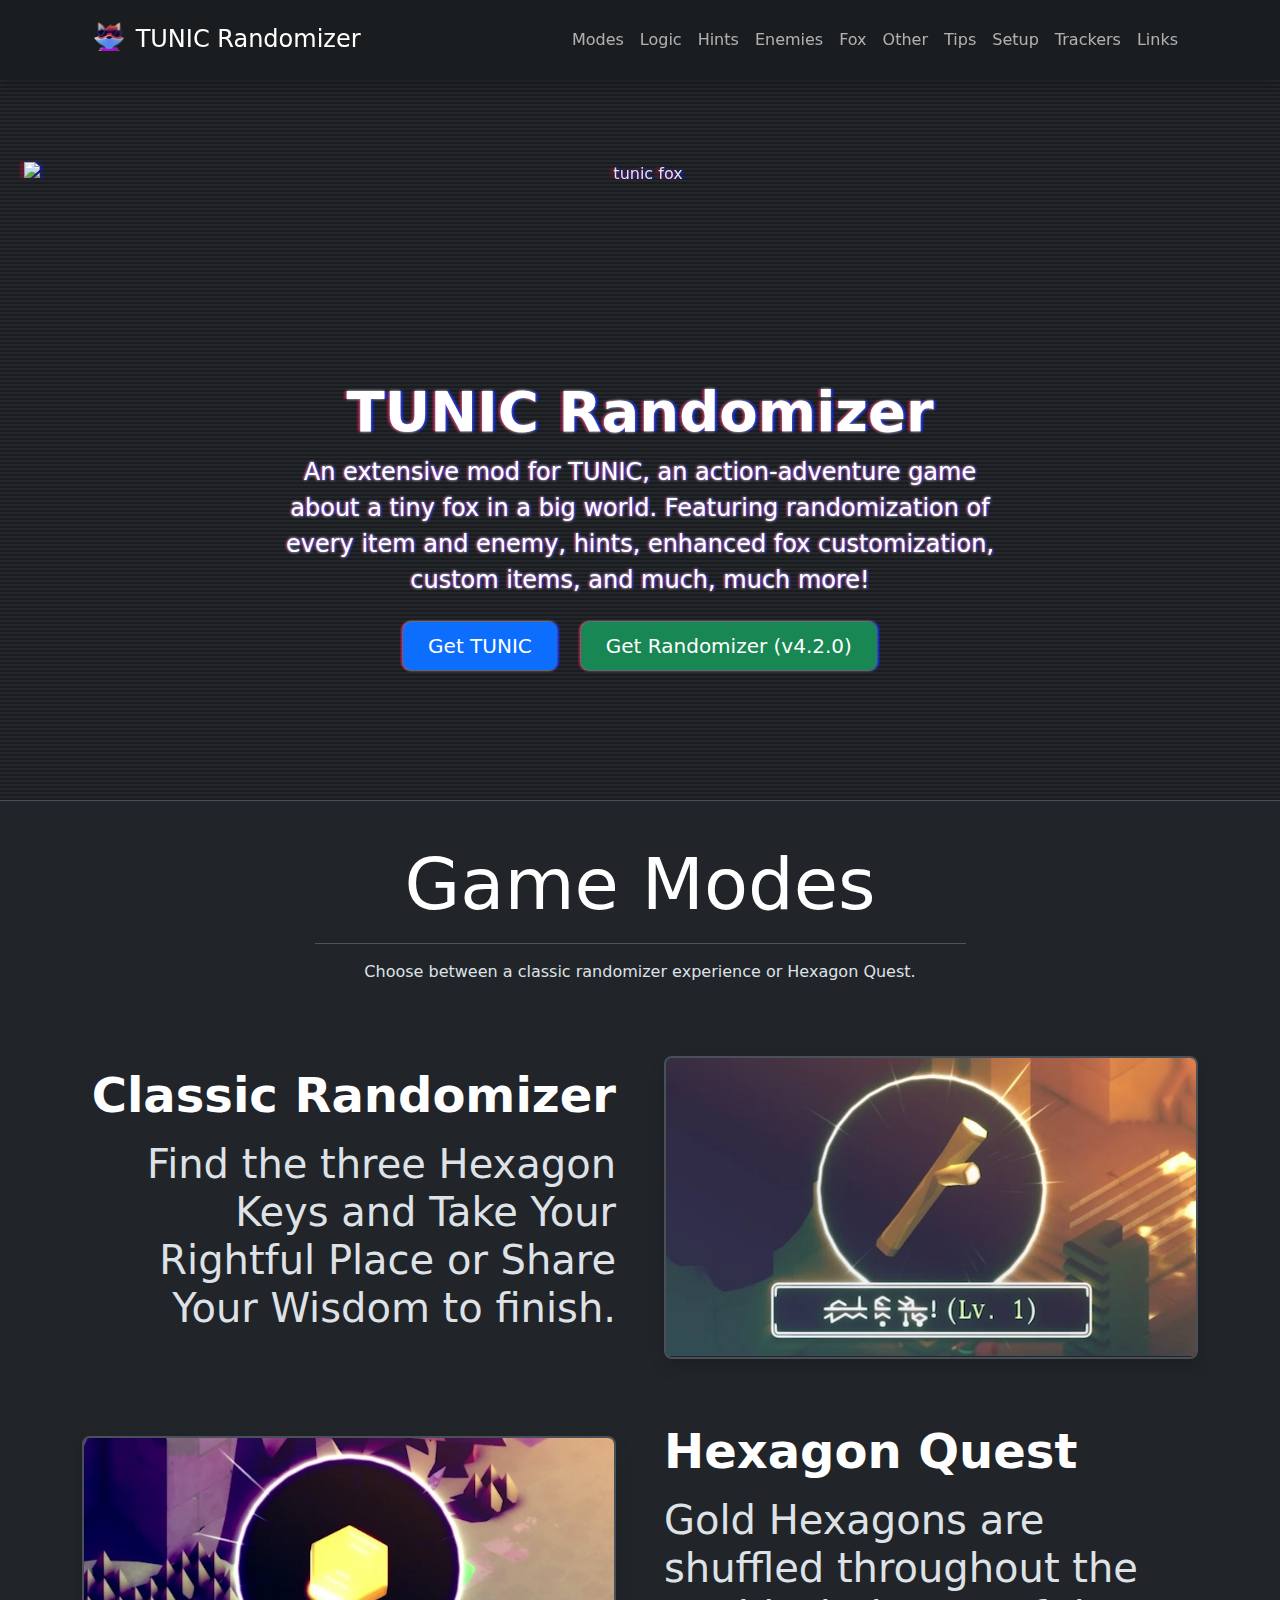
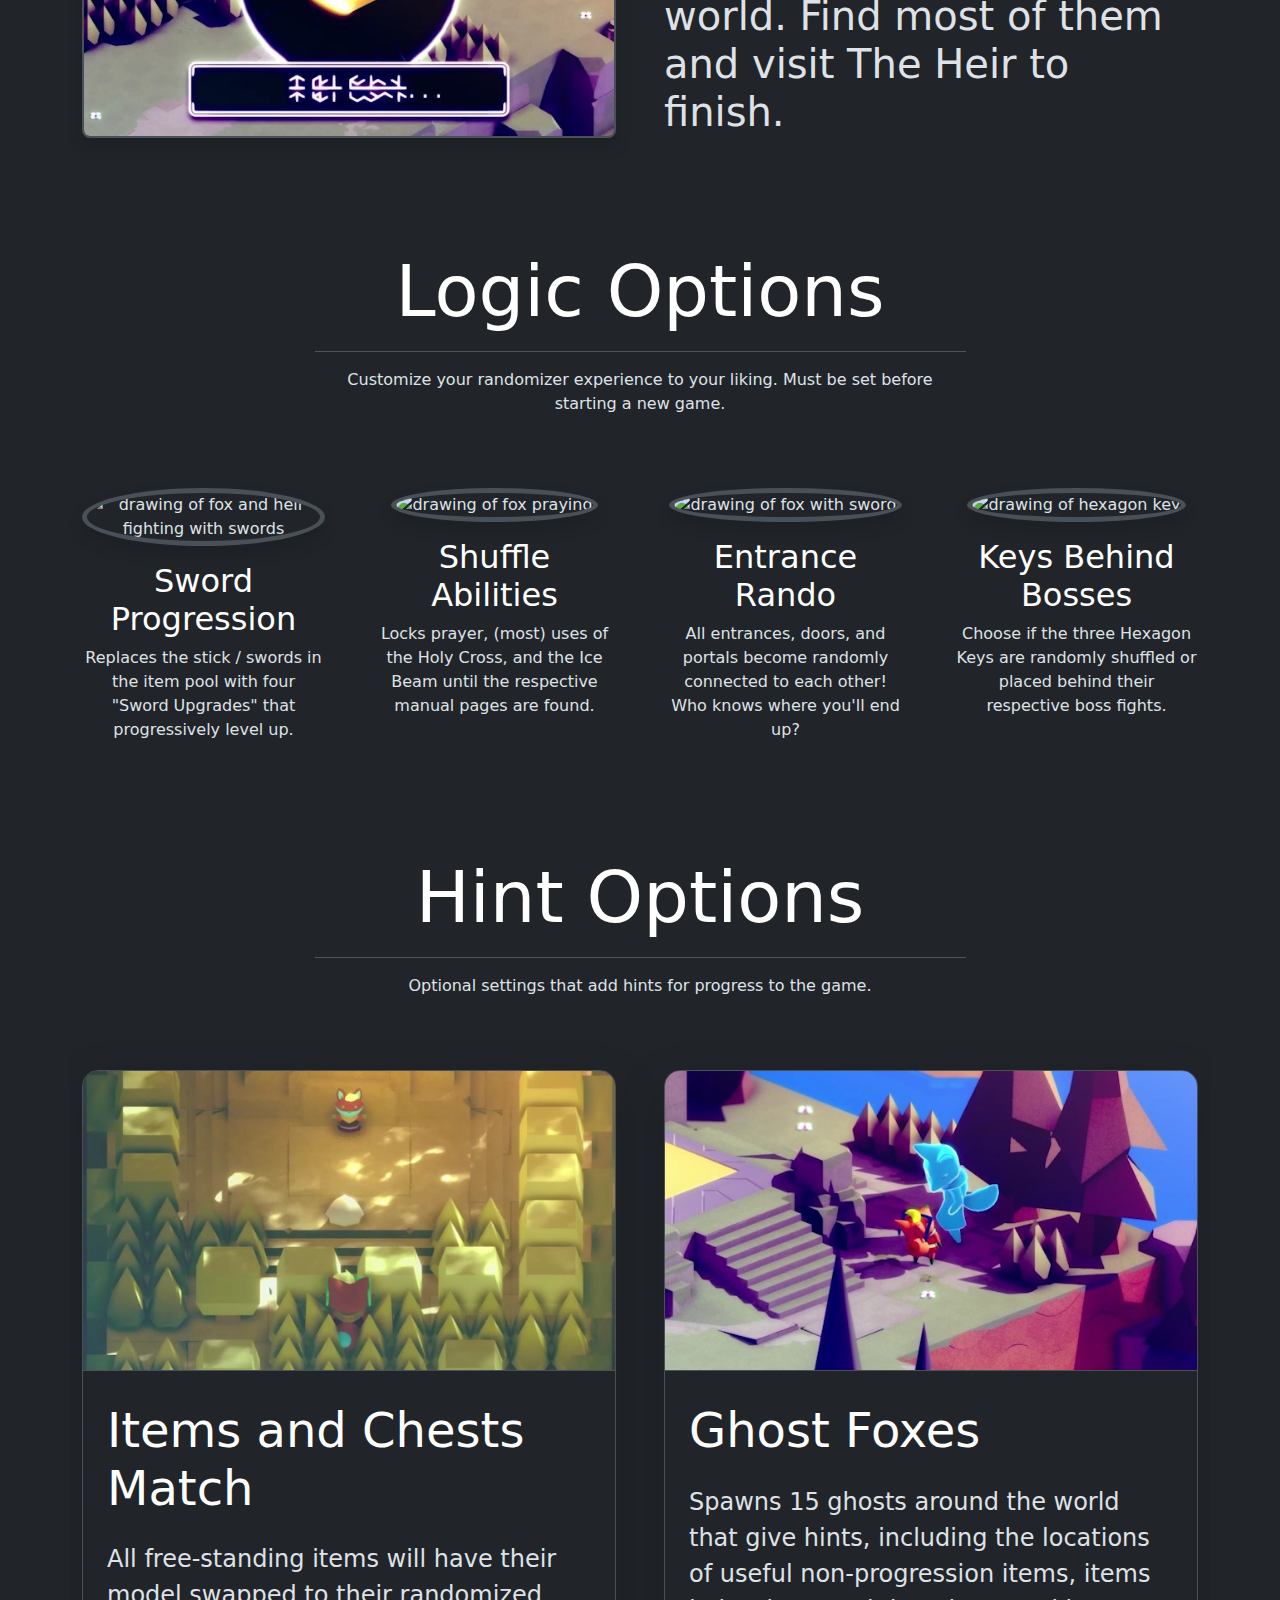
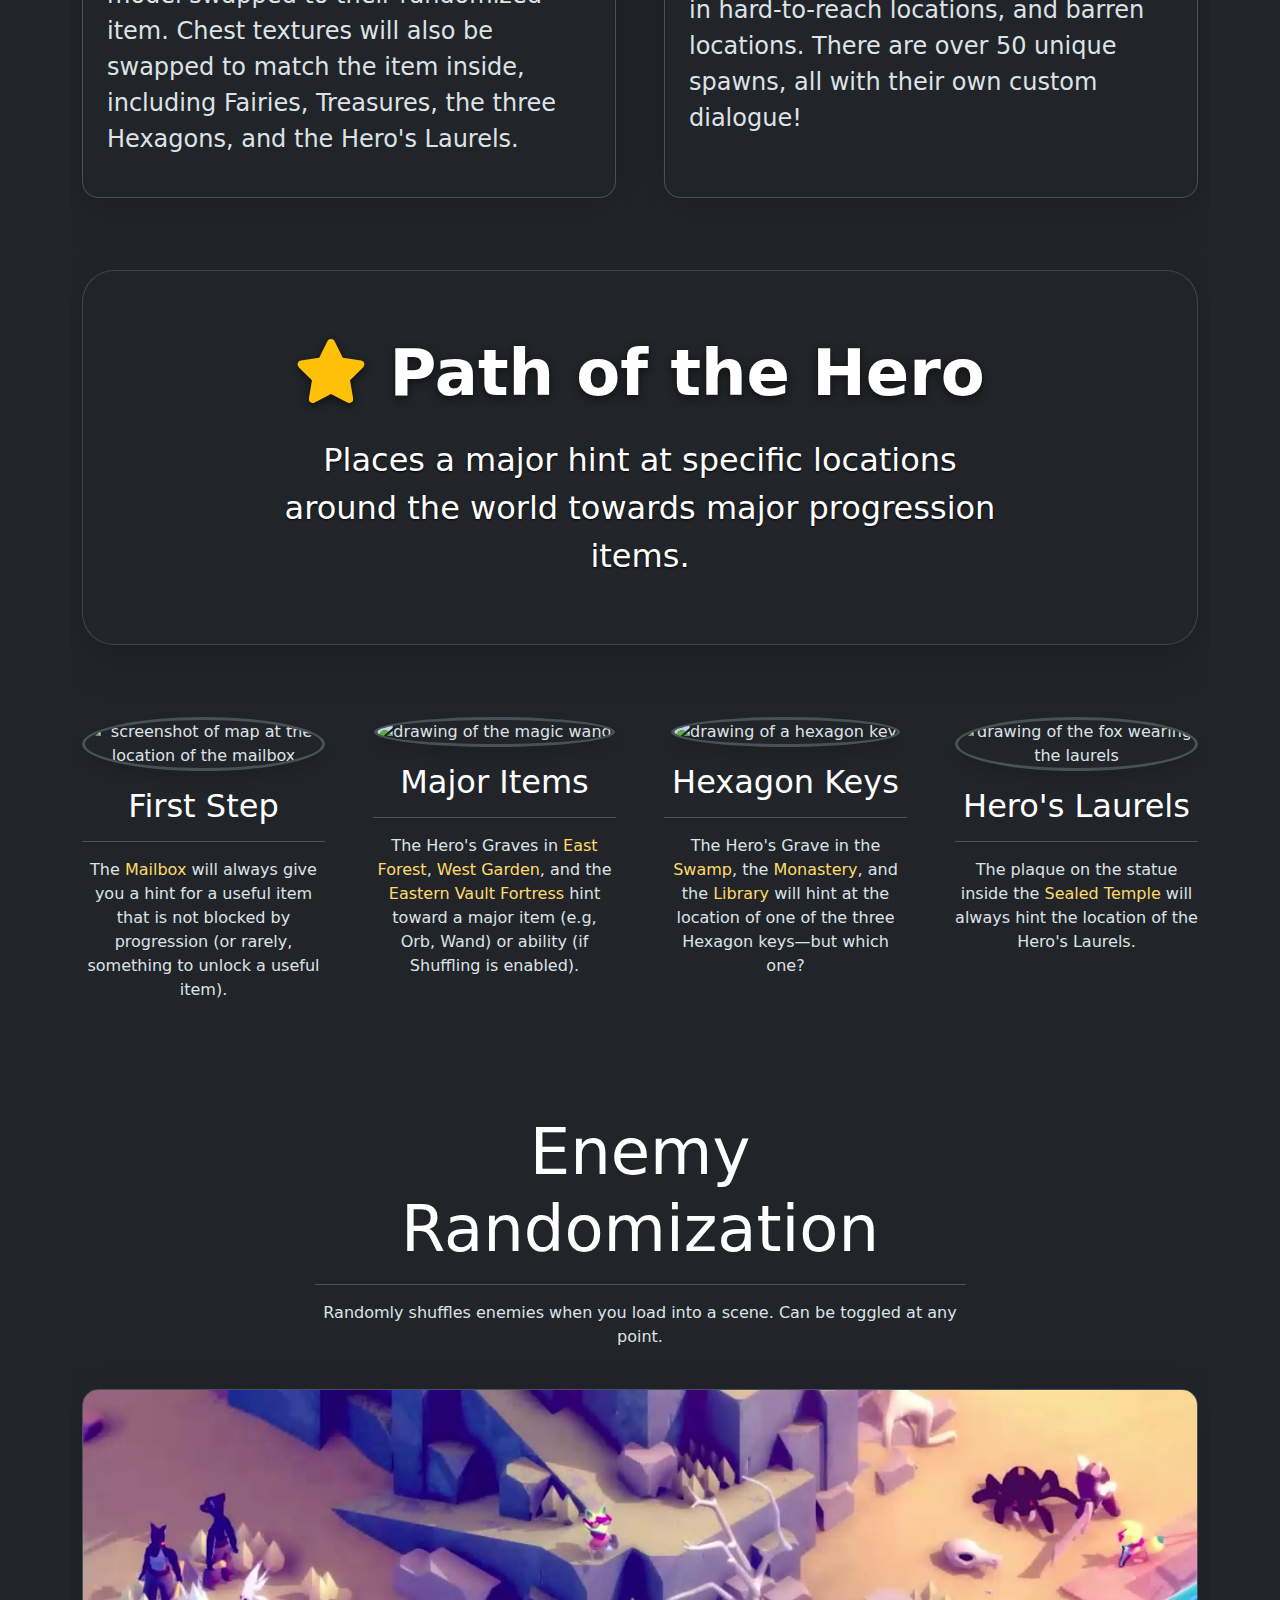
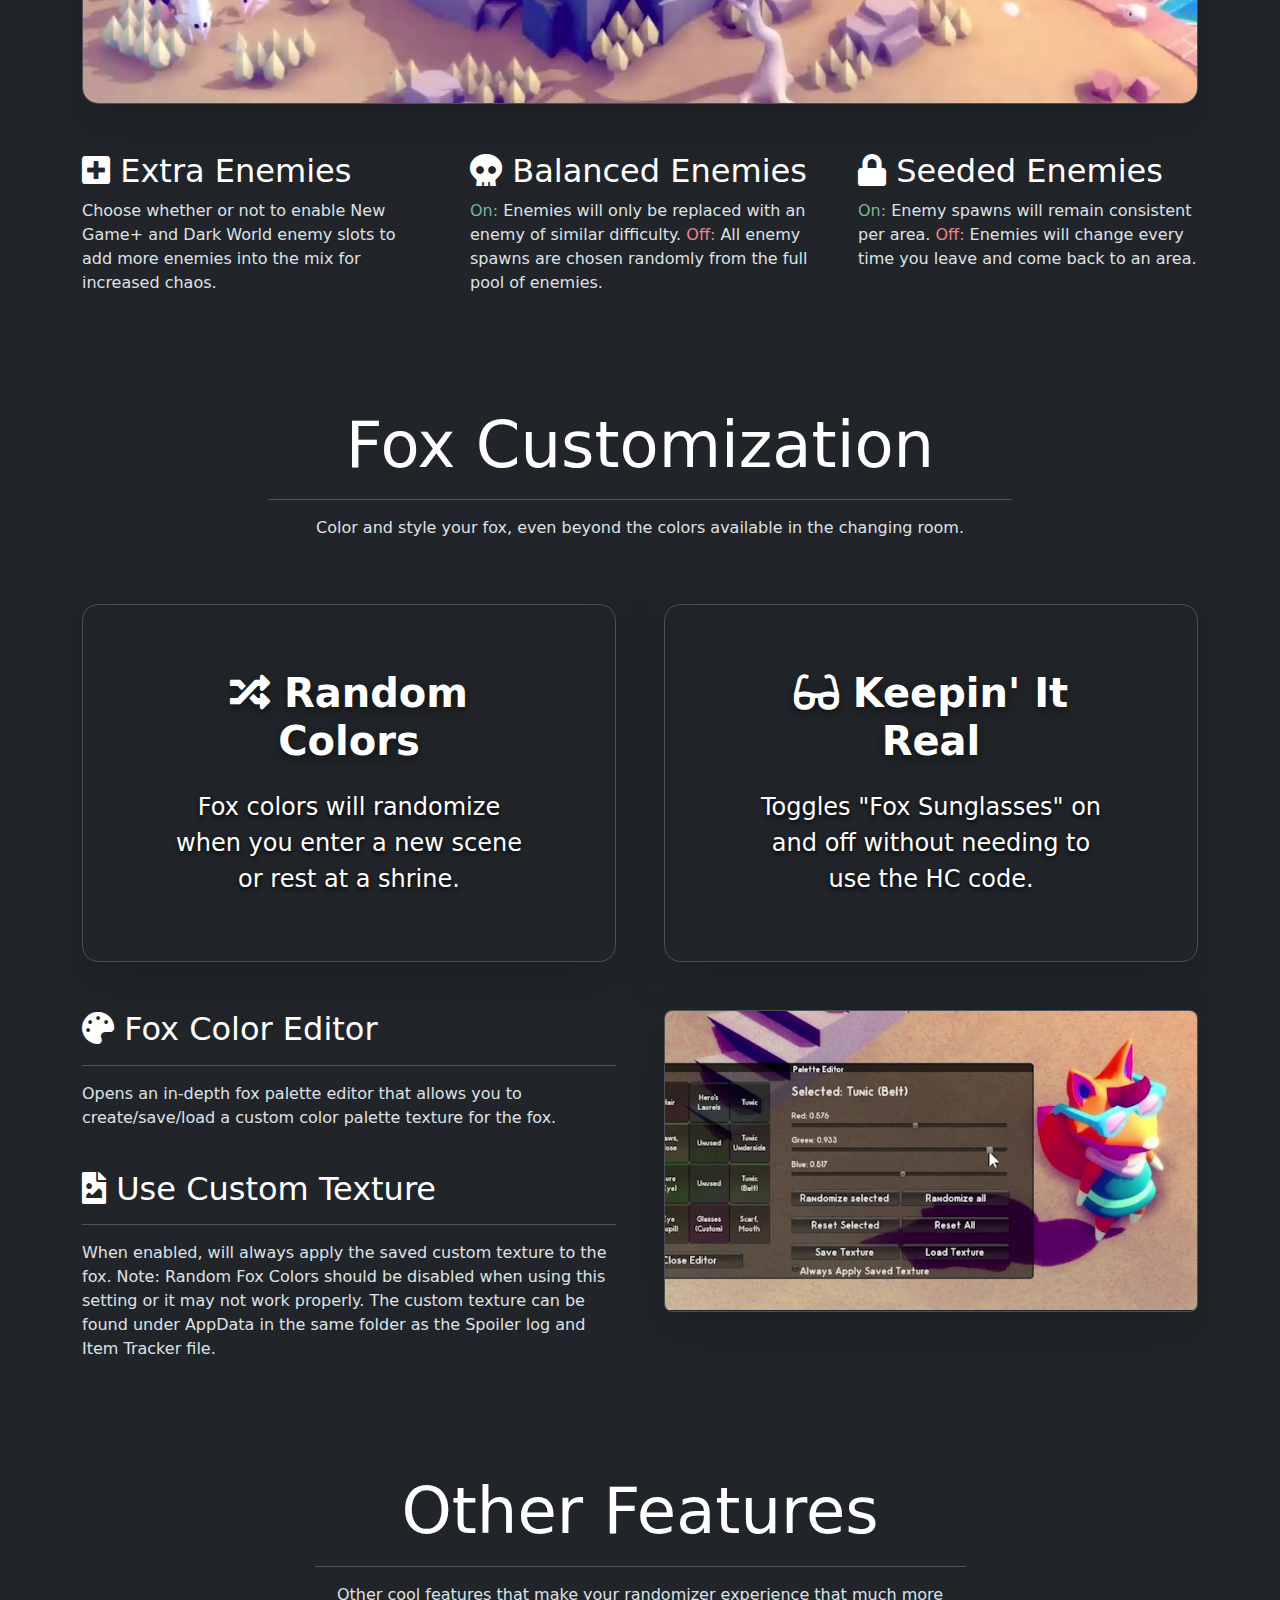
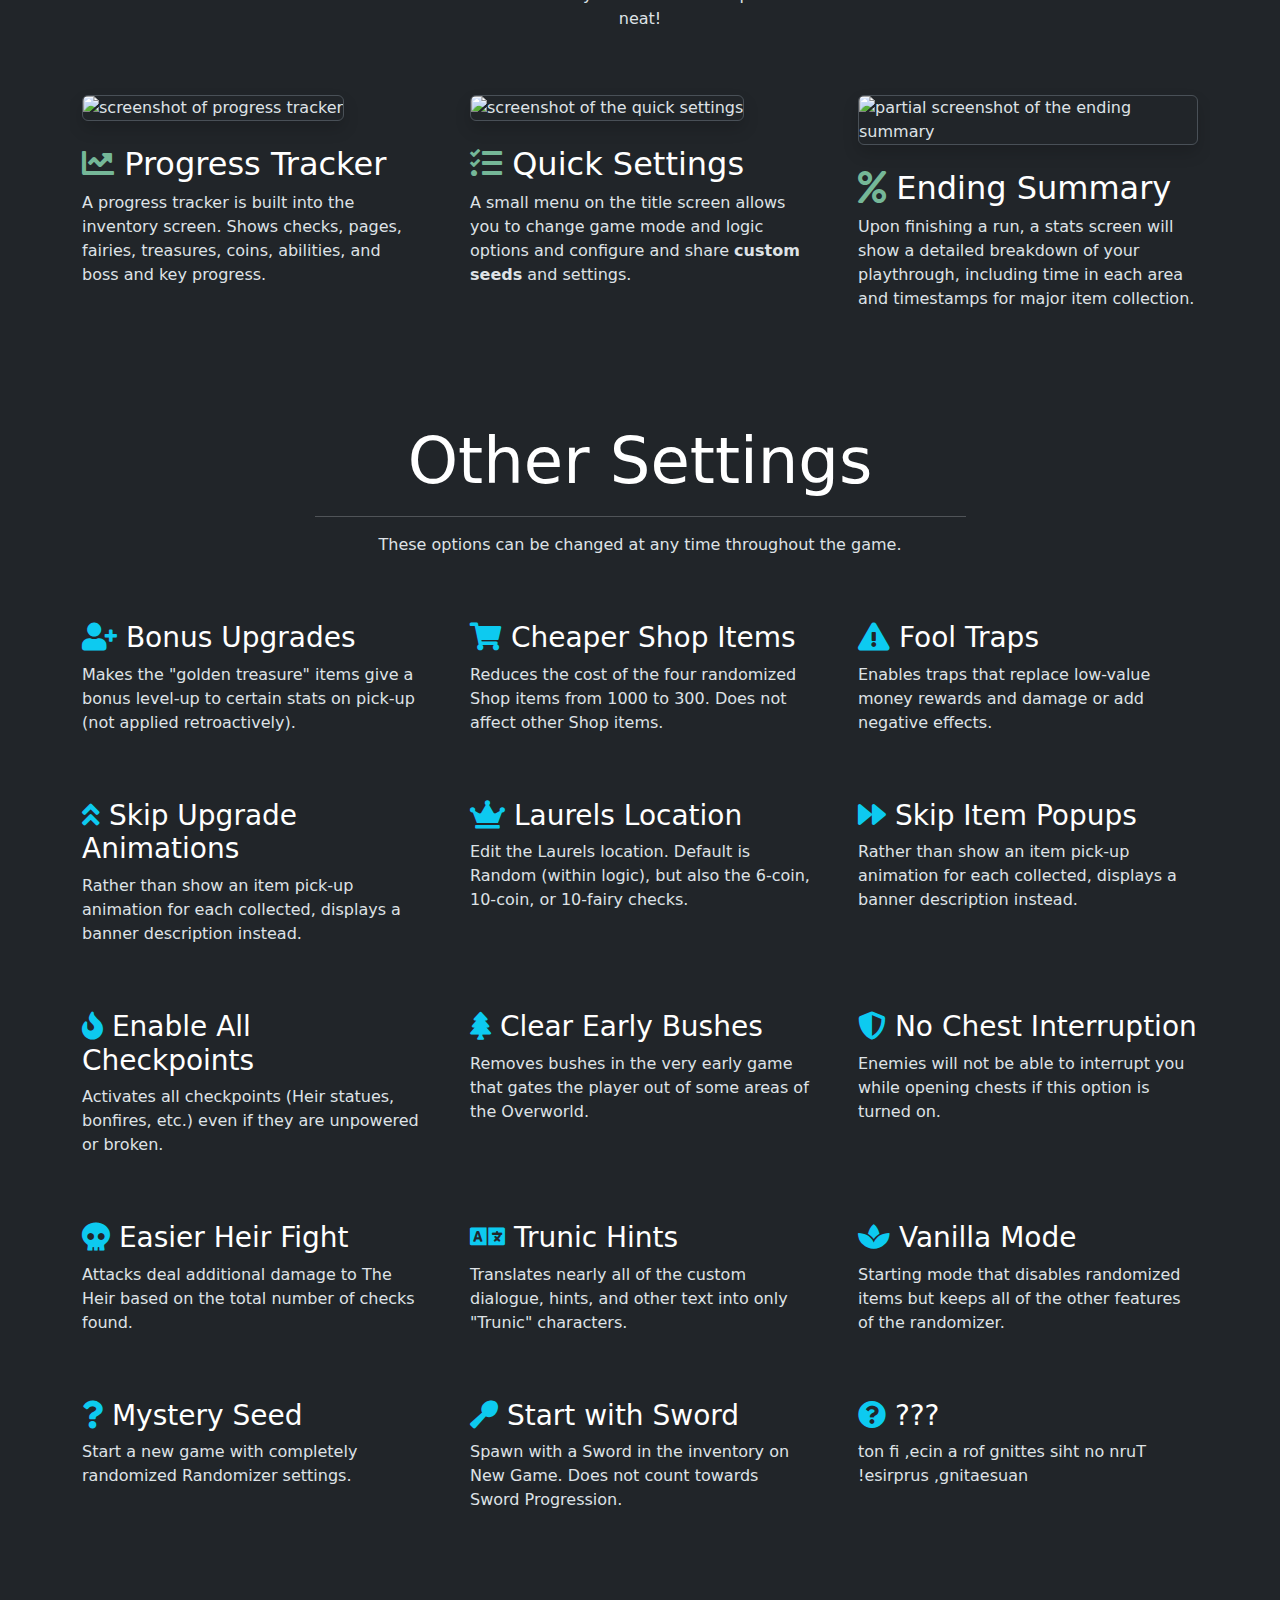
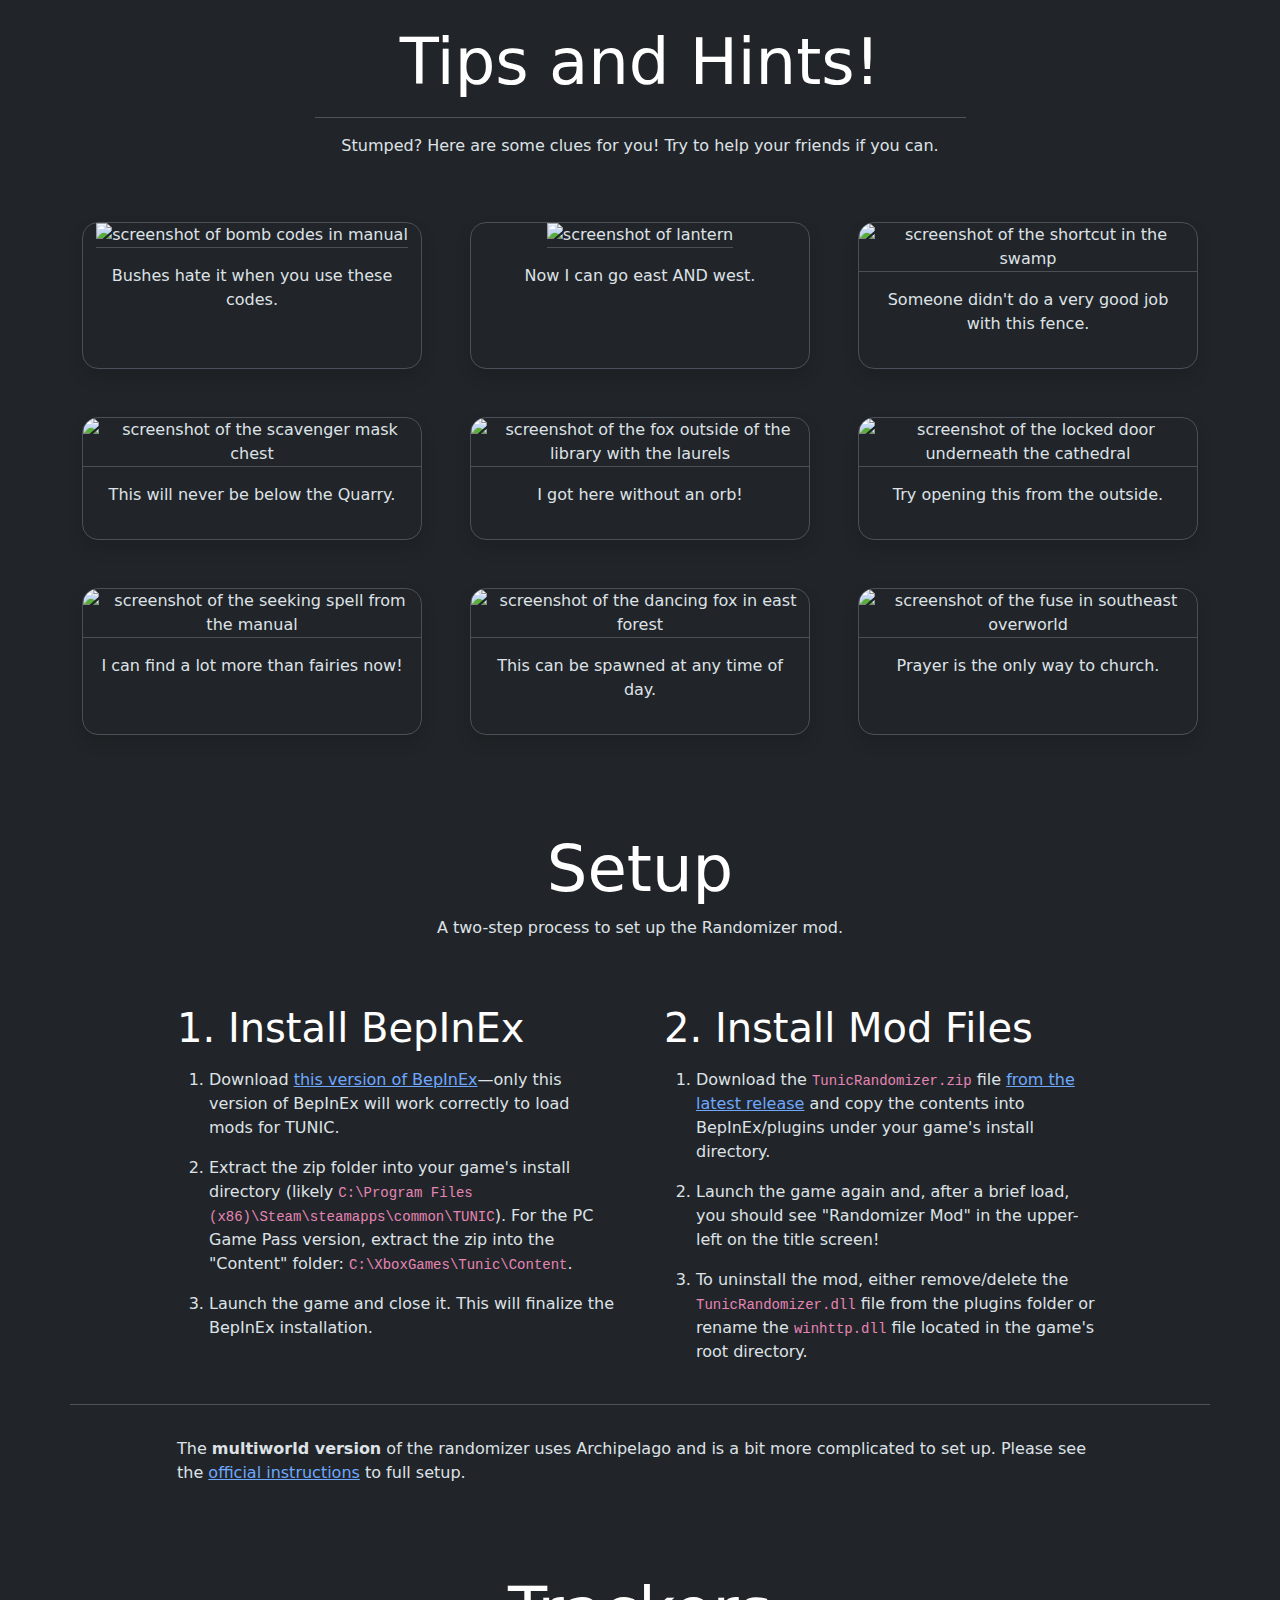
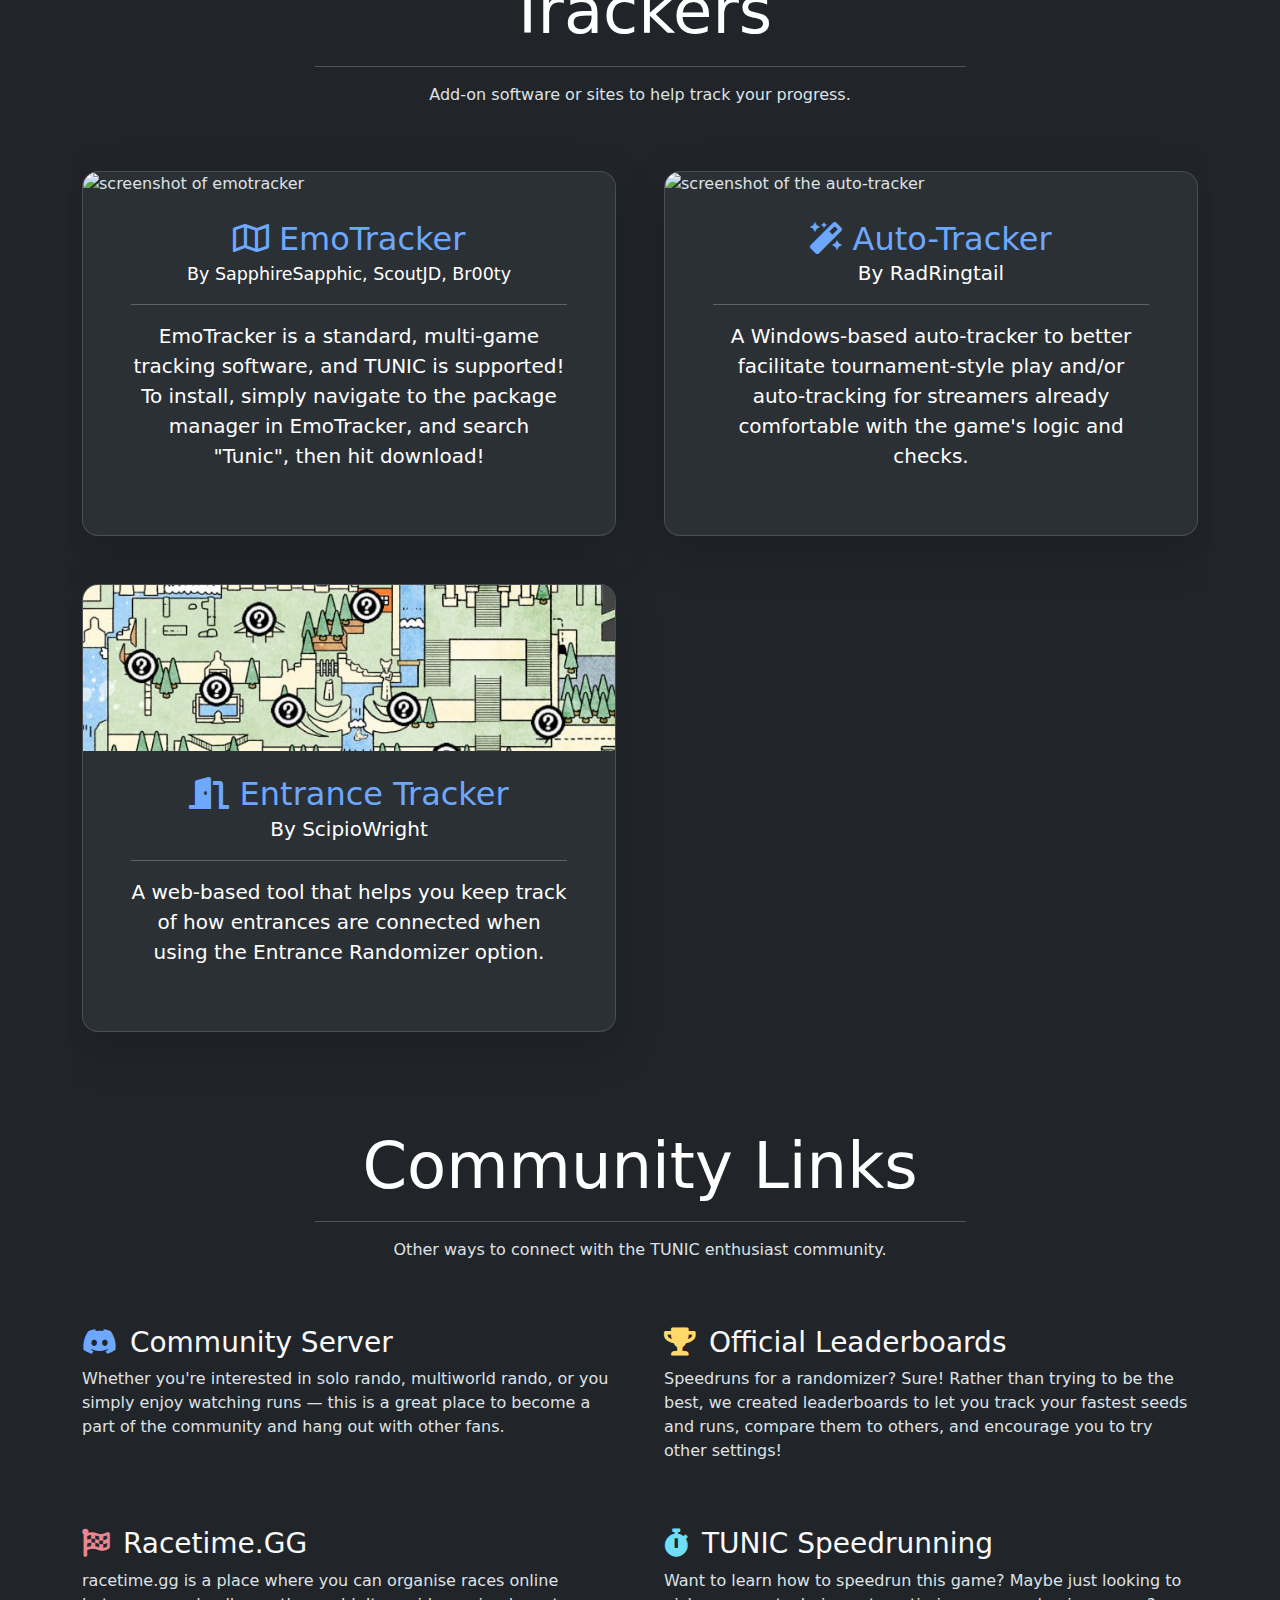
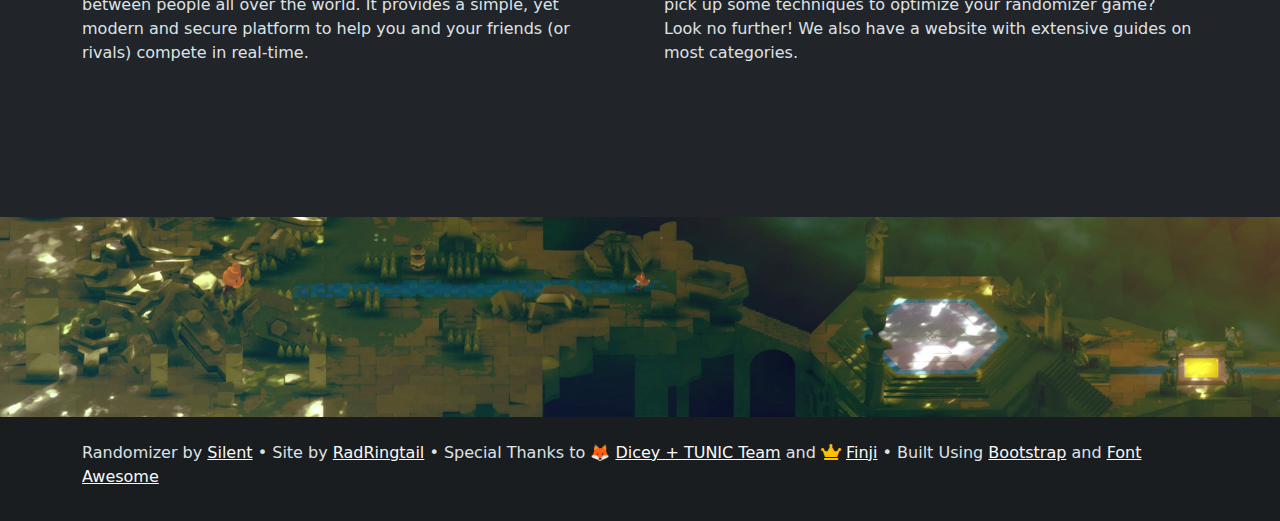
==== commit bb810443: "haha funny version number" ====
--- a/index.htm
+++ b/index.htm
@@ -112,7 +112,7 @@
                 <div class="d-grid gap-2 d-flex justify-content-center mb-5">
                     <a href="https://tunicgame.com/" class="btn btn-primary btn-lg px-4 me-sm-3 scanlines-box-strong">Get TUNIC</a>
                     <div class="dropdown">
-                        <a href="https://github.com/silent-destroyer/tunic-randomizer#installation" class="btn btn-success btn-lg px-4 scanlines-box-strong">Get Randomizer (v4.1.2)</a>
+                        <a href="https://github.com/silent-destroyer/tunic-randomizer#installation" class="btn btn-success btn-lg px-4 scanlines-box-strong">Get Randomizer (v4.2.0)</a>
                     </div>
                 </div>
             </div>
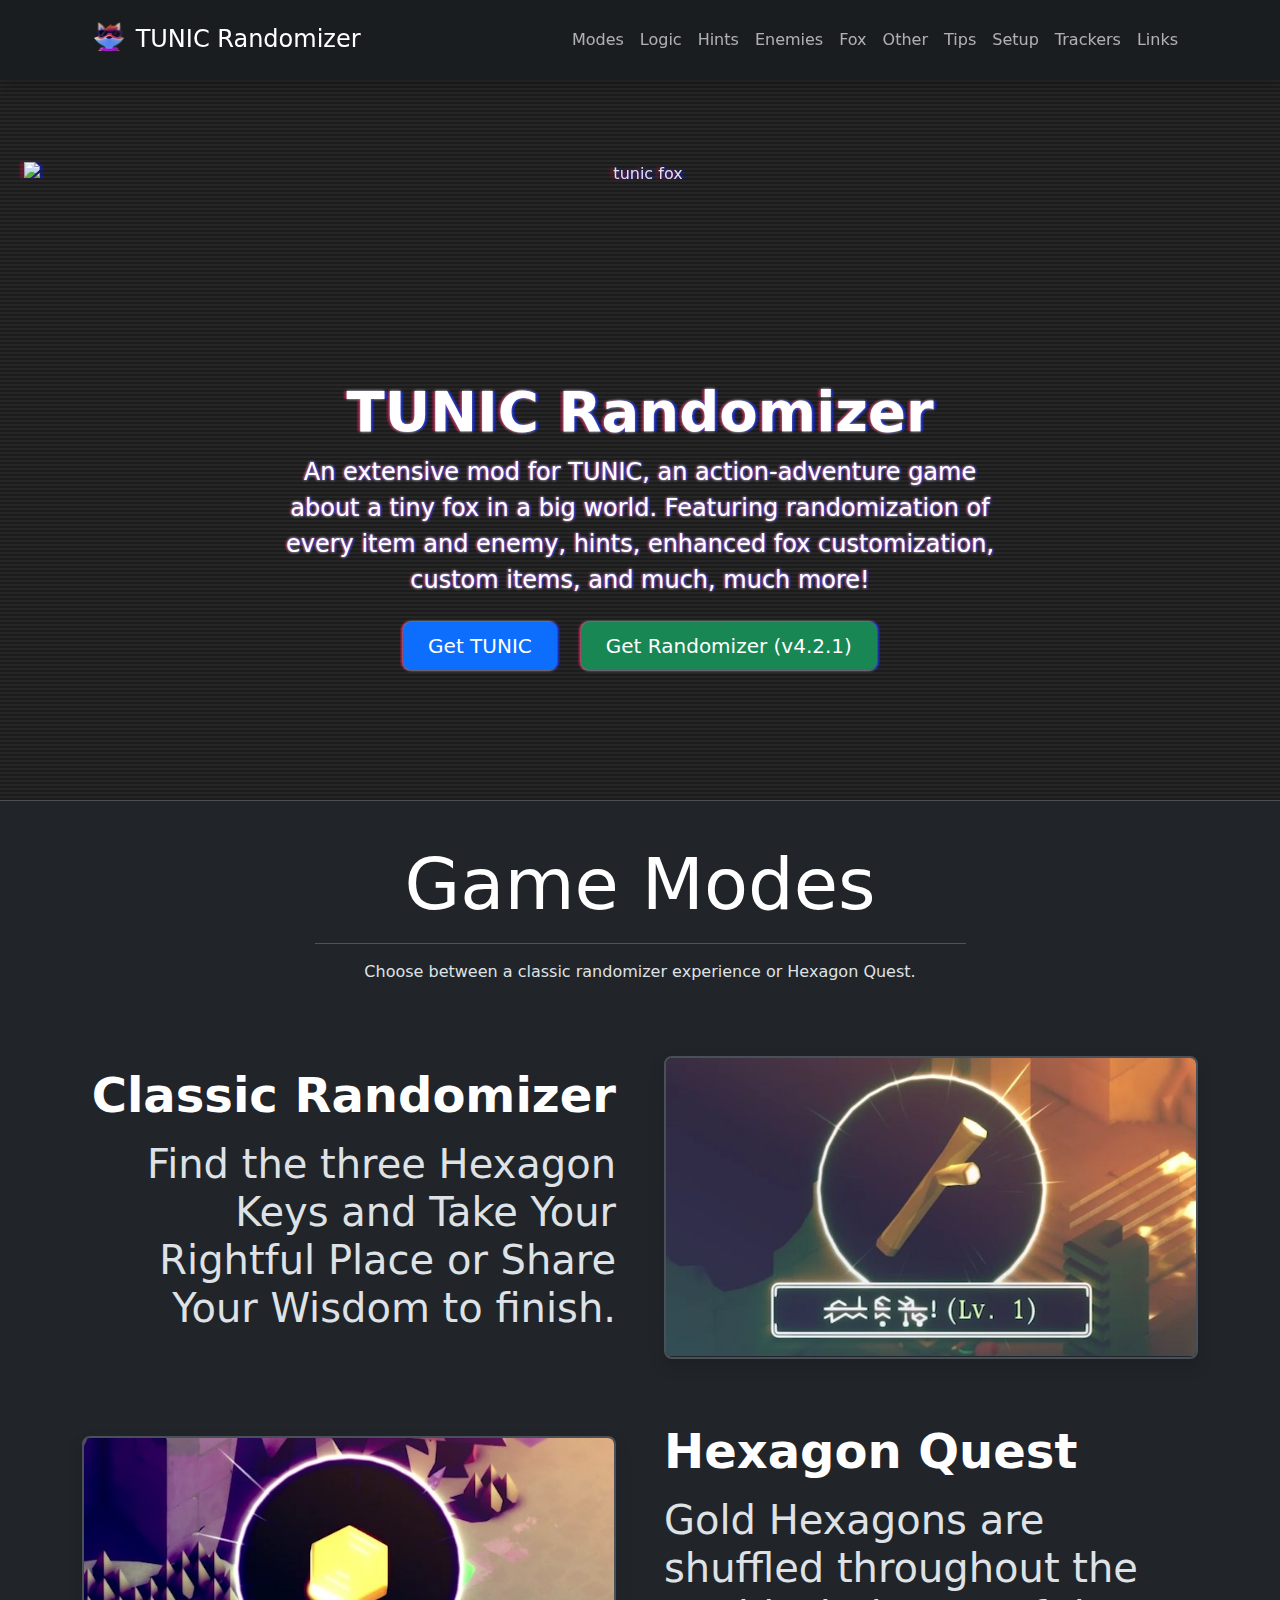
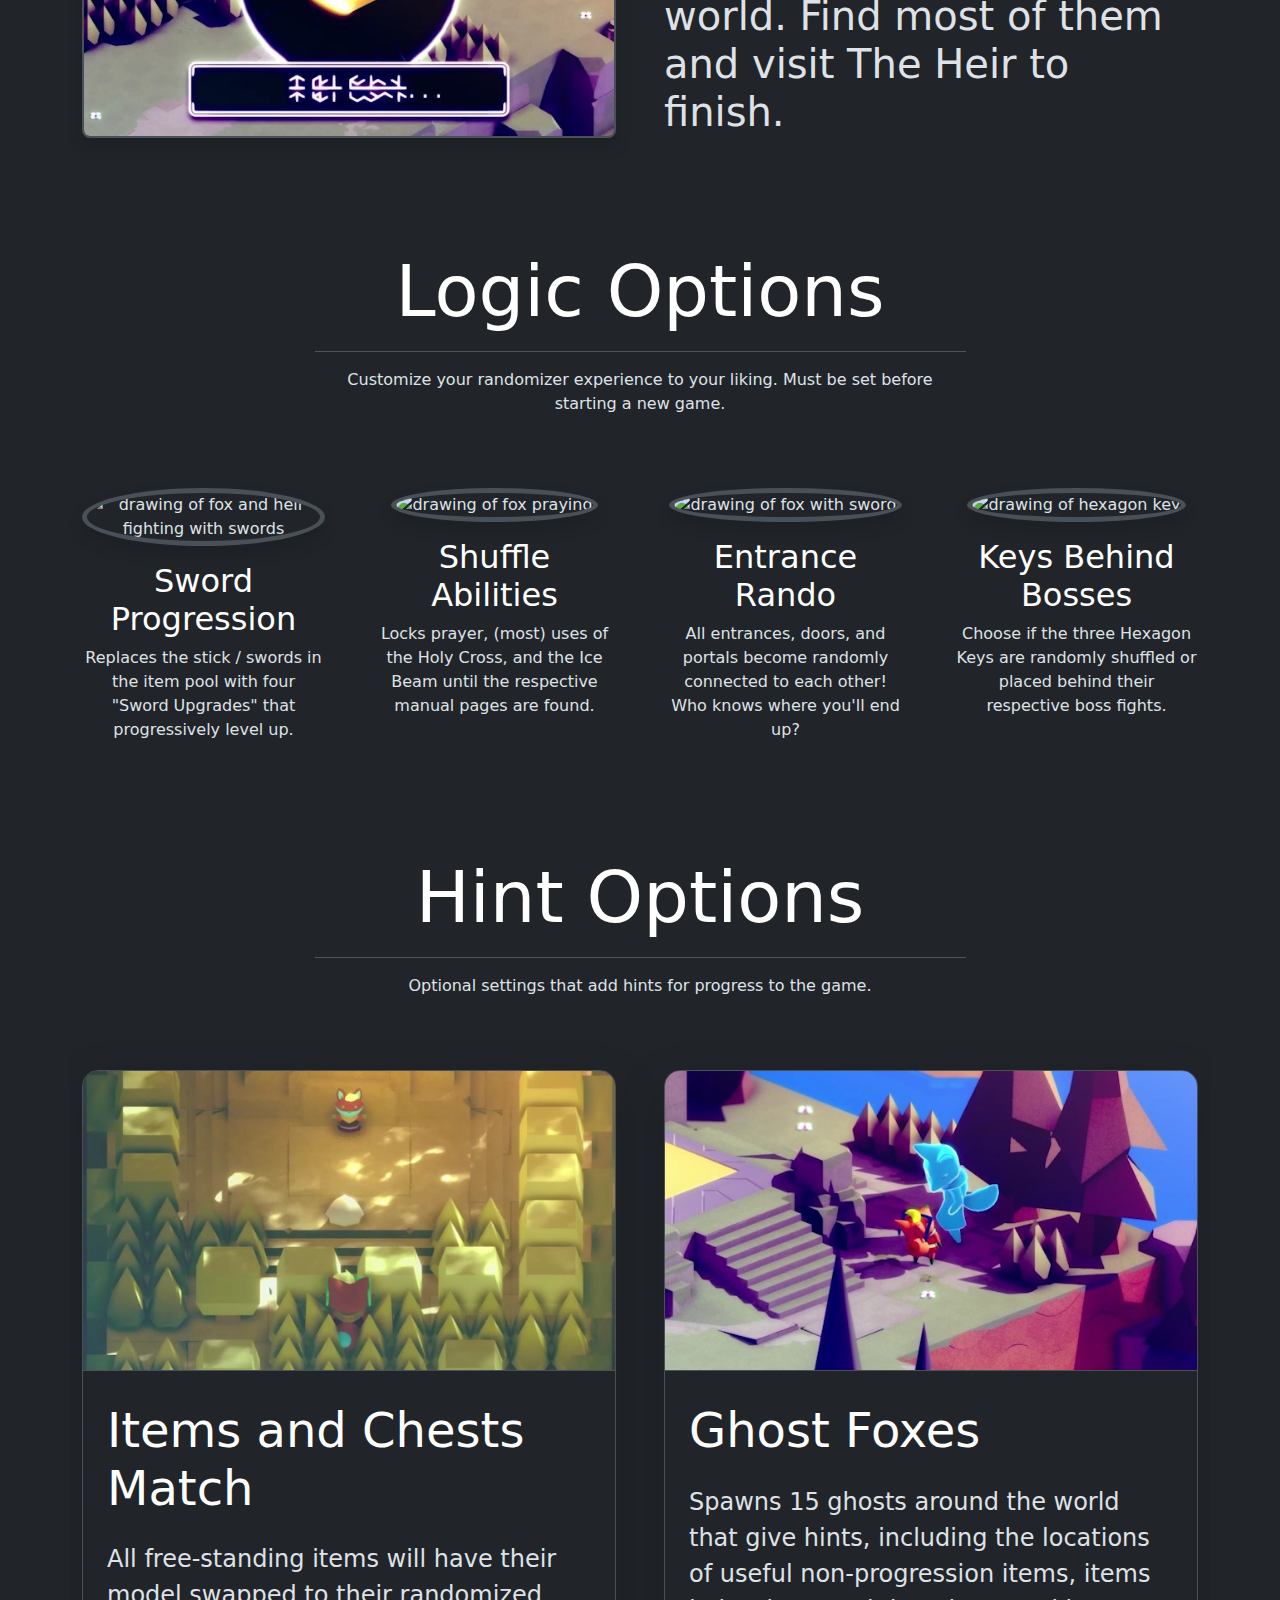
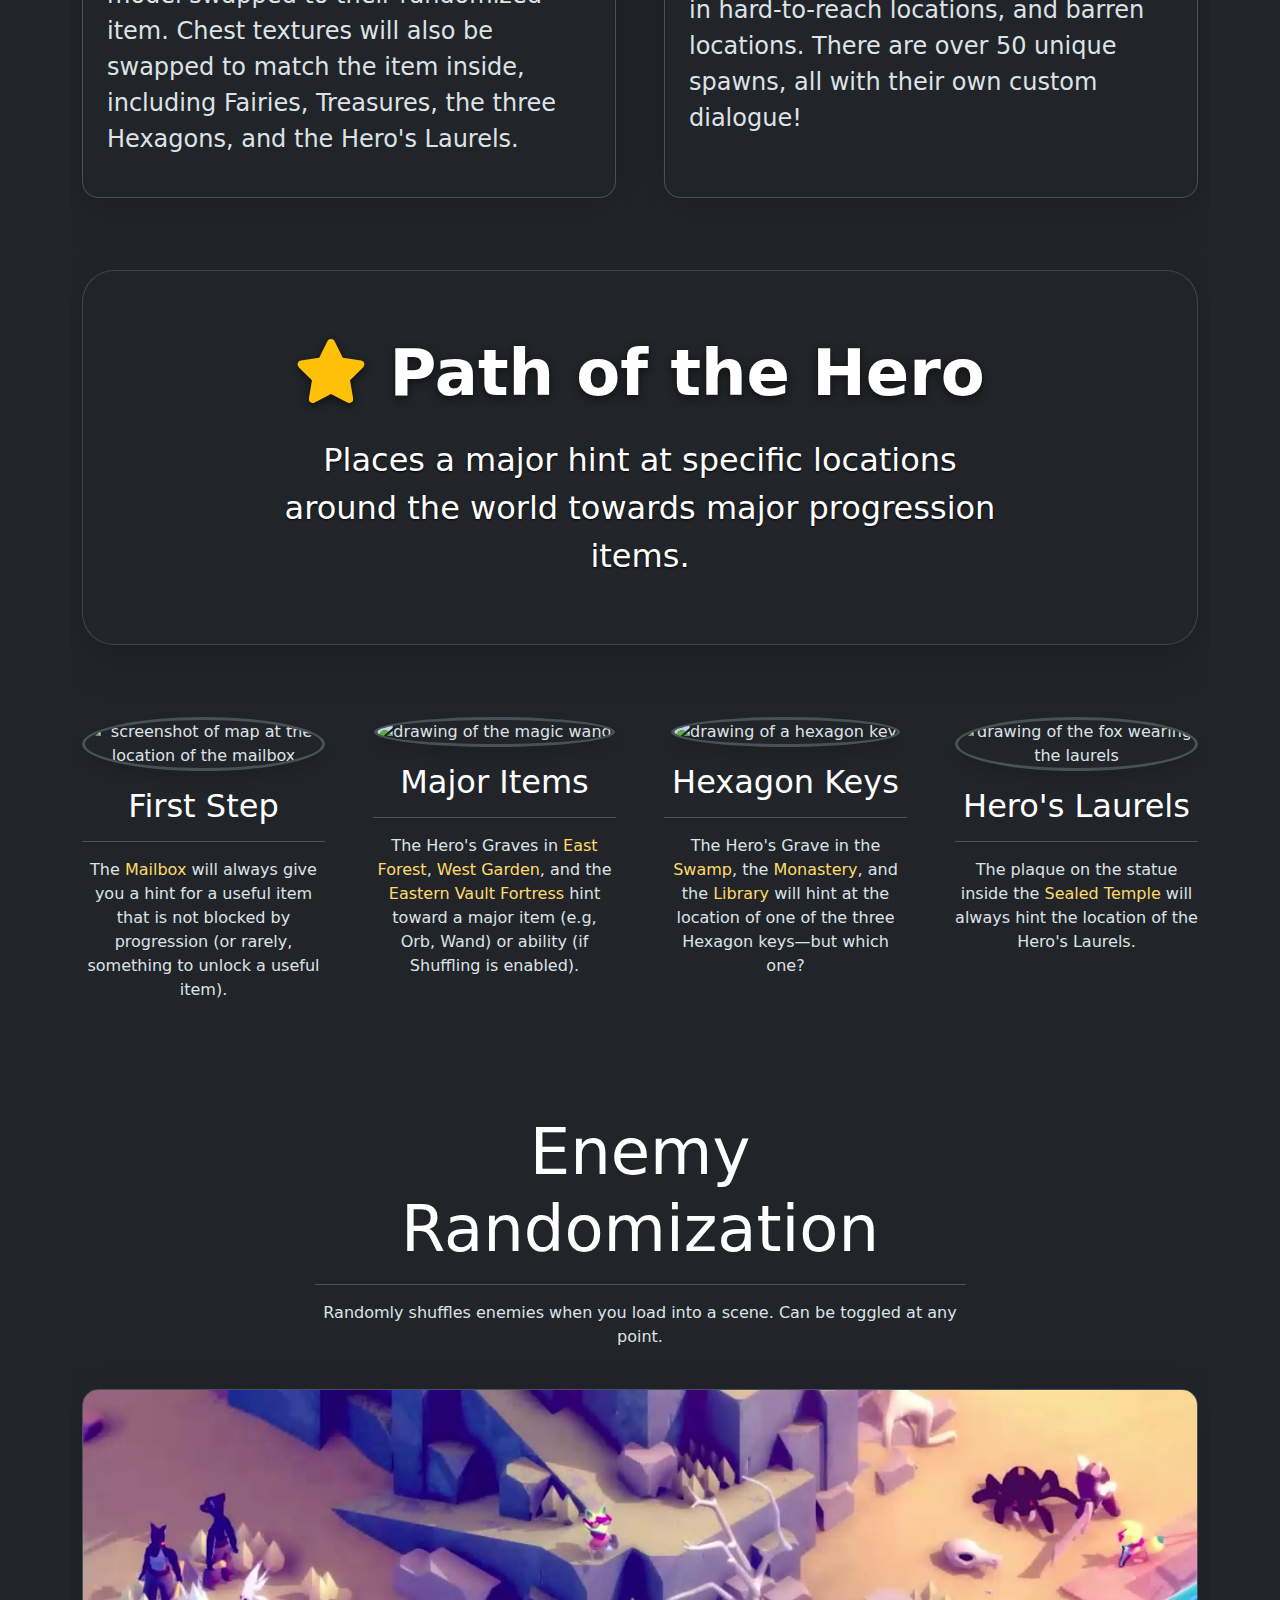
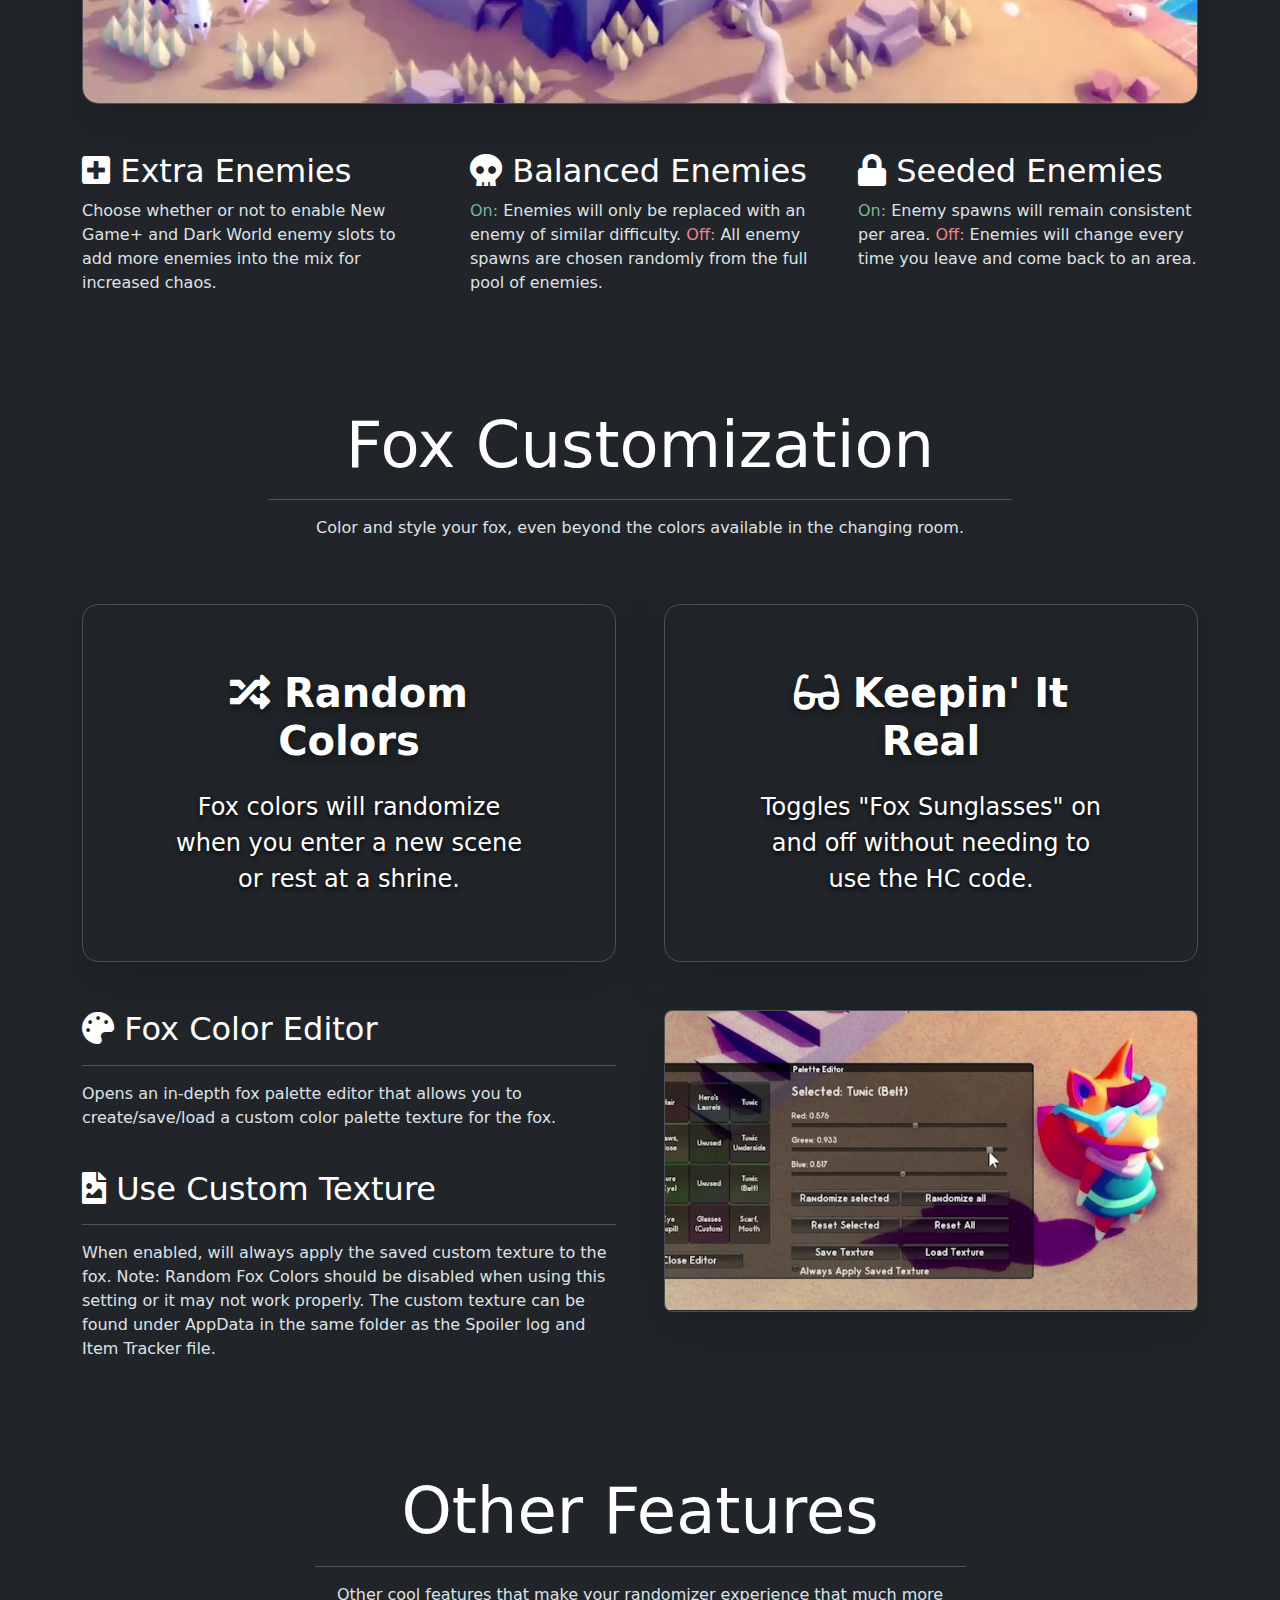
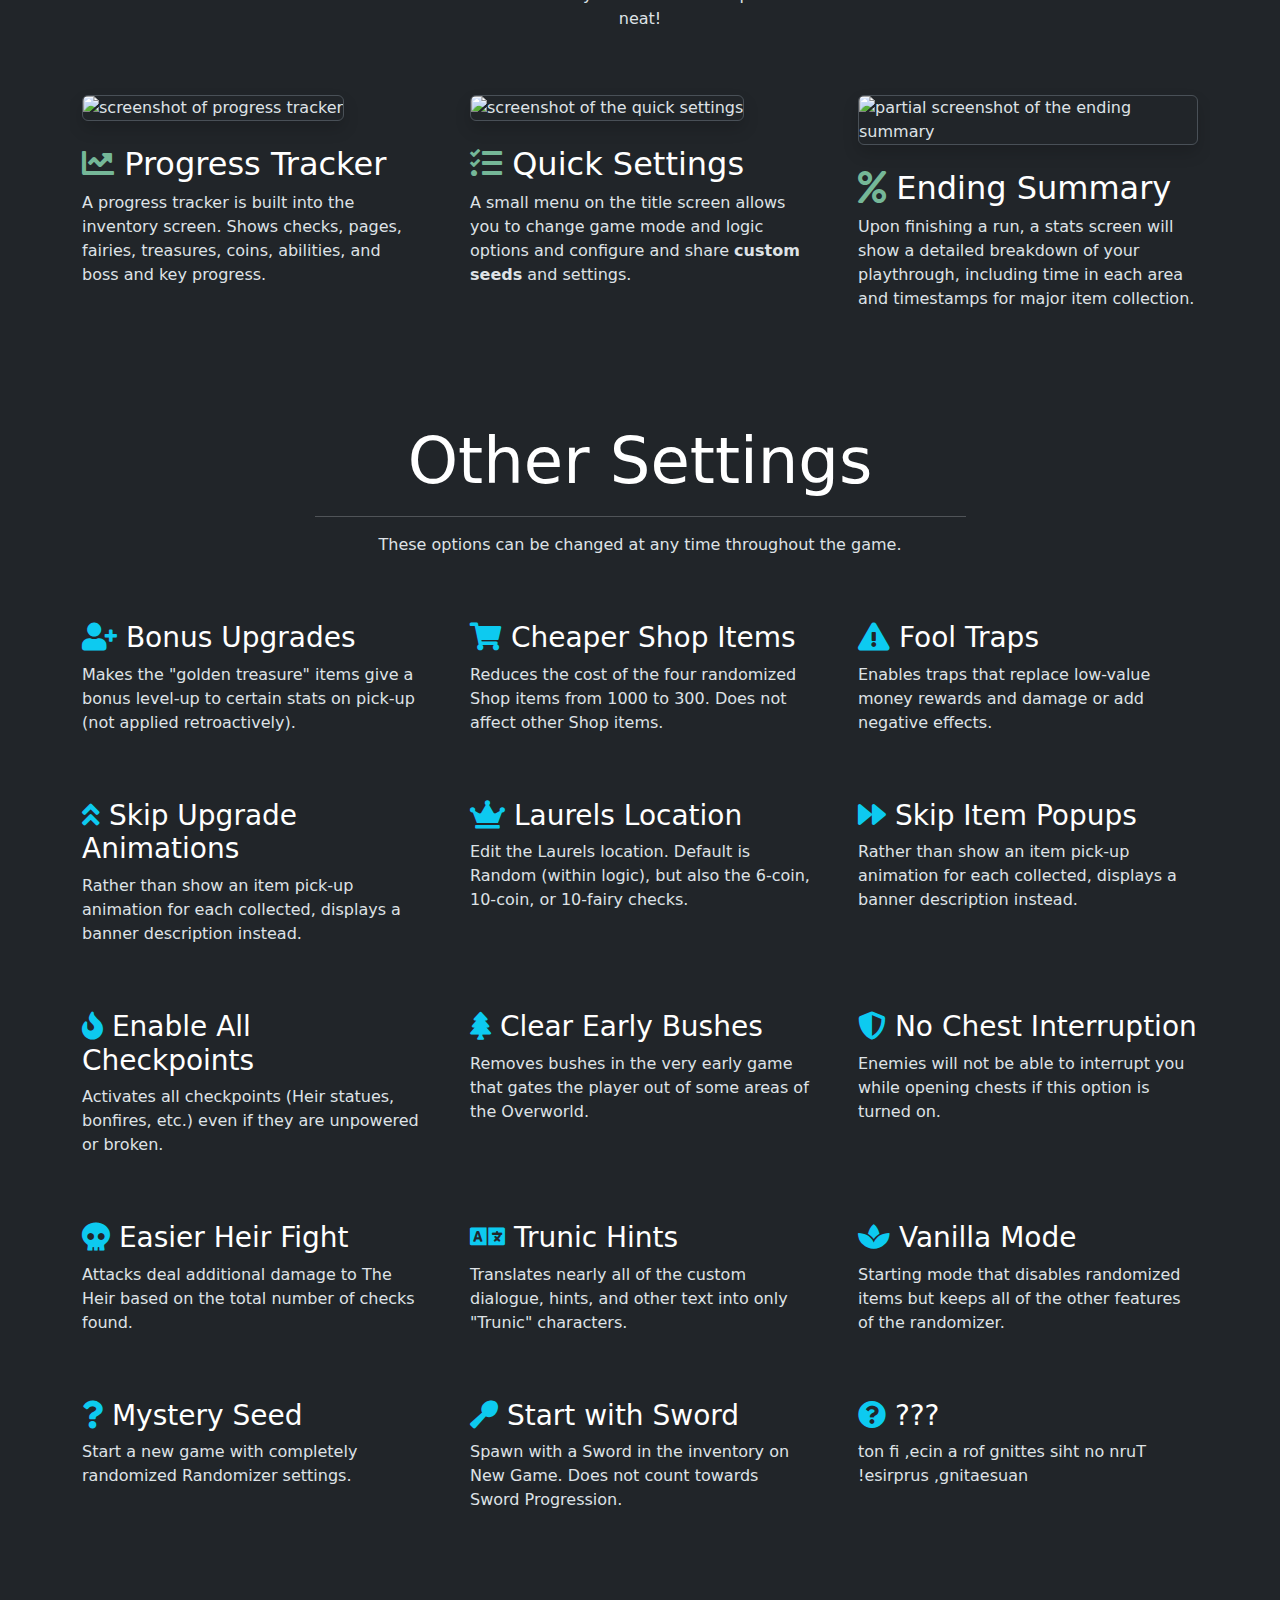
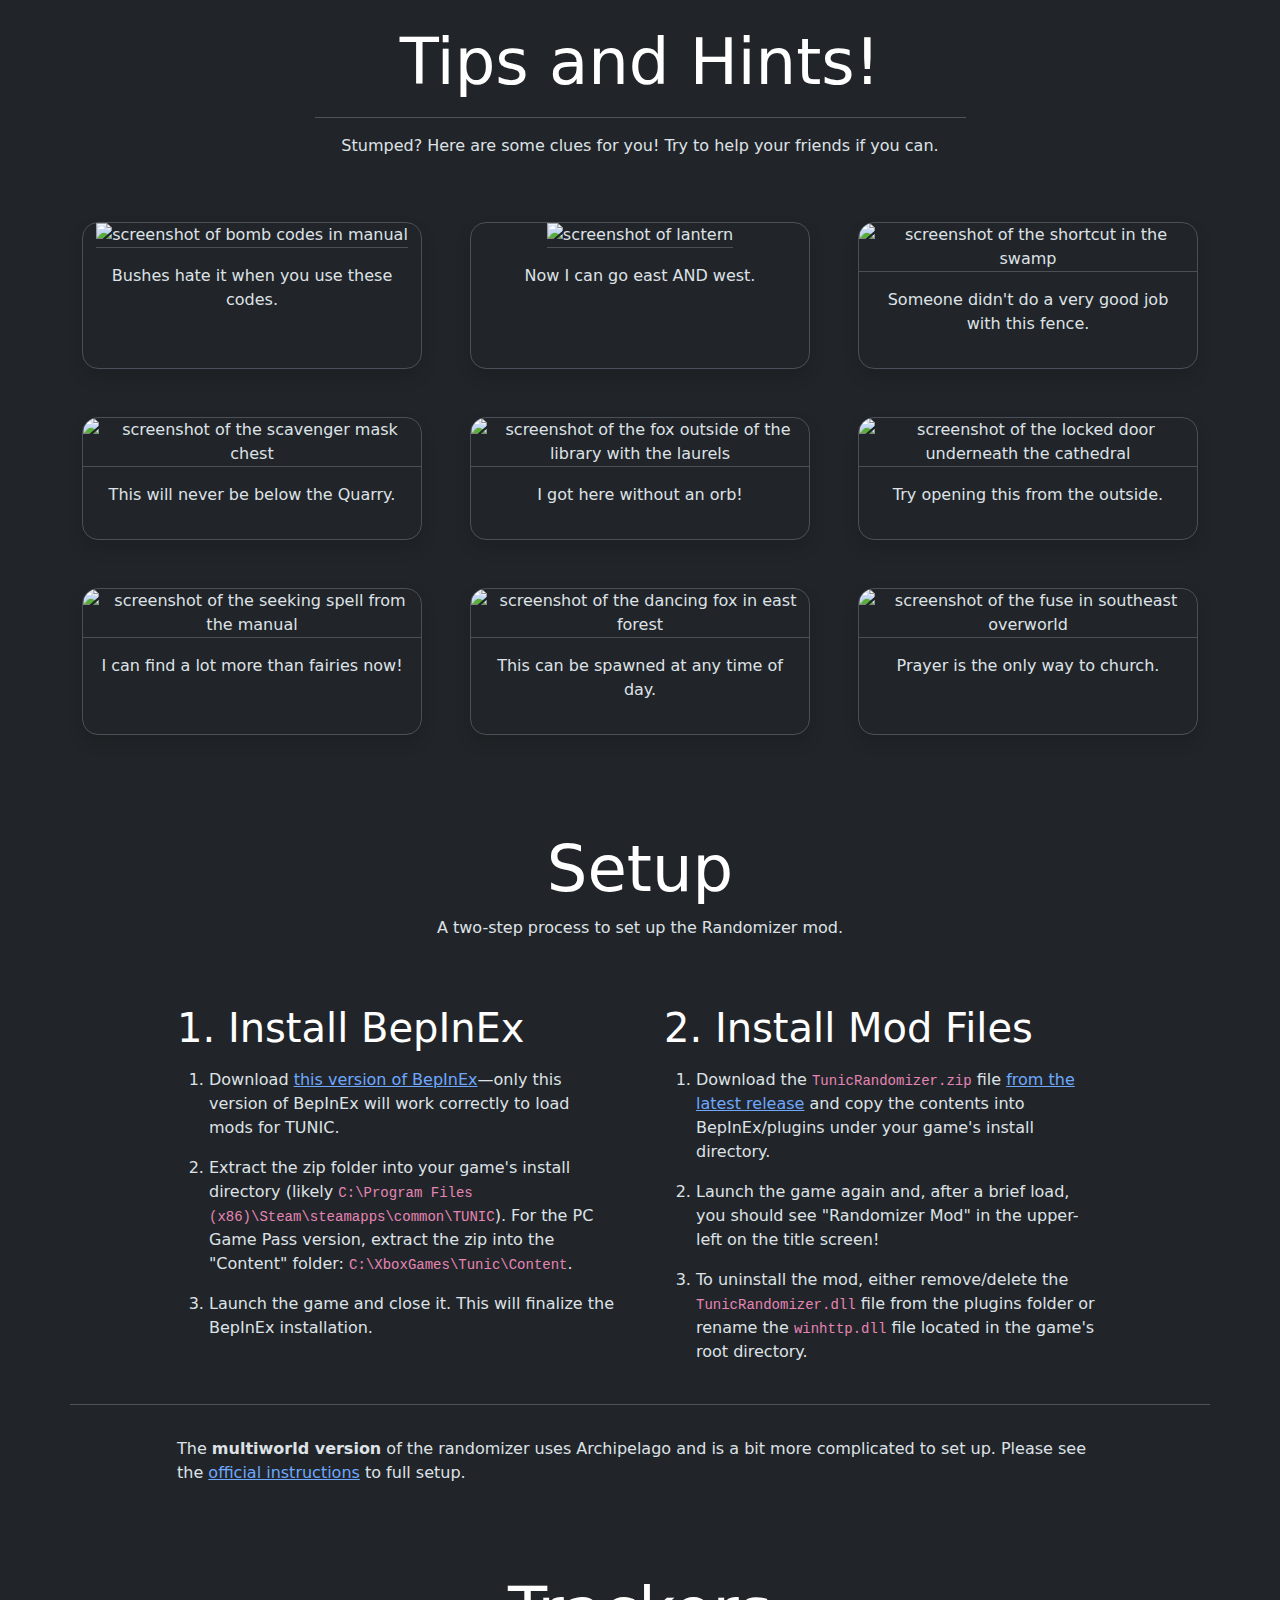
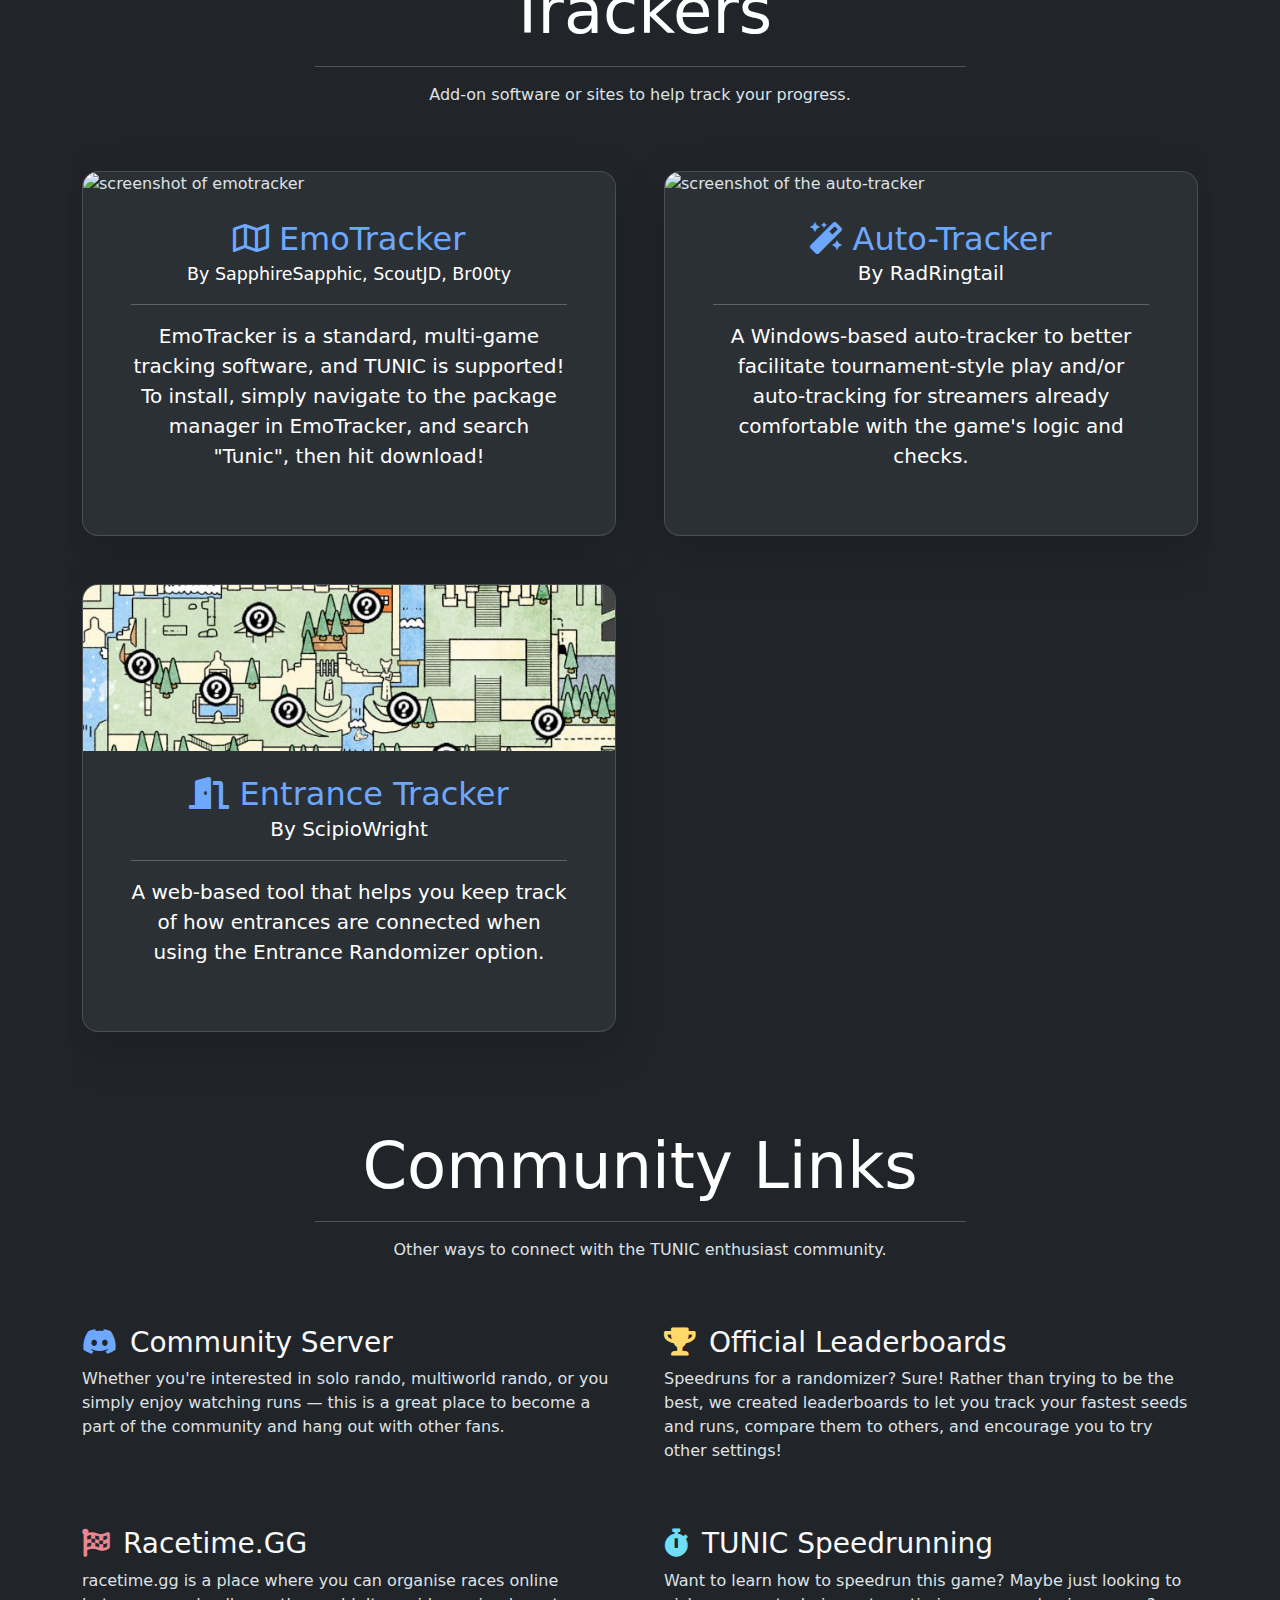
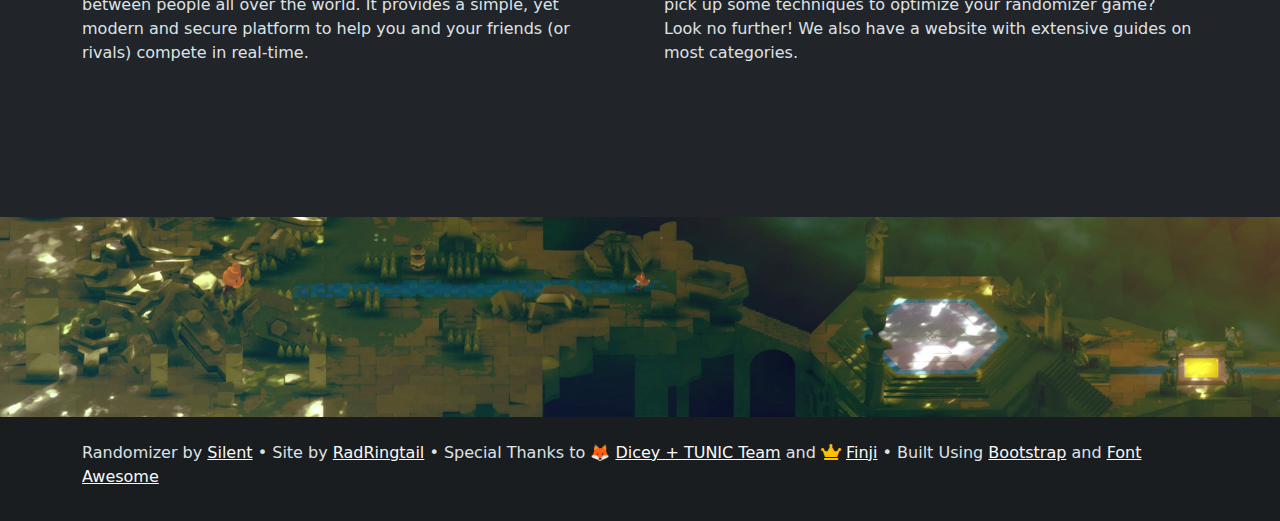
==== commit d4b33851: "Version bump" ====
--- a/index.htm
+++ b/index.htm
@@ -112,7 +112,7 @@
                 <div class="d-grid gap-2 d-flex justify-content-center mb-5">
                     <a href="https://tunicgame.com/" class="btn btn-primary btn-lg px-4 me-sm-3 scanlines-box-strong">Get TUNIC</a>
                     <div class="dropdown">
-                        <a href="https://github.com/silent-destroyer/tunic-randomizer#installation" class="btn btn-success btn-lg px-4 scanlines-box-strong">Get Randomizer (v4.2.0)</a>
+                        <a href="https://github.com/silent-destroyer/tunic-randomizer#installation" class="btn btn-success btn-lg px-4 scanlines-box-strong">Get Randomizer (v4.2.1)</a>
                     </div>
                 </div>
             </div>
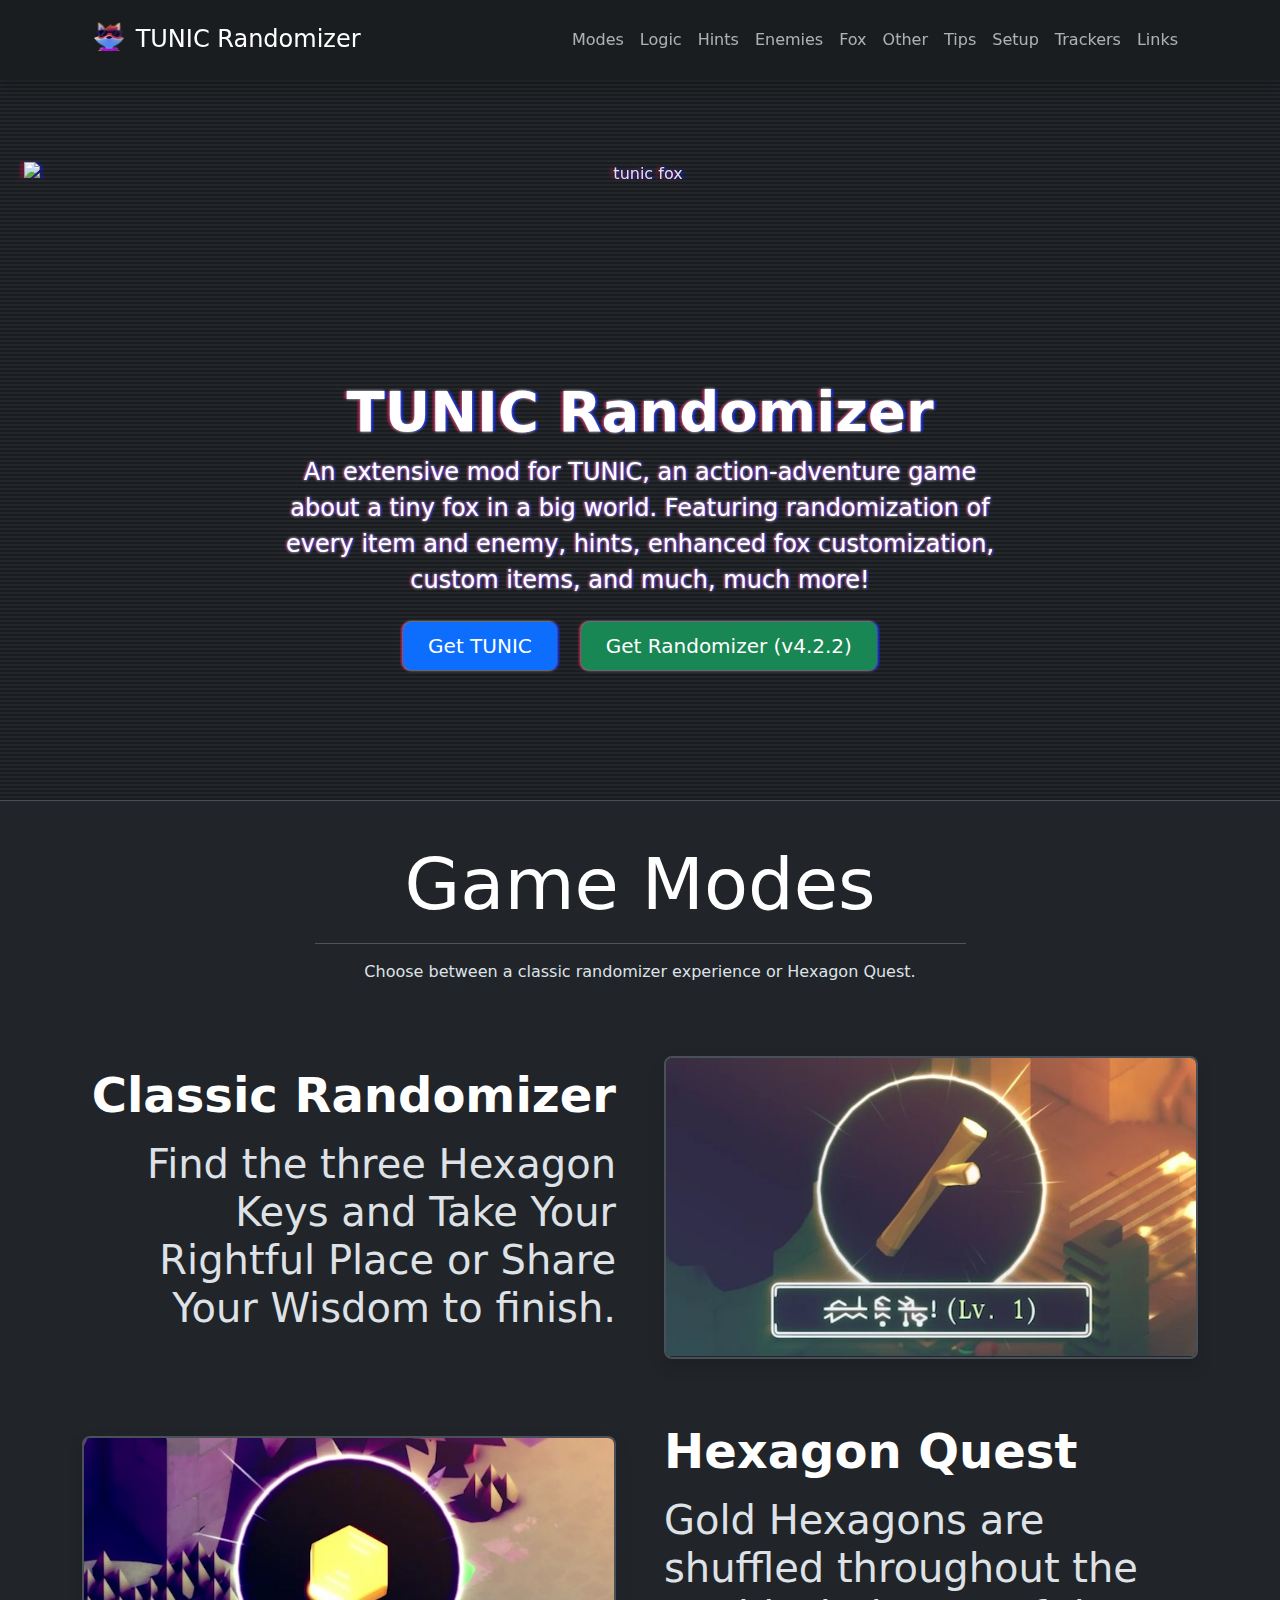
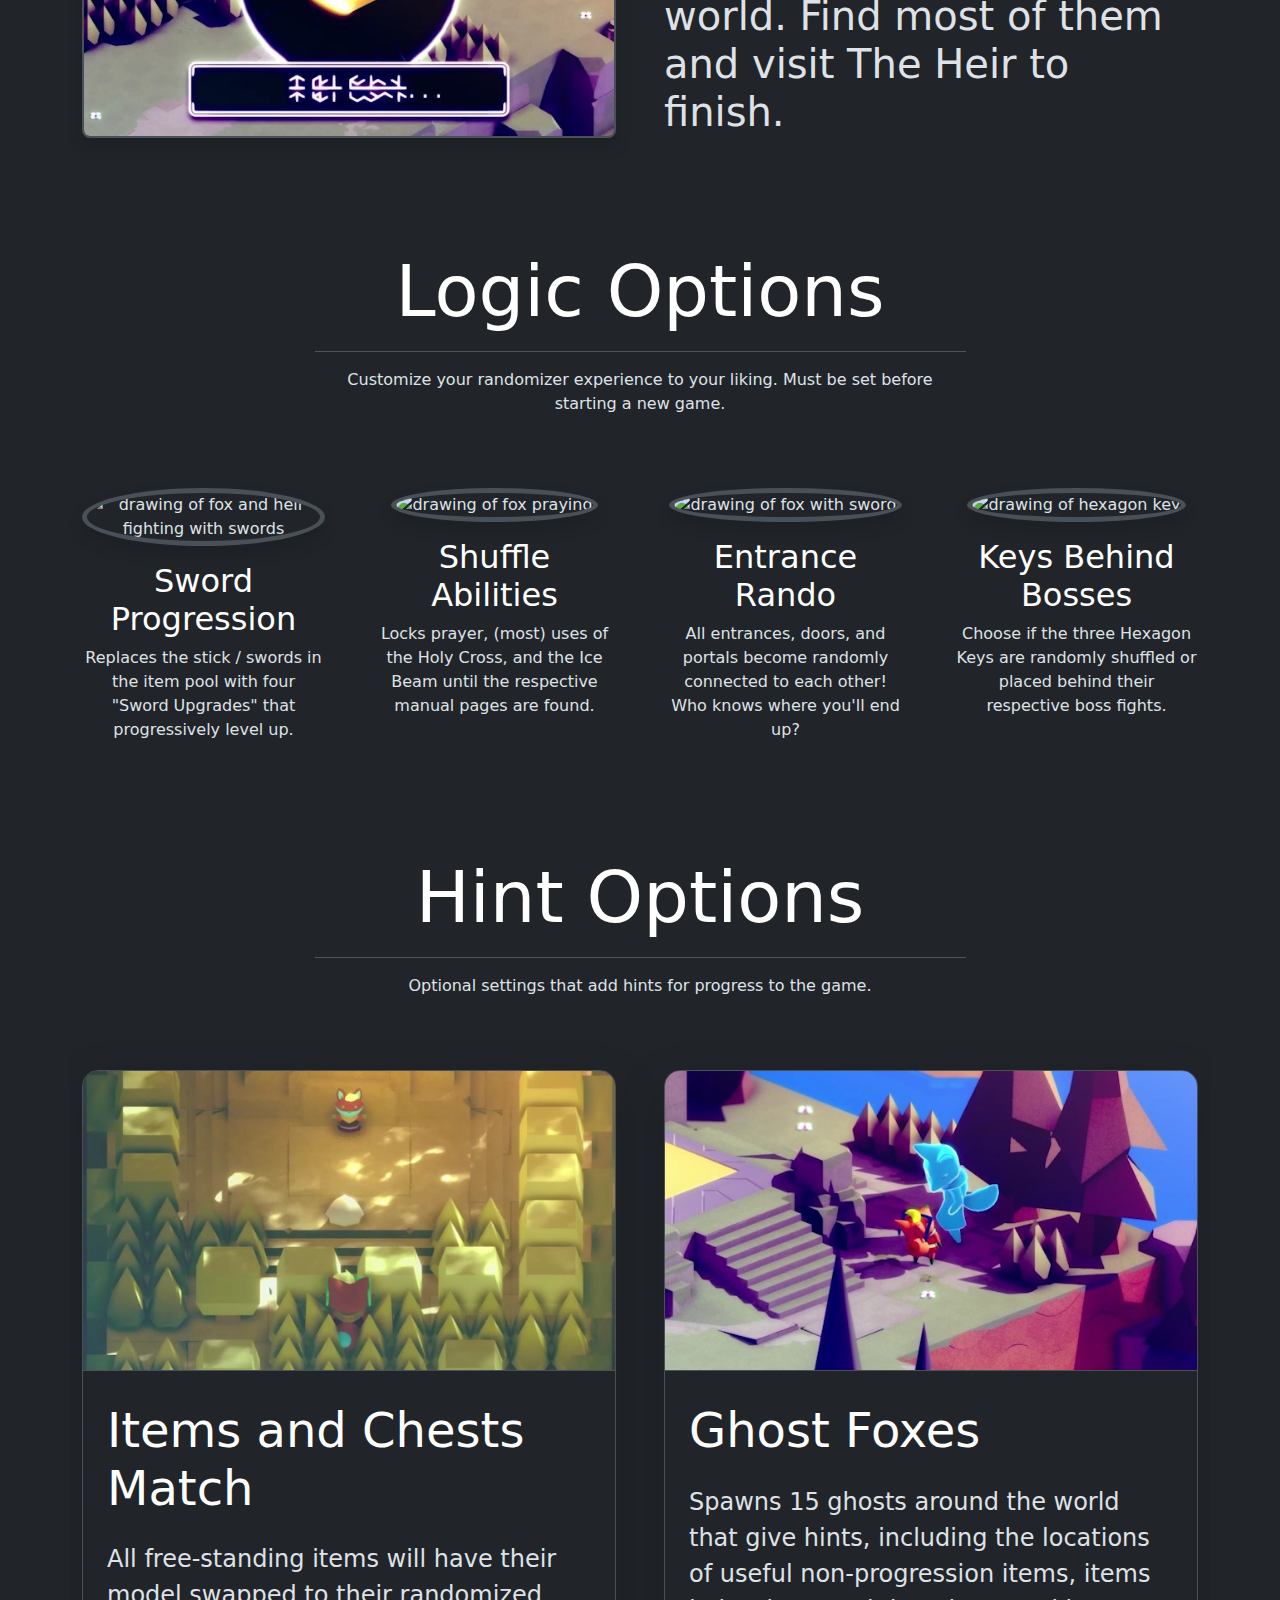
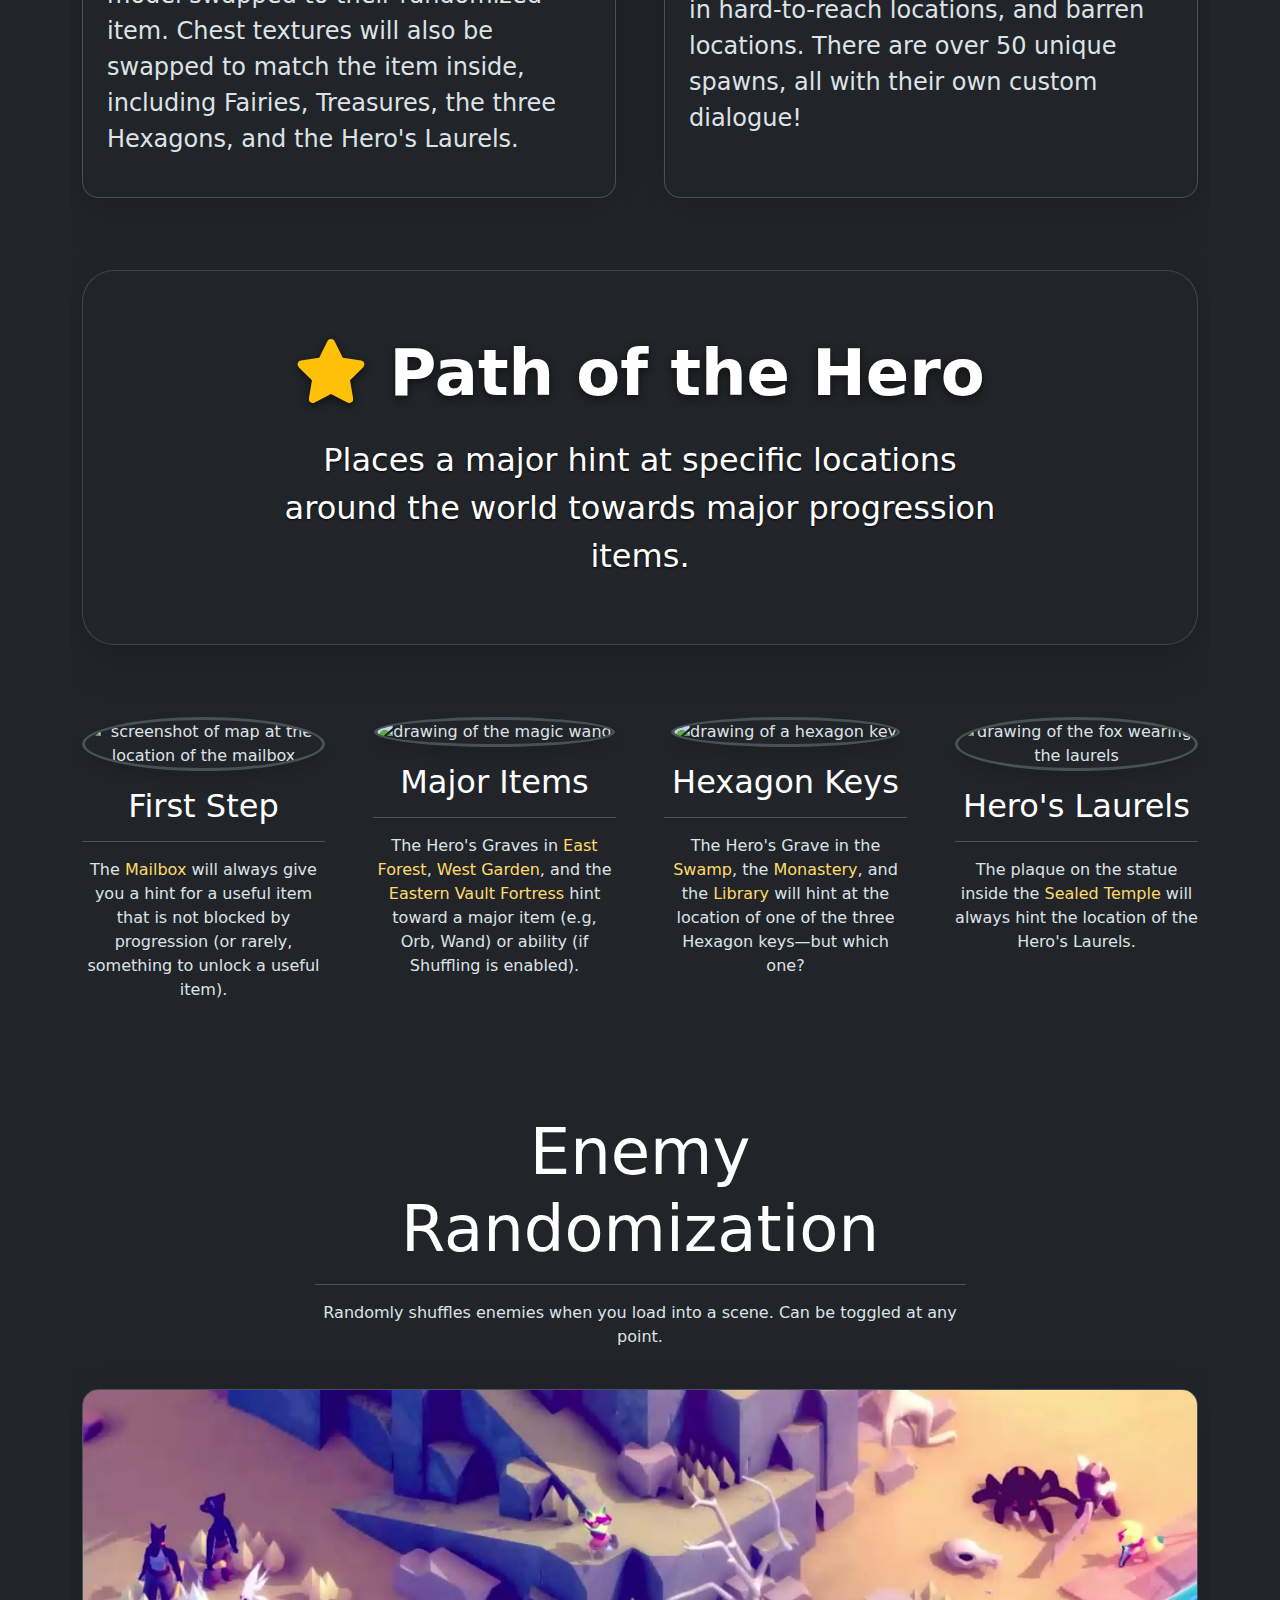
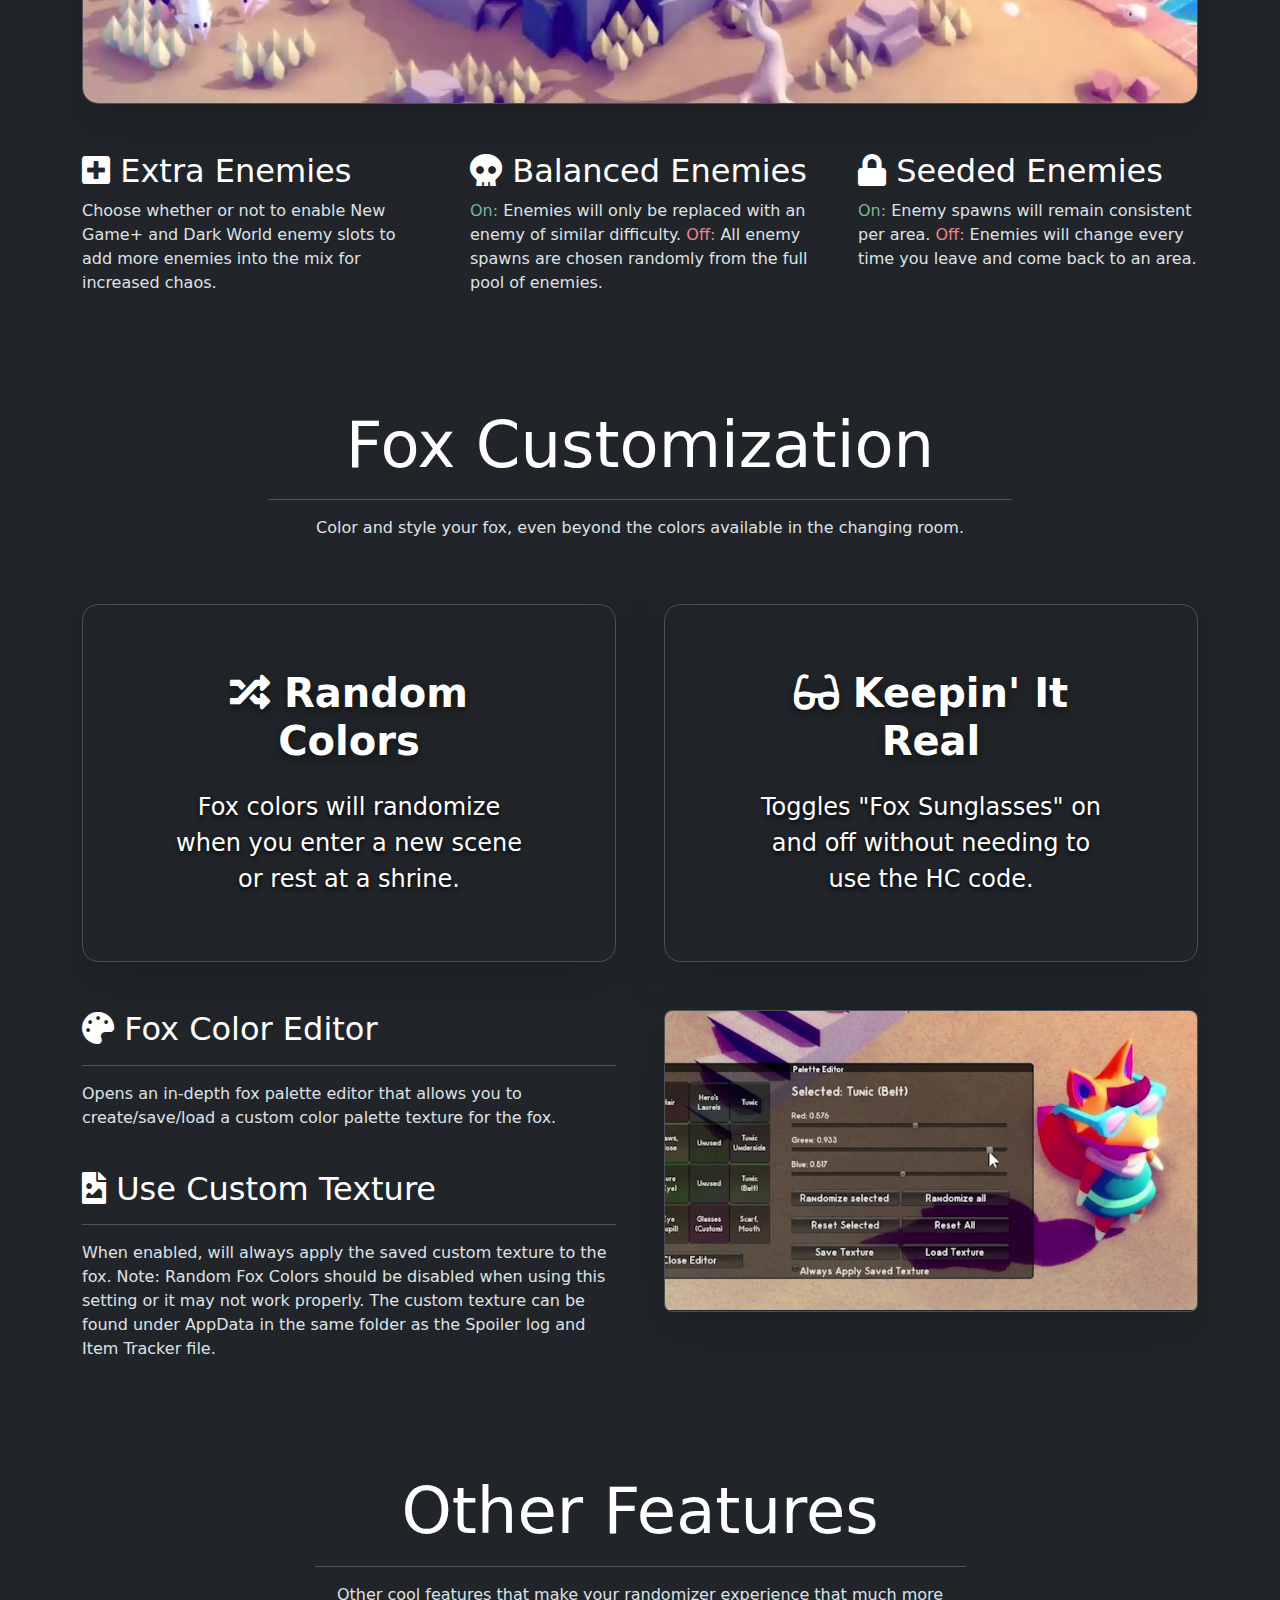
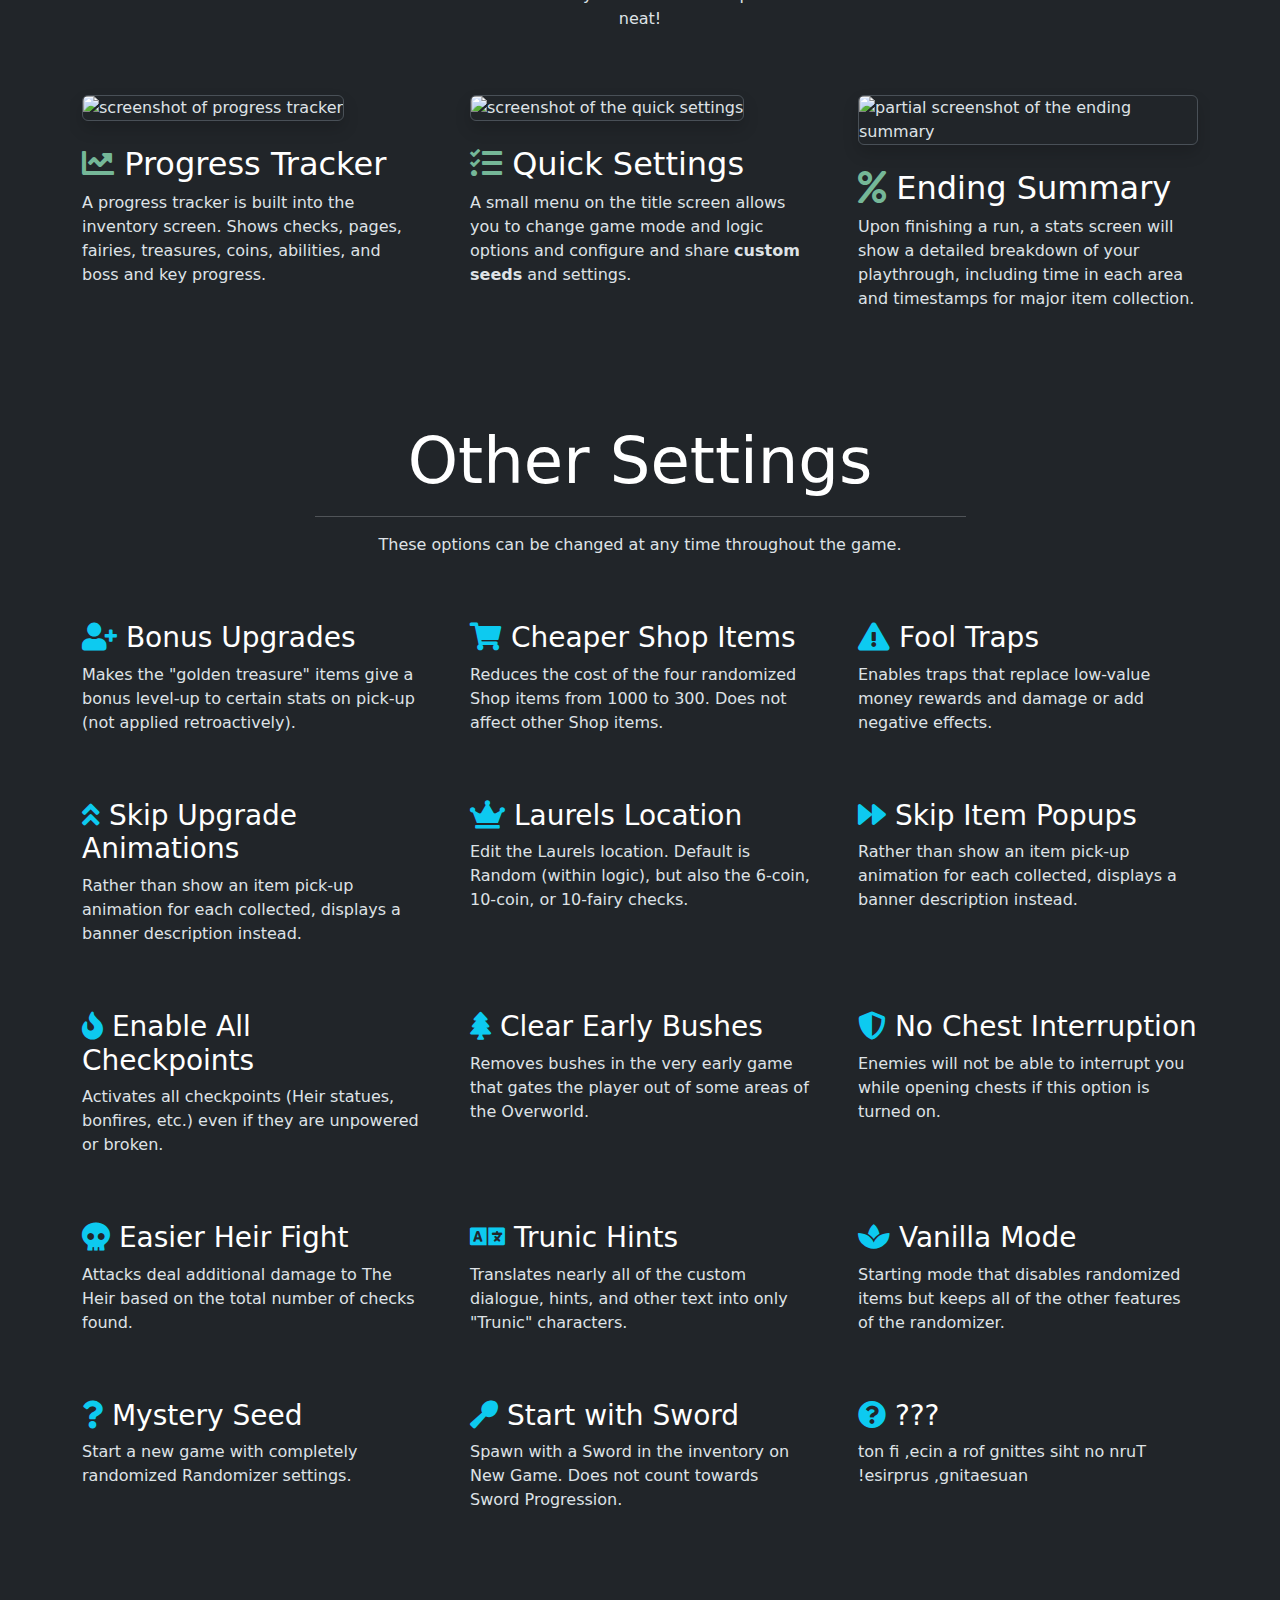
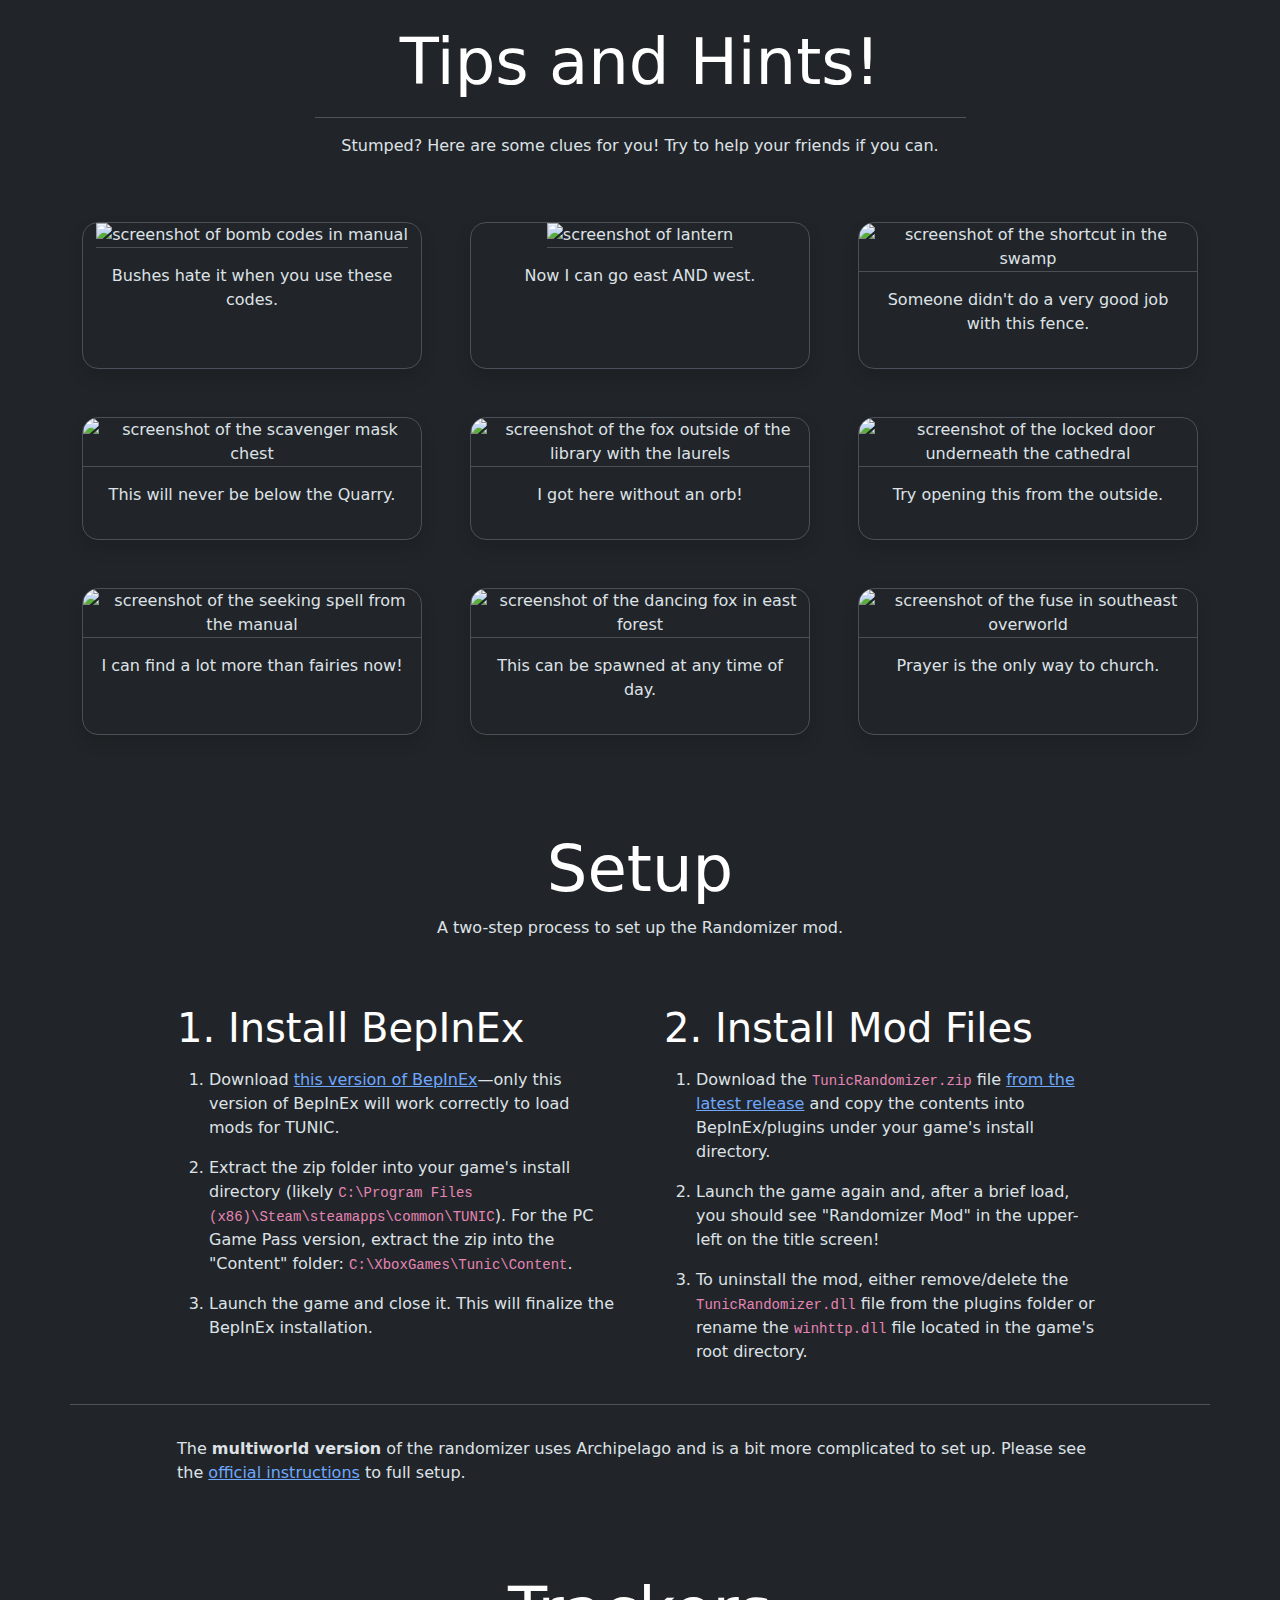
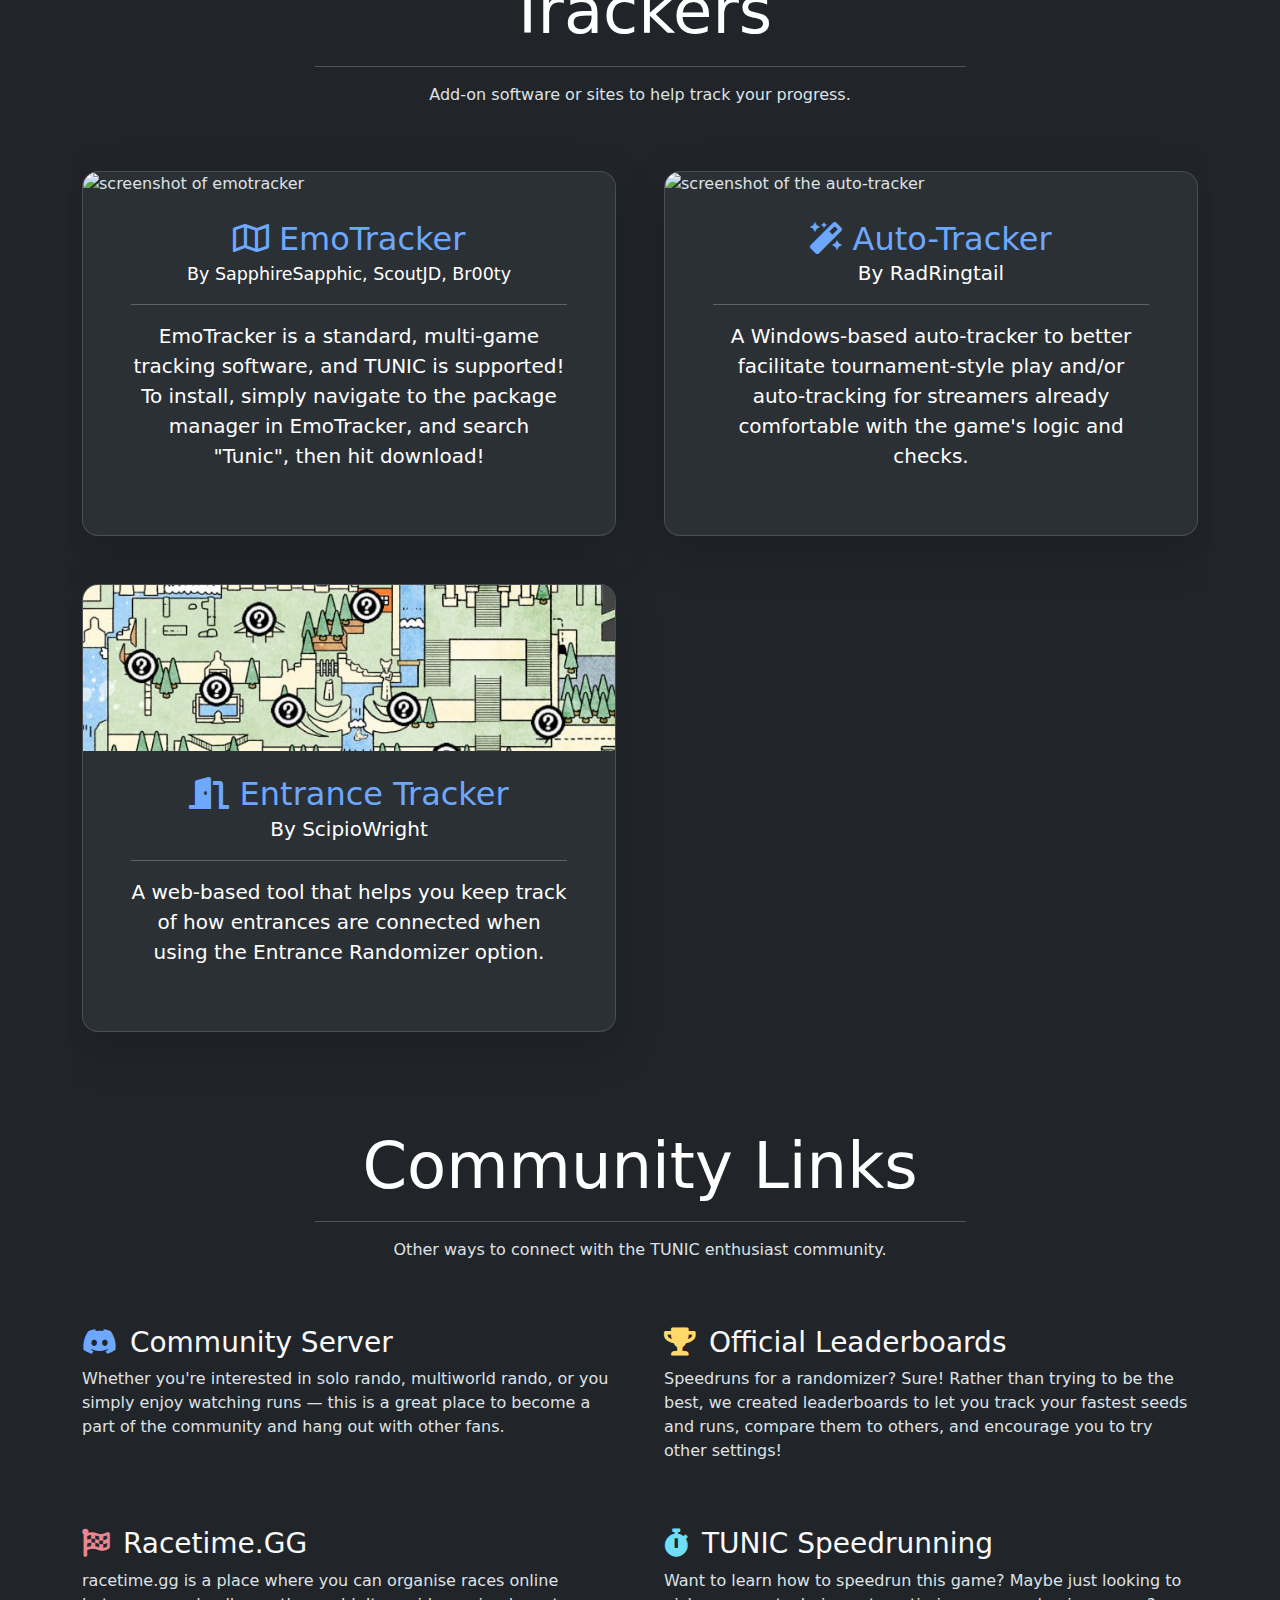
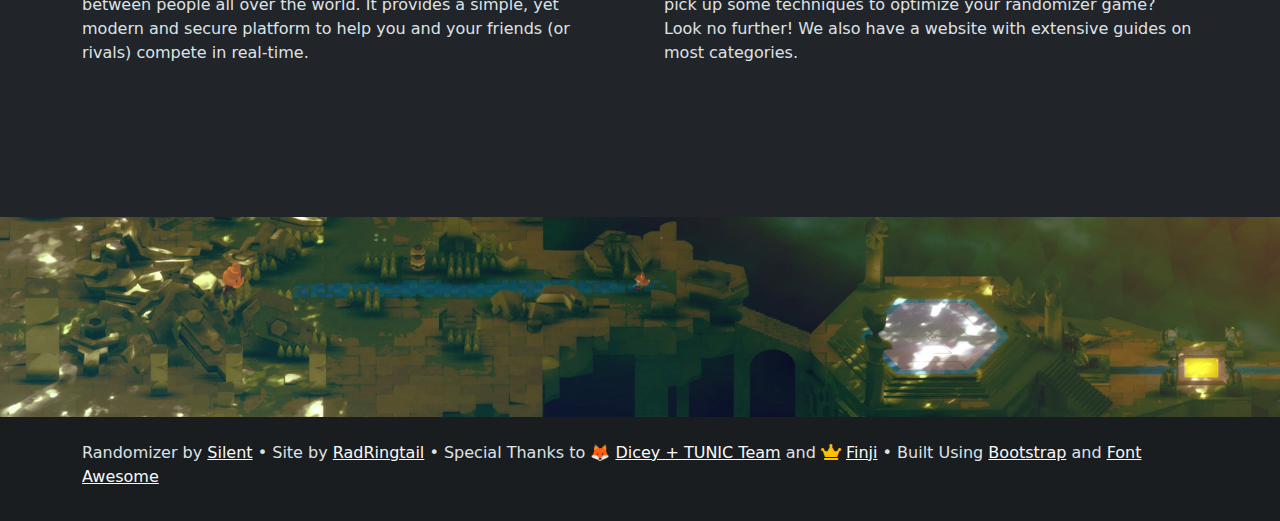
==== commit 6b600114: "Version bump" ====
--- a/index.htm
+++ b/index.htm
@@ -112,7 +112,7 @@
                 <div class="d-grid gap-2 d-flex justify-content-center mb-5">
                     <a href="https://tunicgame.com/" class="btn btn-primary btn-lg px-4 me-sm-3 scanlines-box-strong">Get TUNIC</a>
                     <div class="dropdown">
-                        <a href="https://github.com/silent-destroyer/tunic-randomizer#installation" class="btn btn-success btn-lg px-4 scanlines-box-strong">Get Randomizer (v4.2.1)</a>
+                        <a href="https://github.com/silent-destroyer/tunic-randomizer#installation" class="btn btn-success btn-lg px-4 scanlines-box-strong">Get Randomizer (v4.2.2)</a>
                     </div>
                 </div>
             </div>
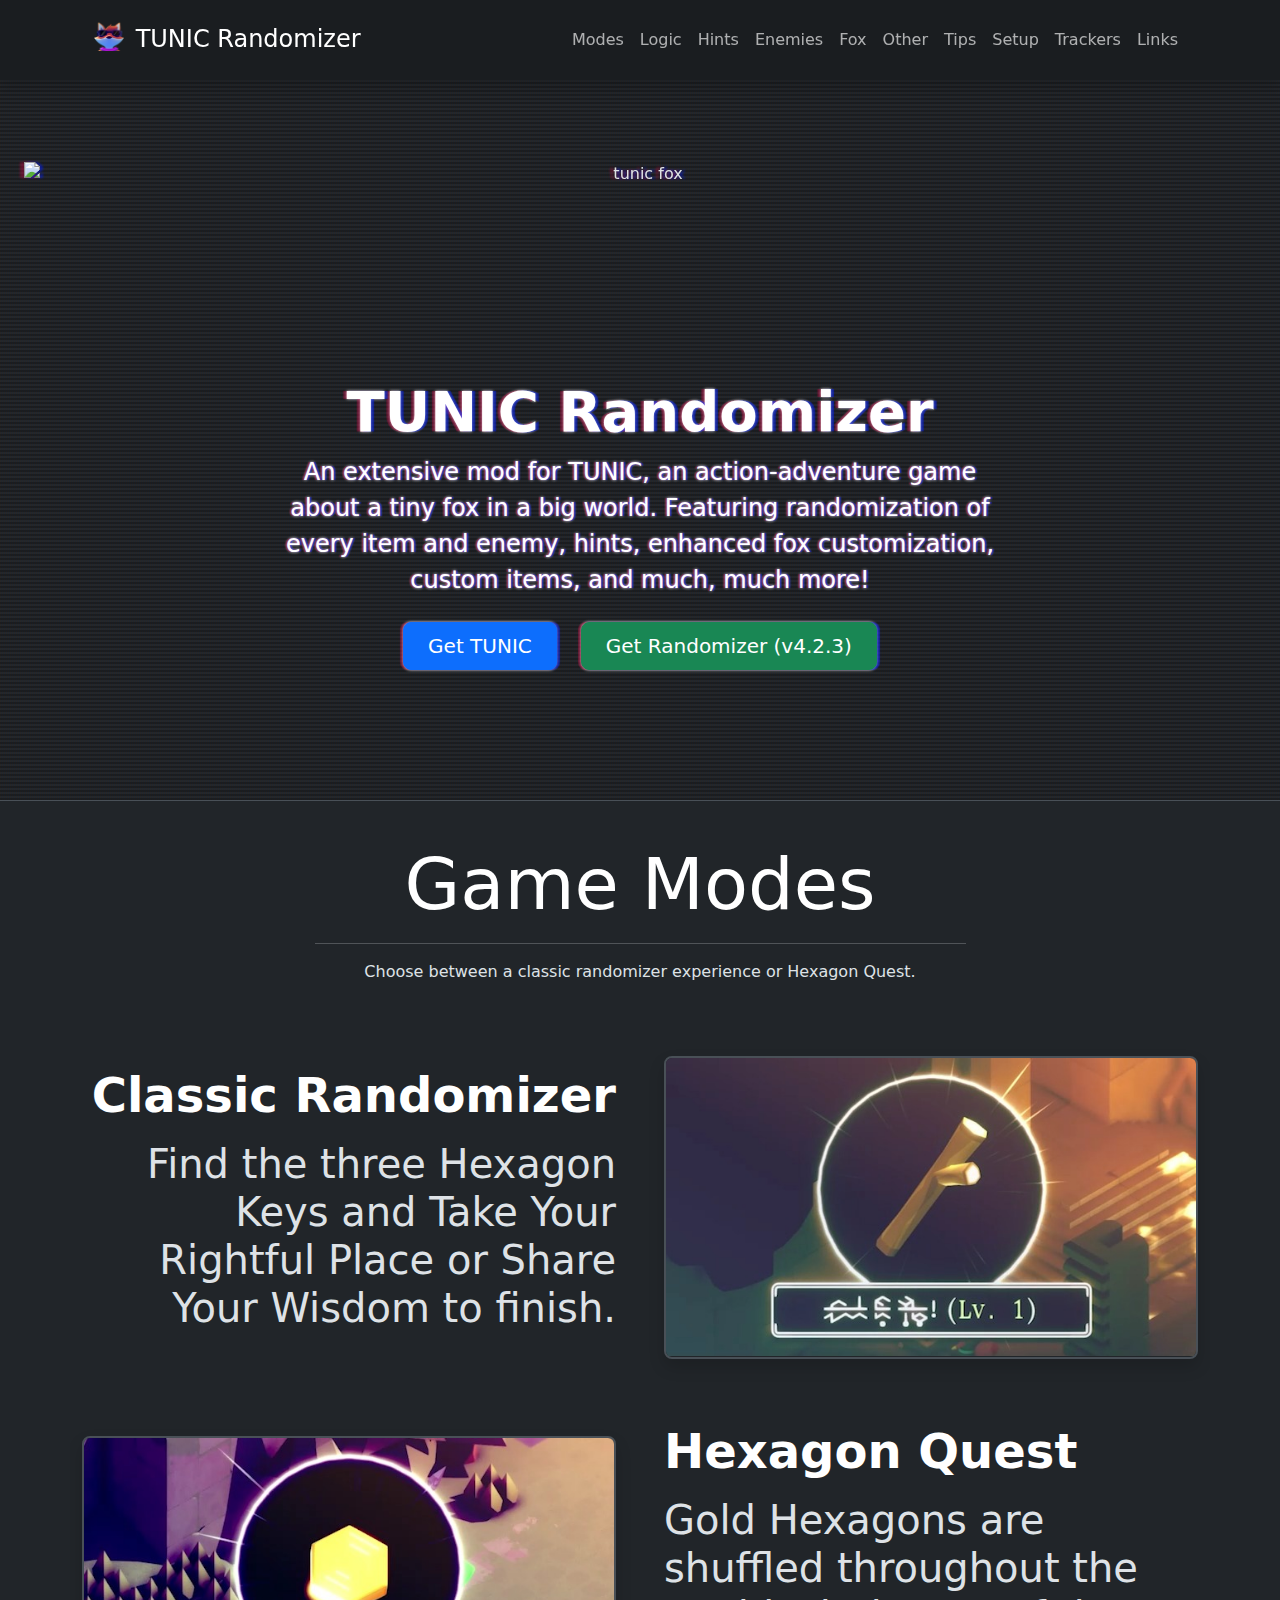
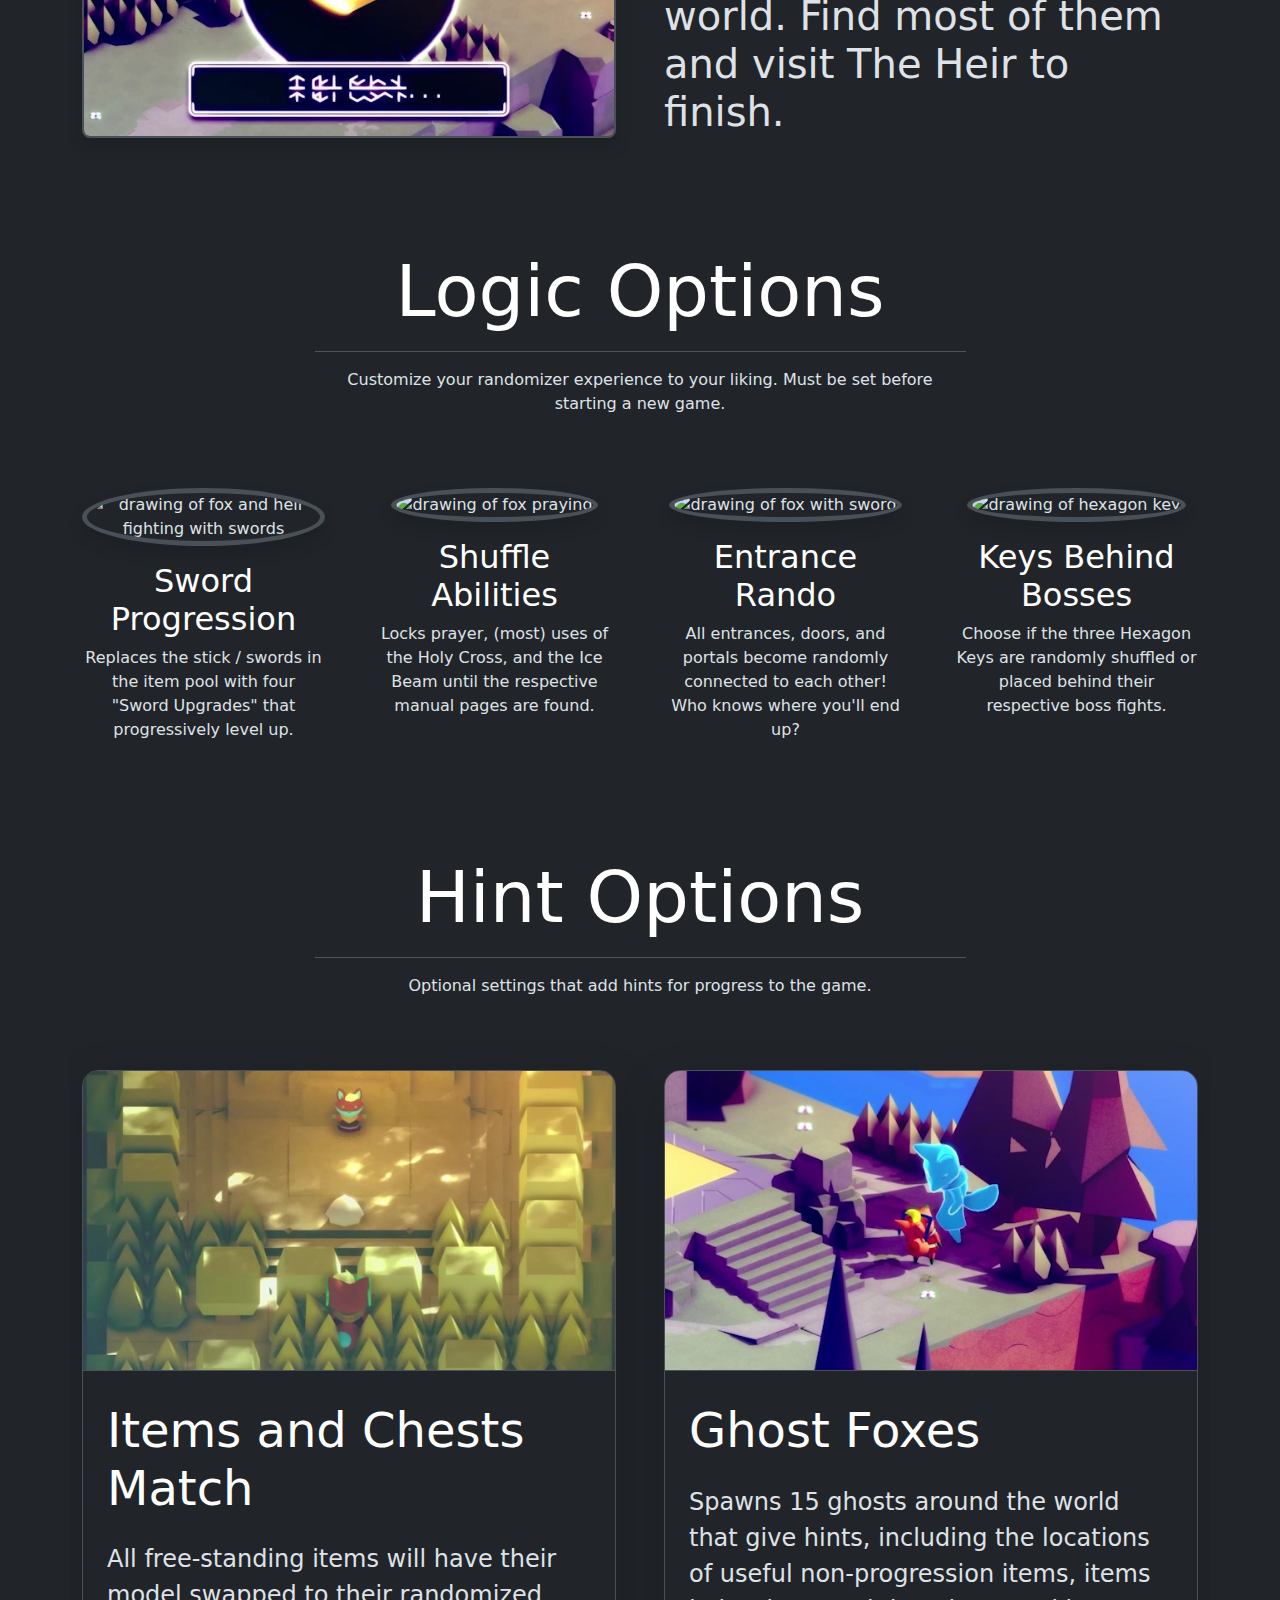
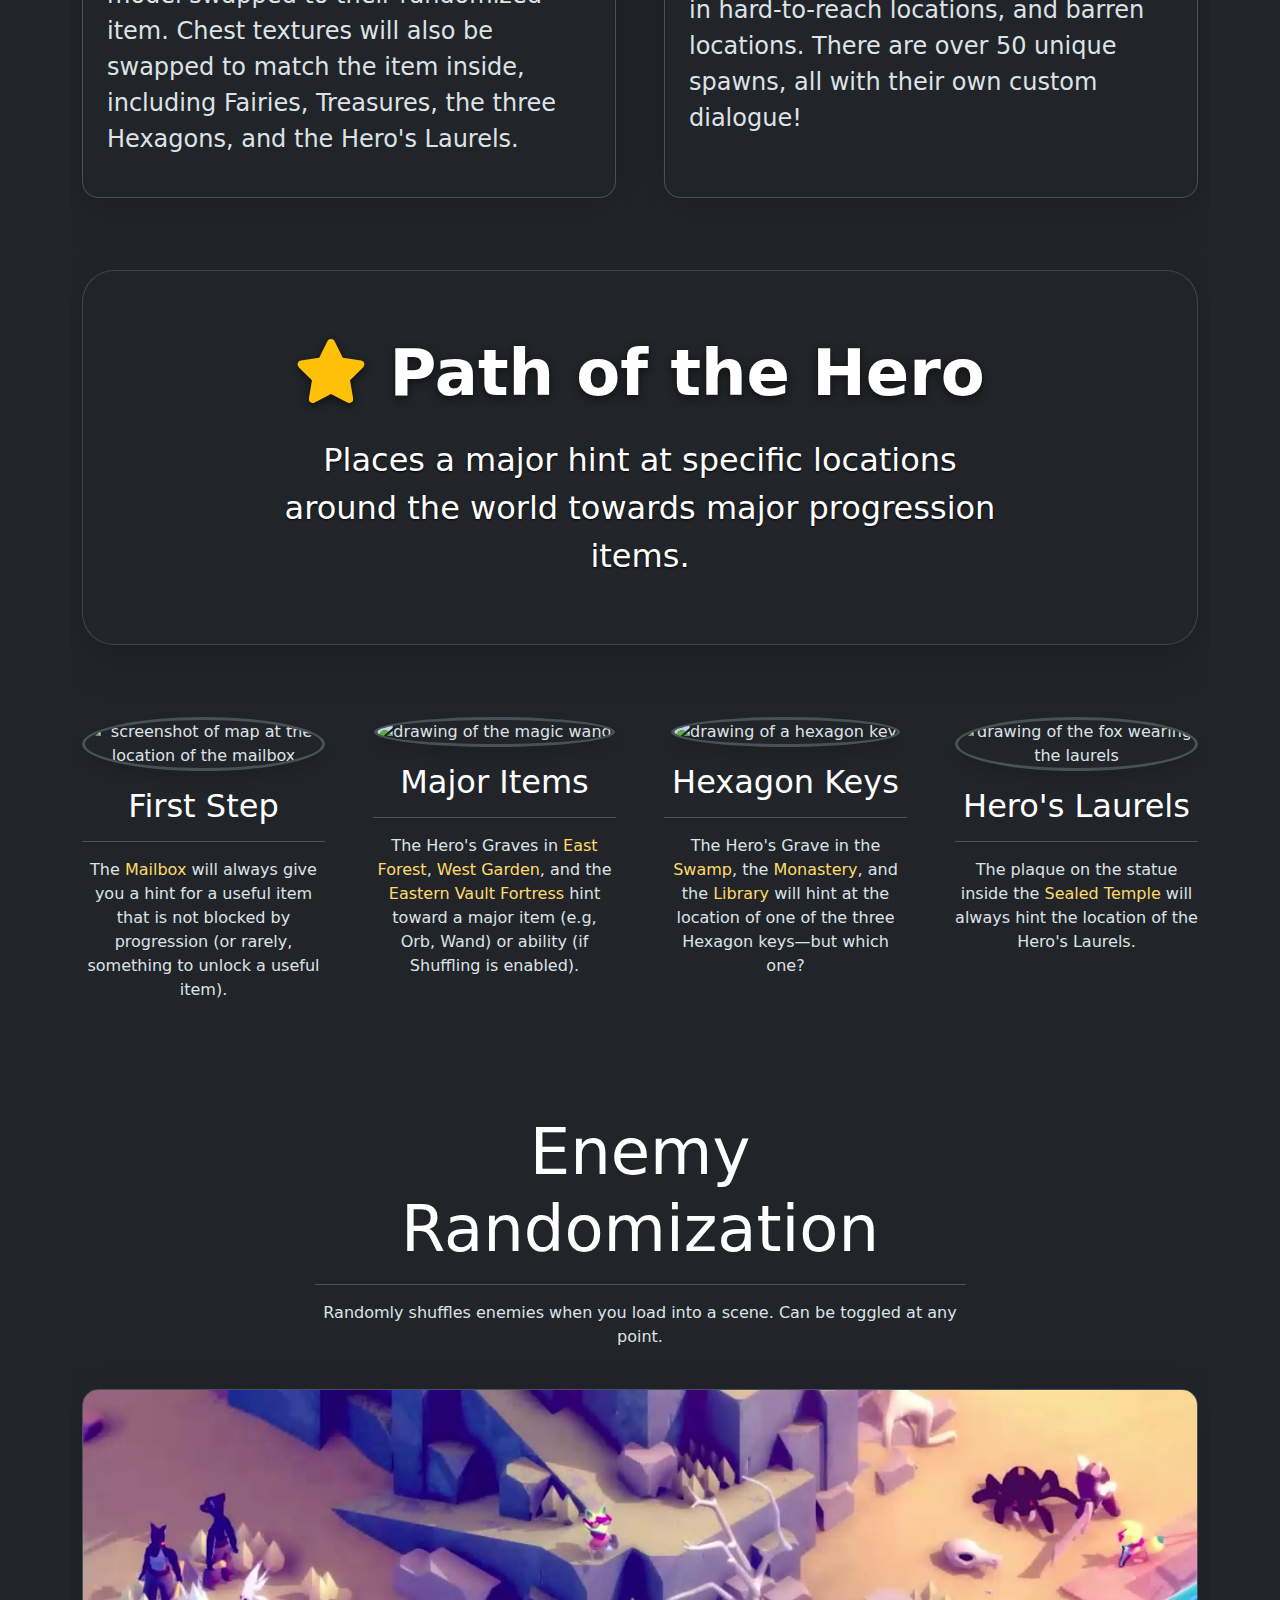
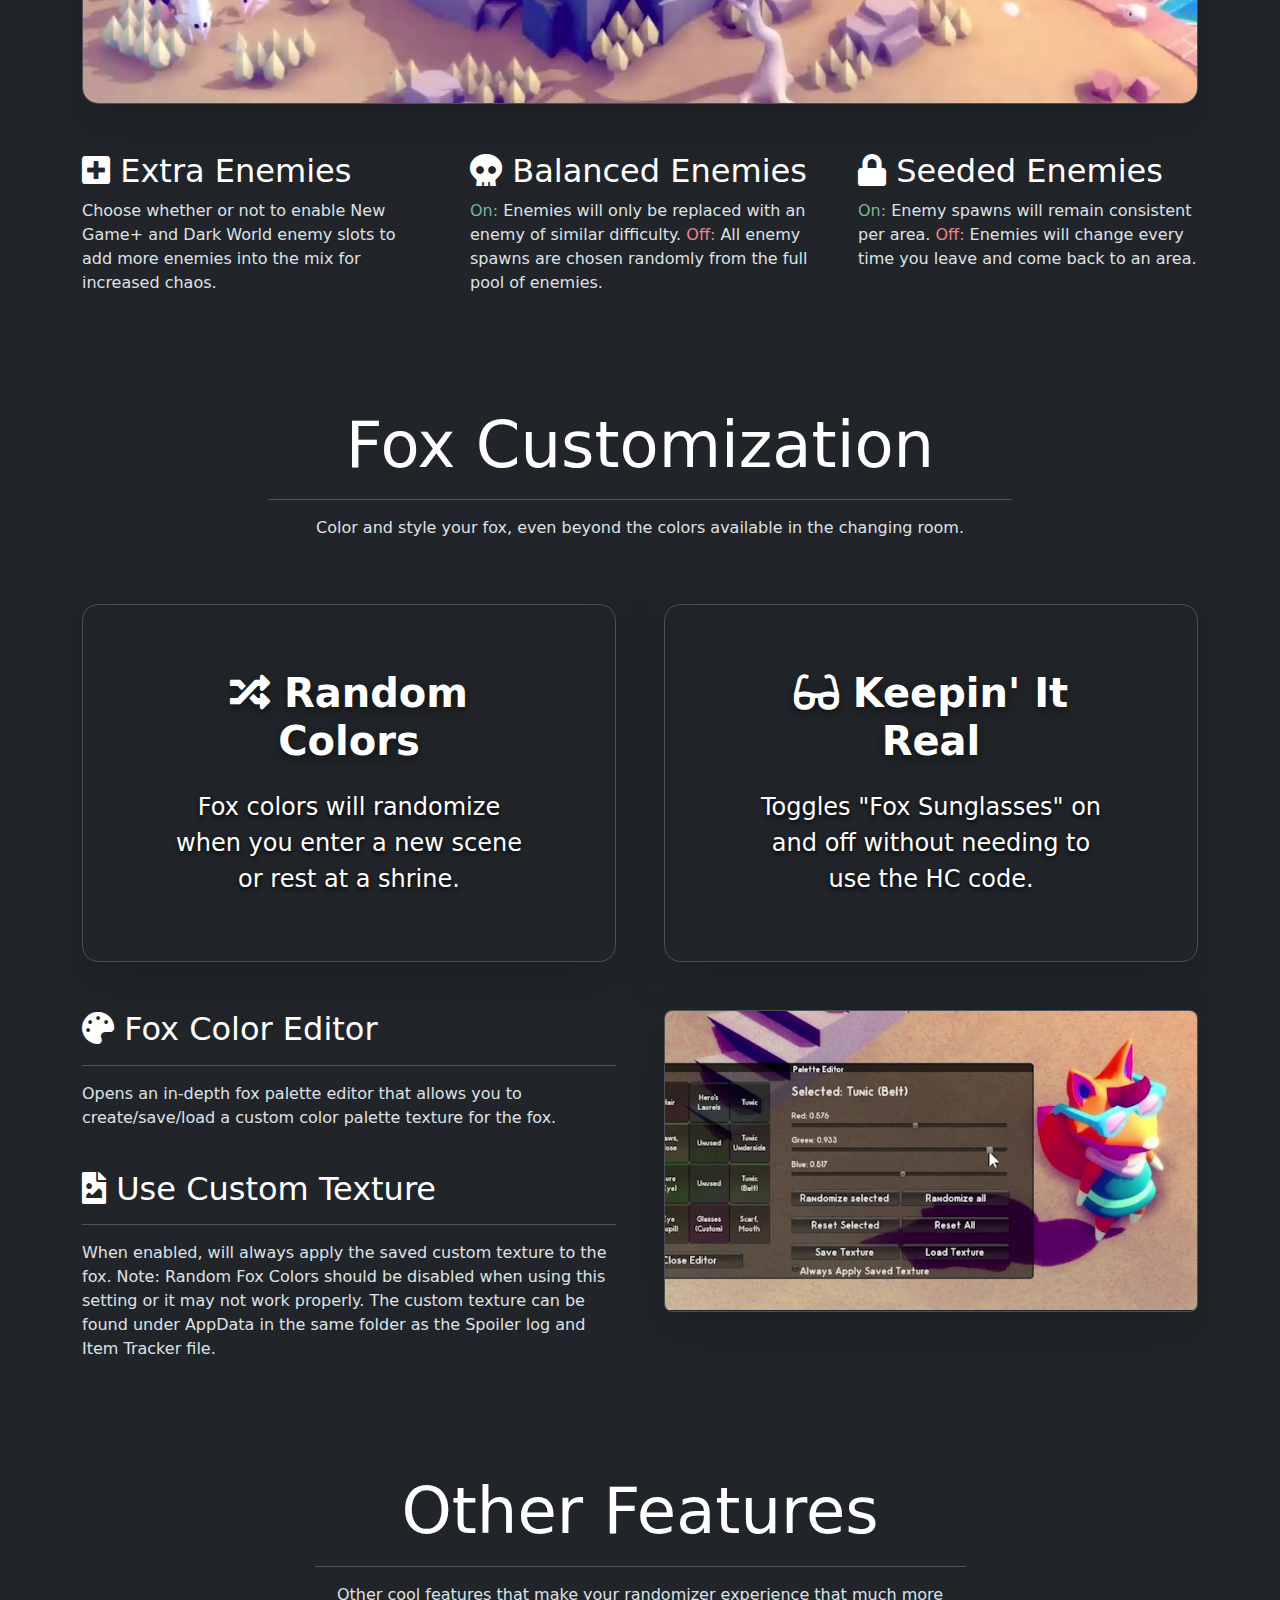
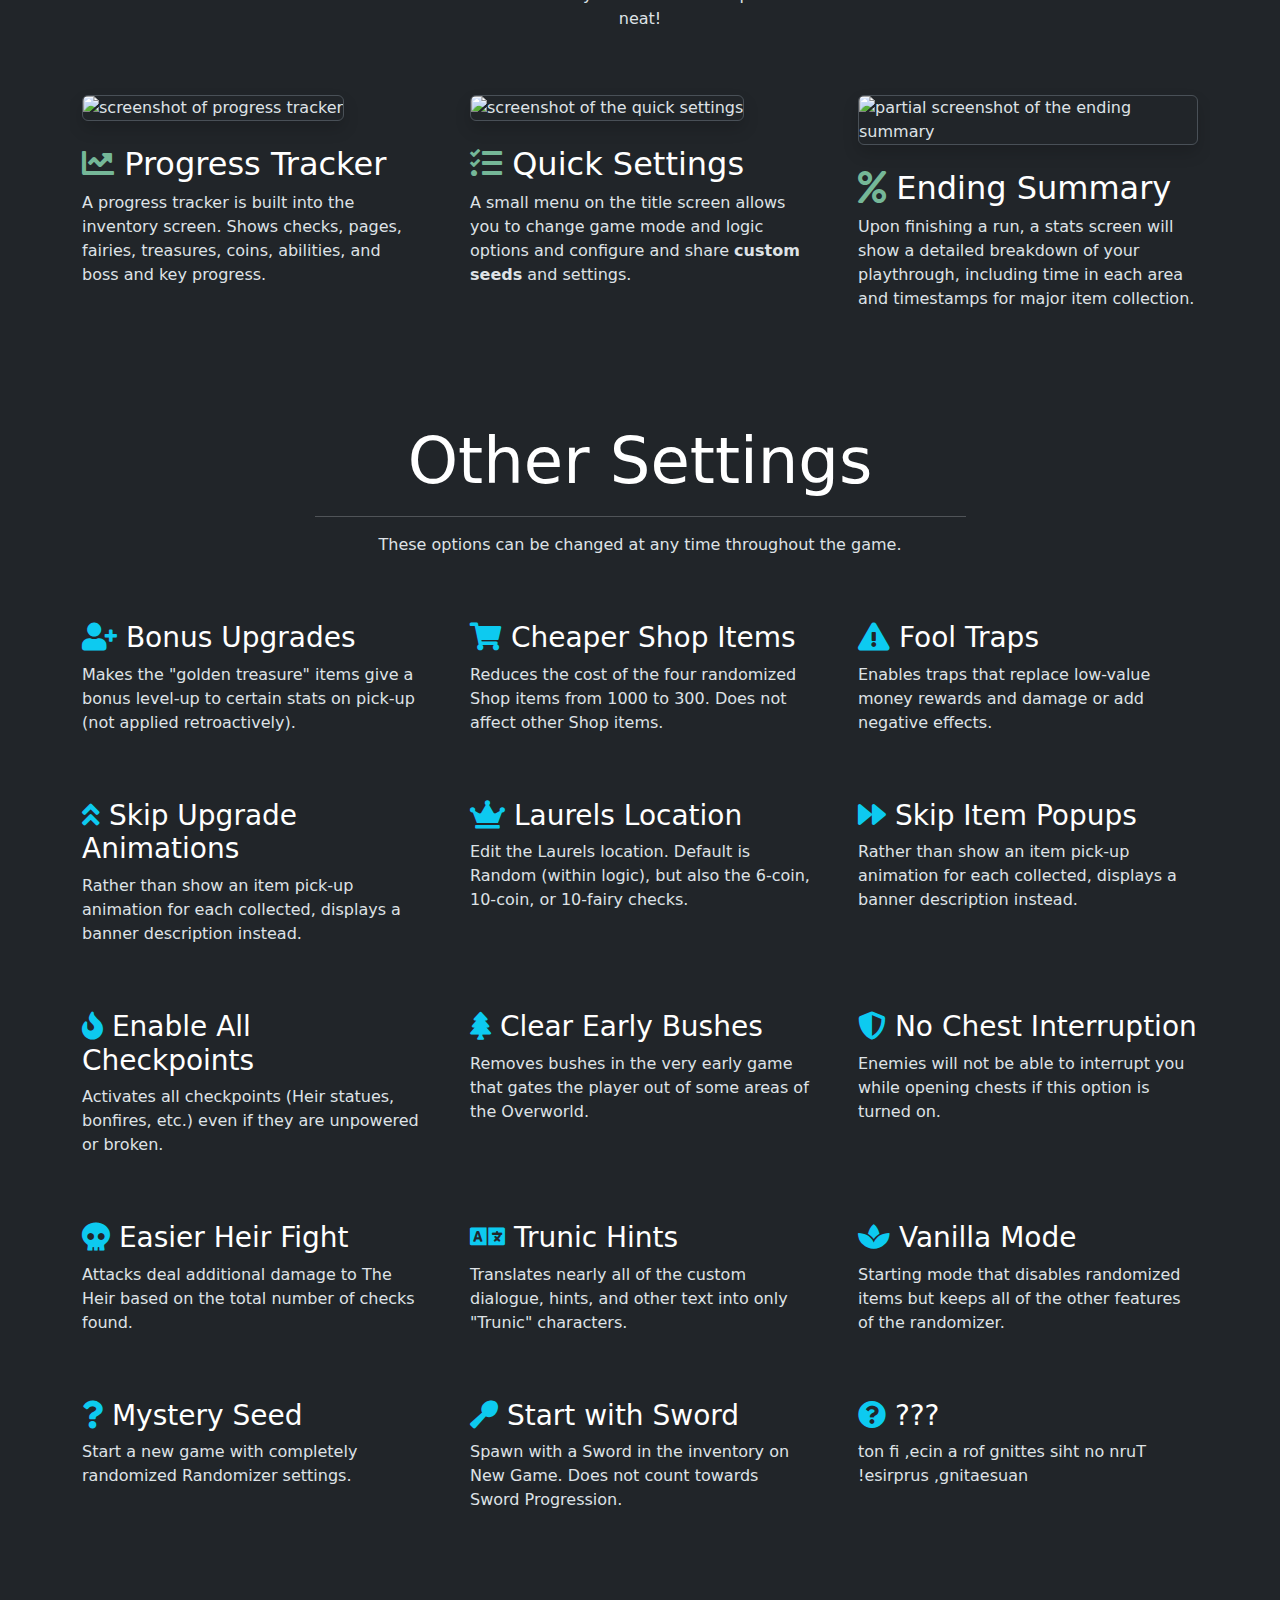
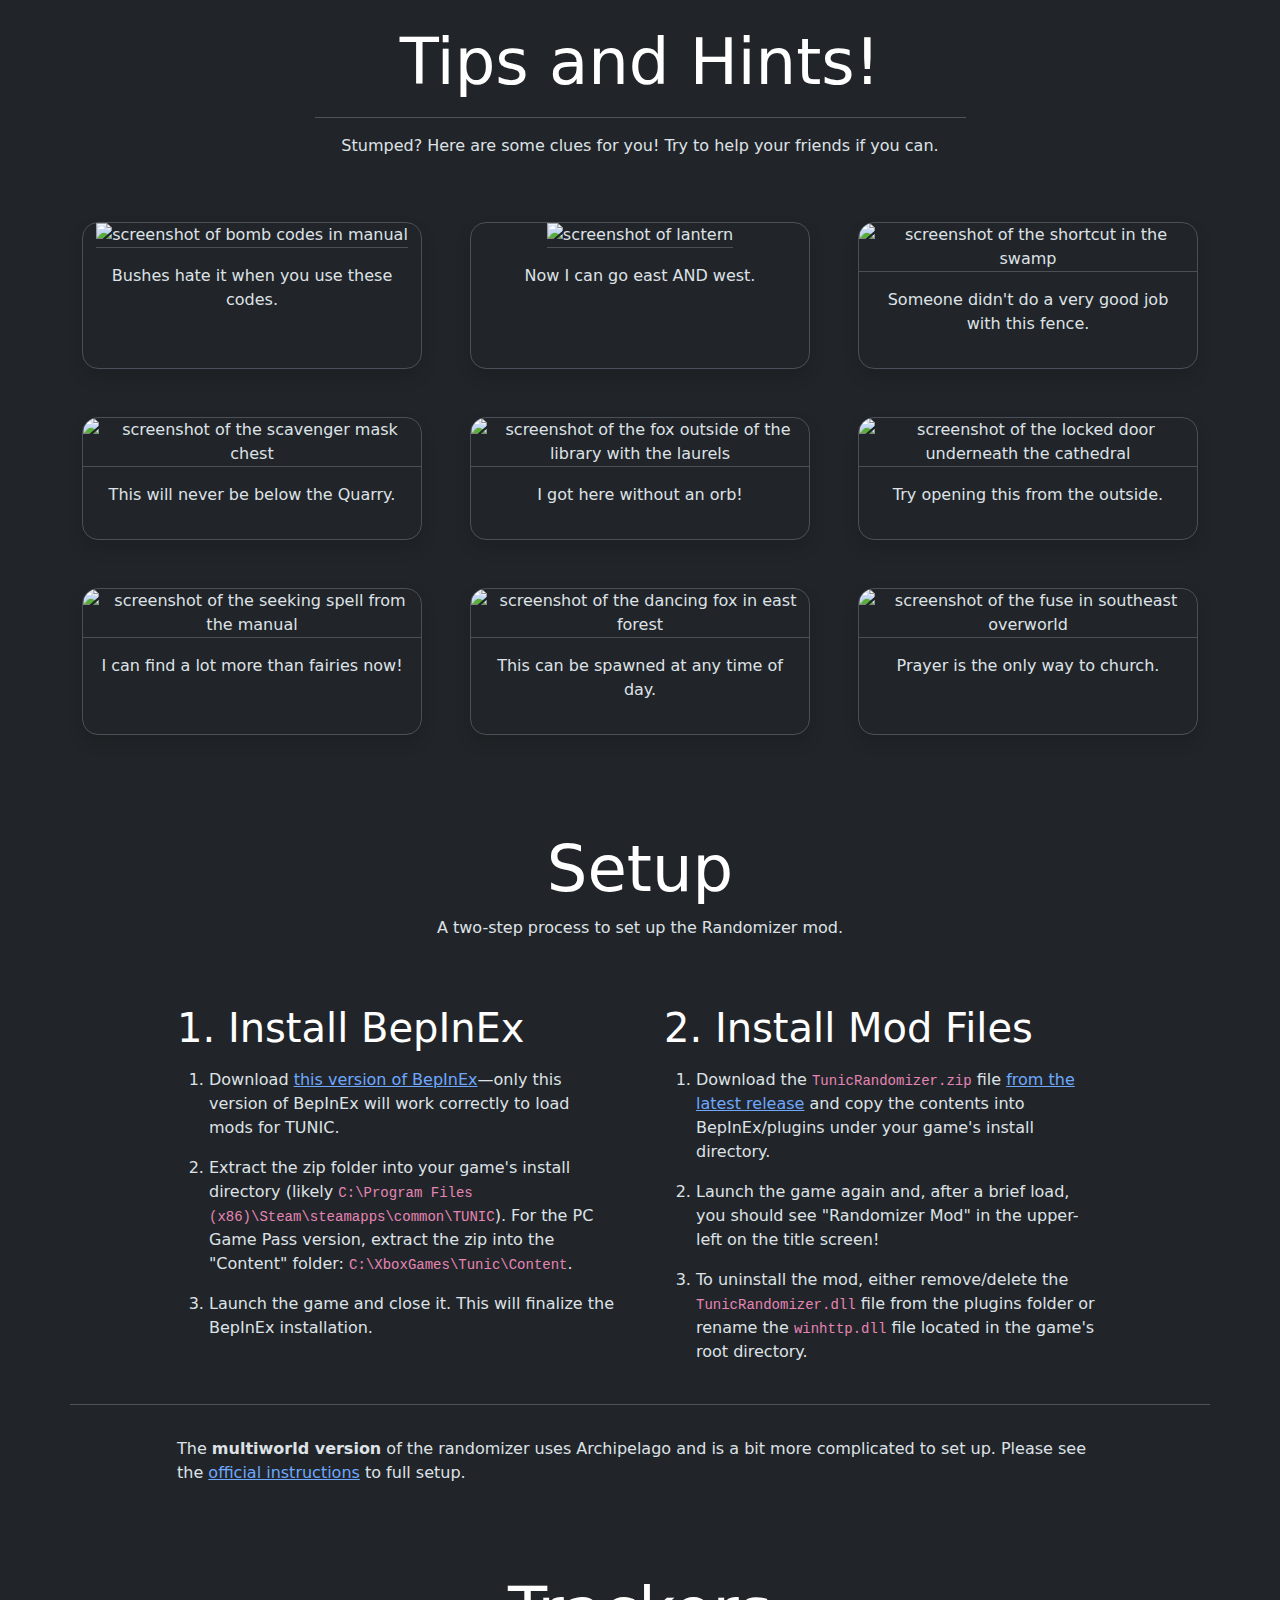
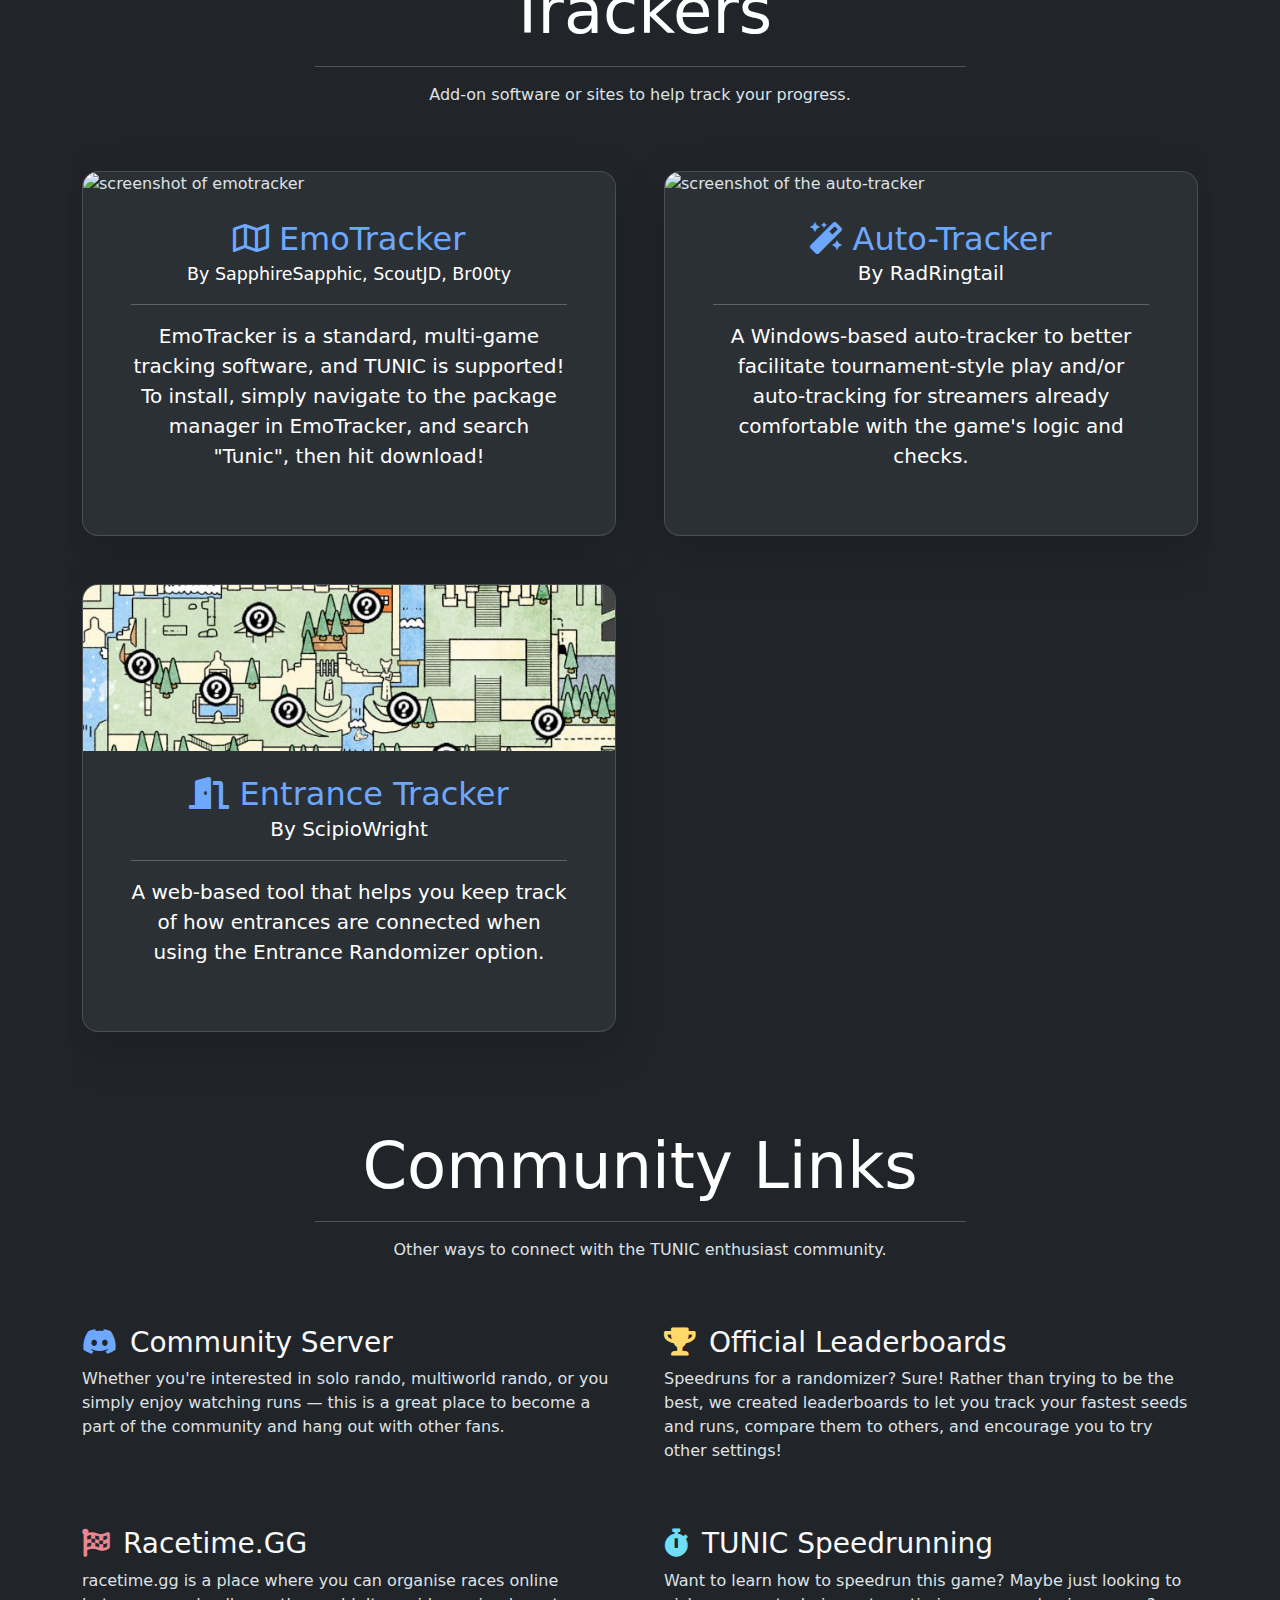
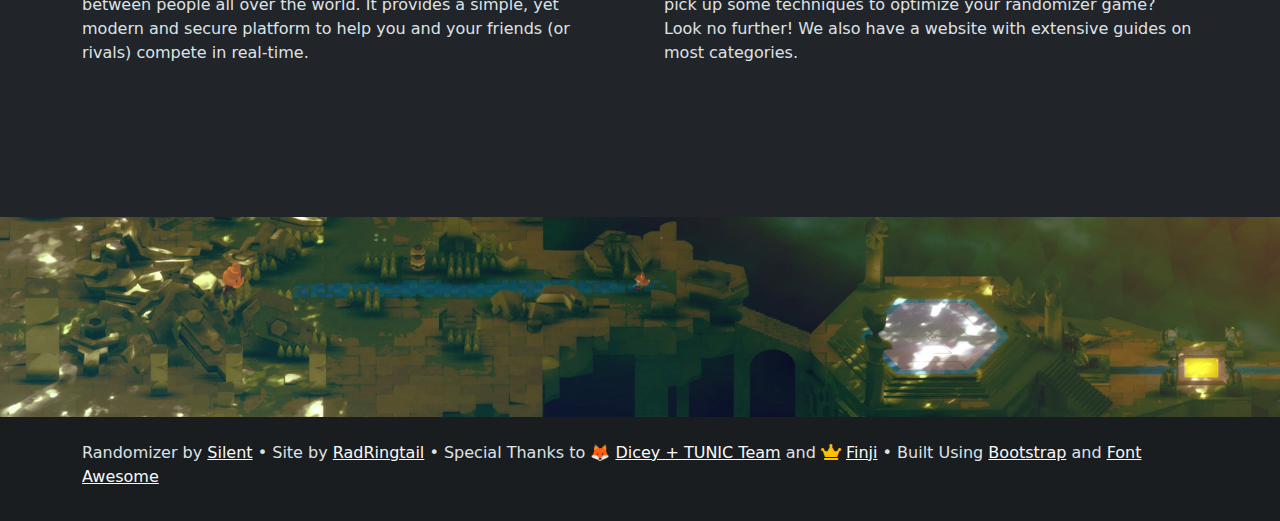
==== commit 1e292d23: "version -> 4.2.3" ====
--- a/index.htm
+++ b/index.htm
@@ -112,7 +112,7 @@
                 <div class="d-grid gap-2 d-flex justify-content-center mb-5">
                     <a href="https://tunicgame.com/" class="btn btn-primary btn-lg px-4 me-sm-3 scanlines-box-strong">Get TUNIC</a>
                     <div class="dropdown">
-                        <a href="https://github.com/silent-destroyer/tunic-randomizer#installation" class="btn btn-success btn-lg px-4 scanlines-box-strong">Get Randomizer (v4.2.2)</a>
+                        <a href="https://github.com/silent-destroyer/tunic-randomizer#installation" class="btn btn-success btn-lg px-4 scanlines-box-strong">Get Randomizer (v4.2.3)</a>
                     </div>
                 </div>
             </div>
